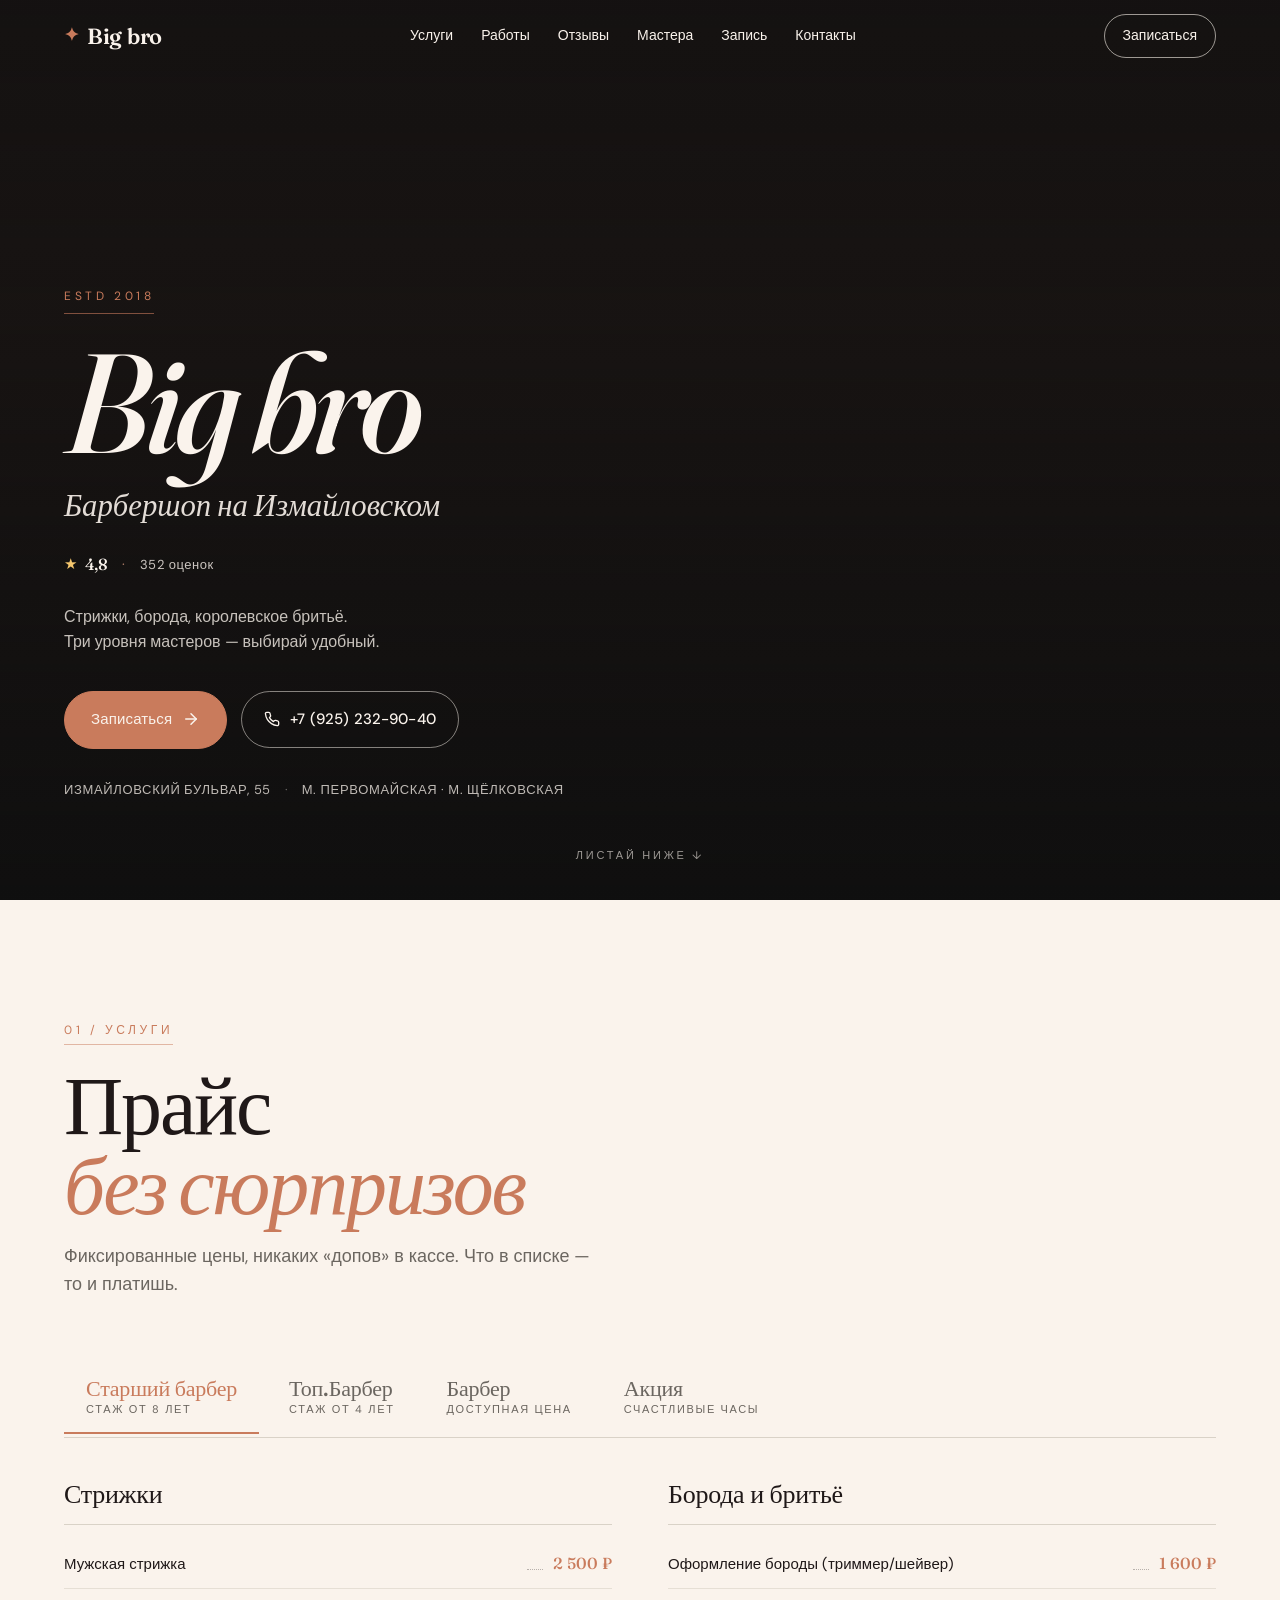
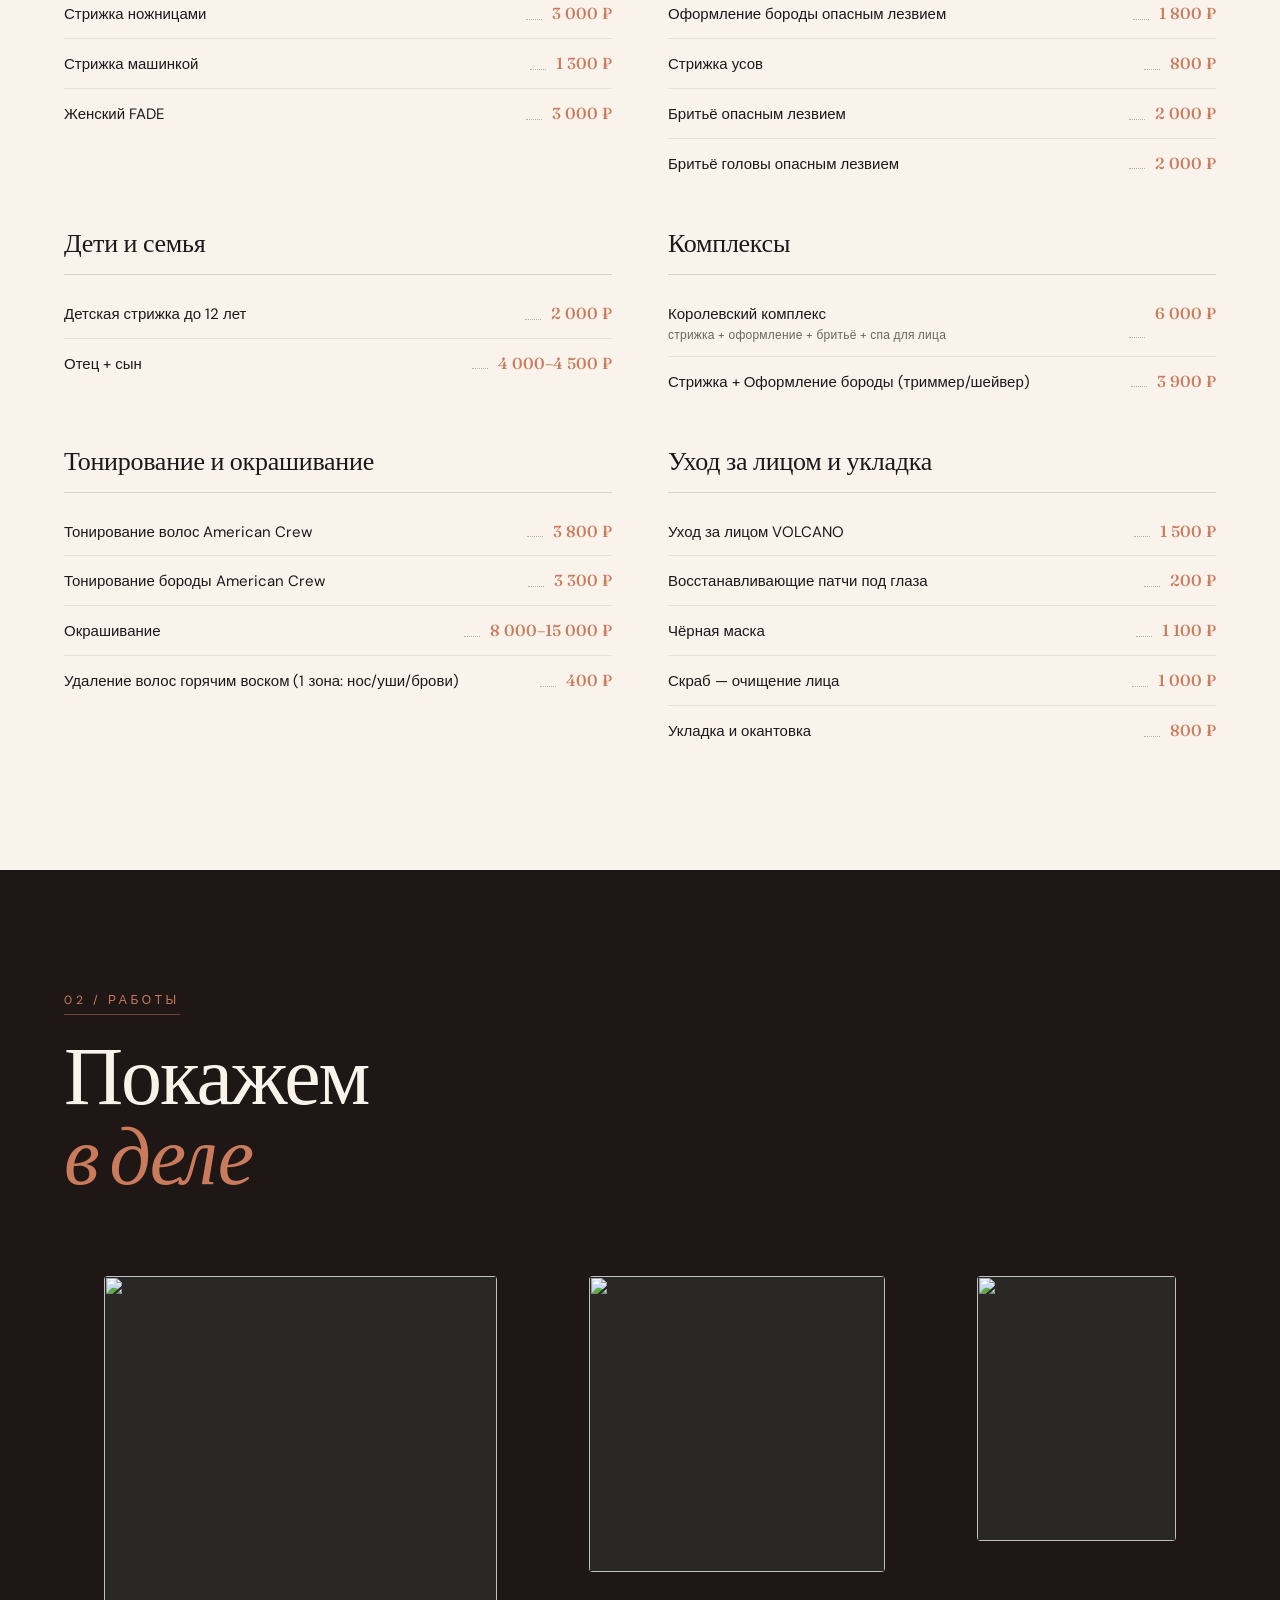
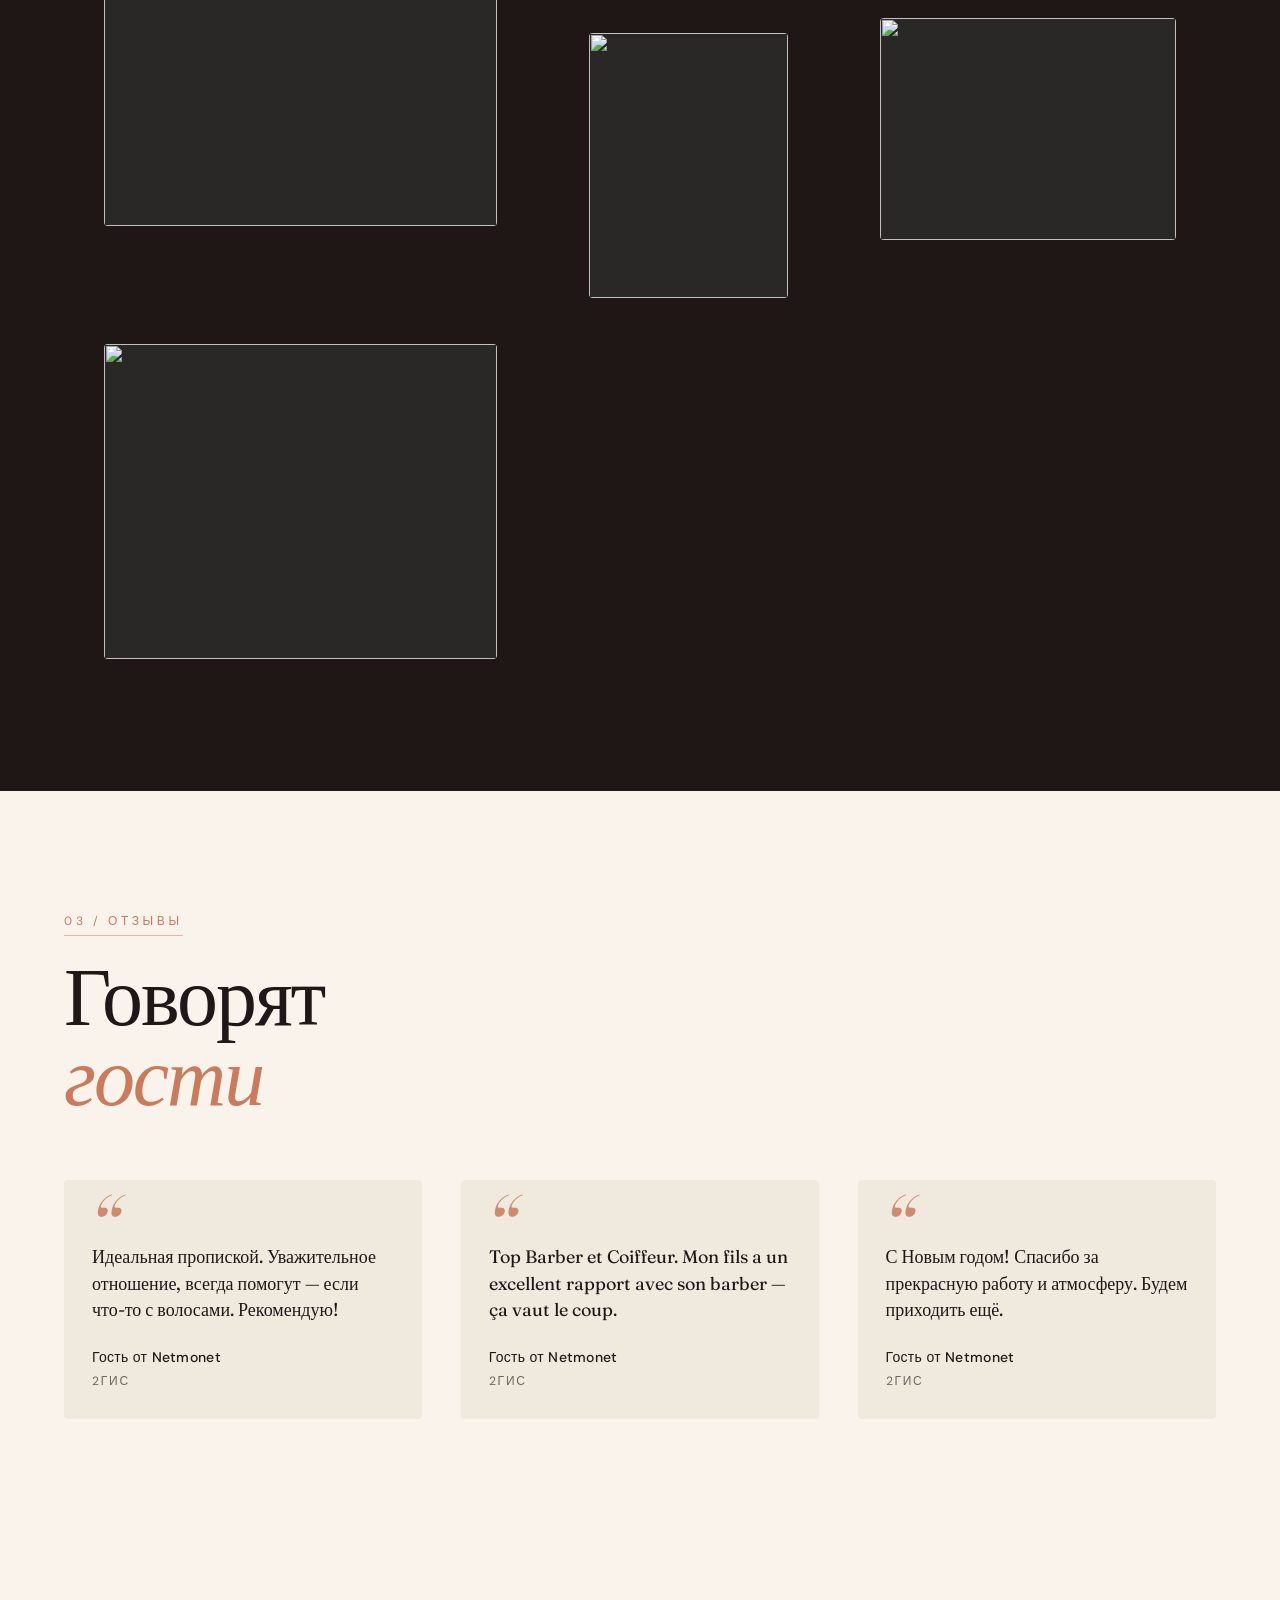
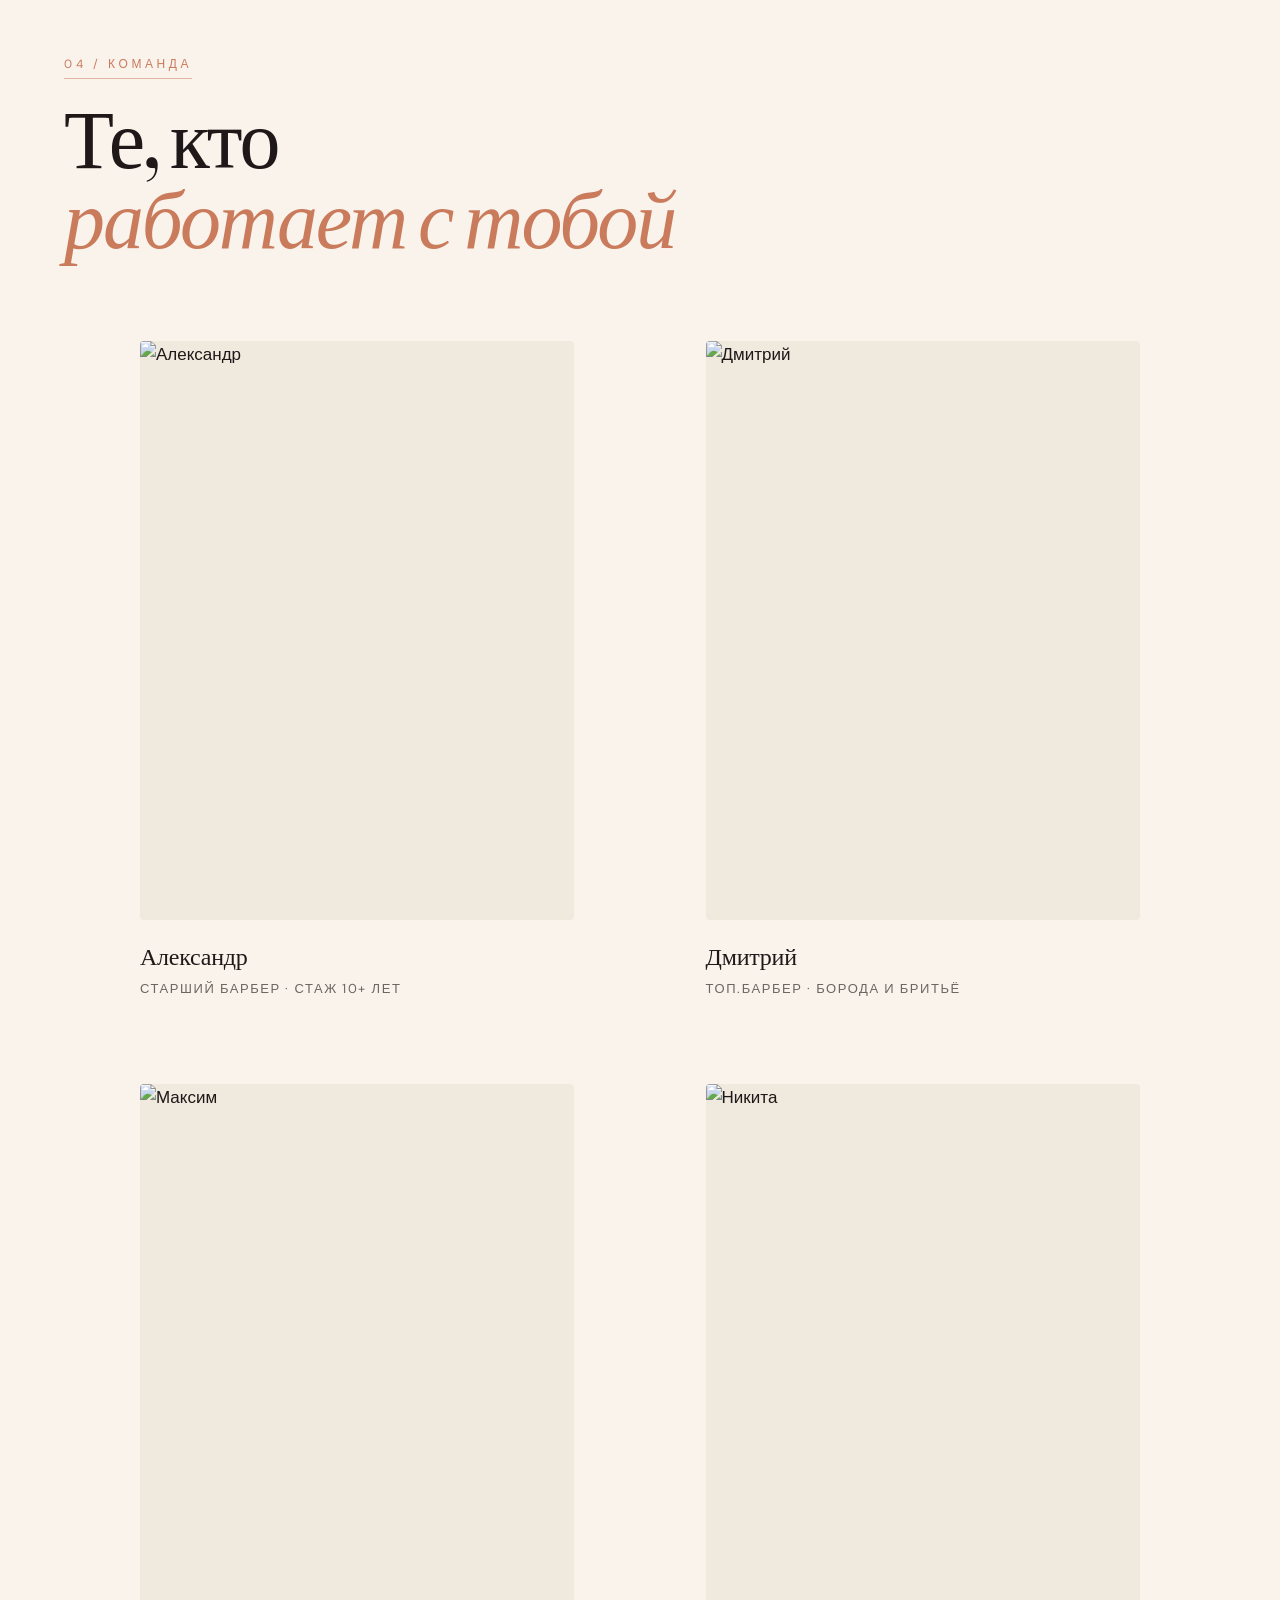
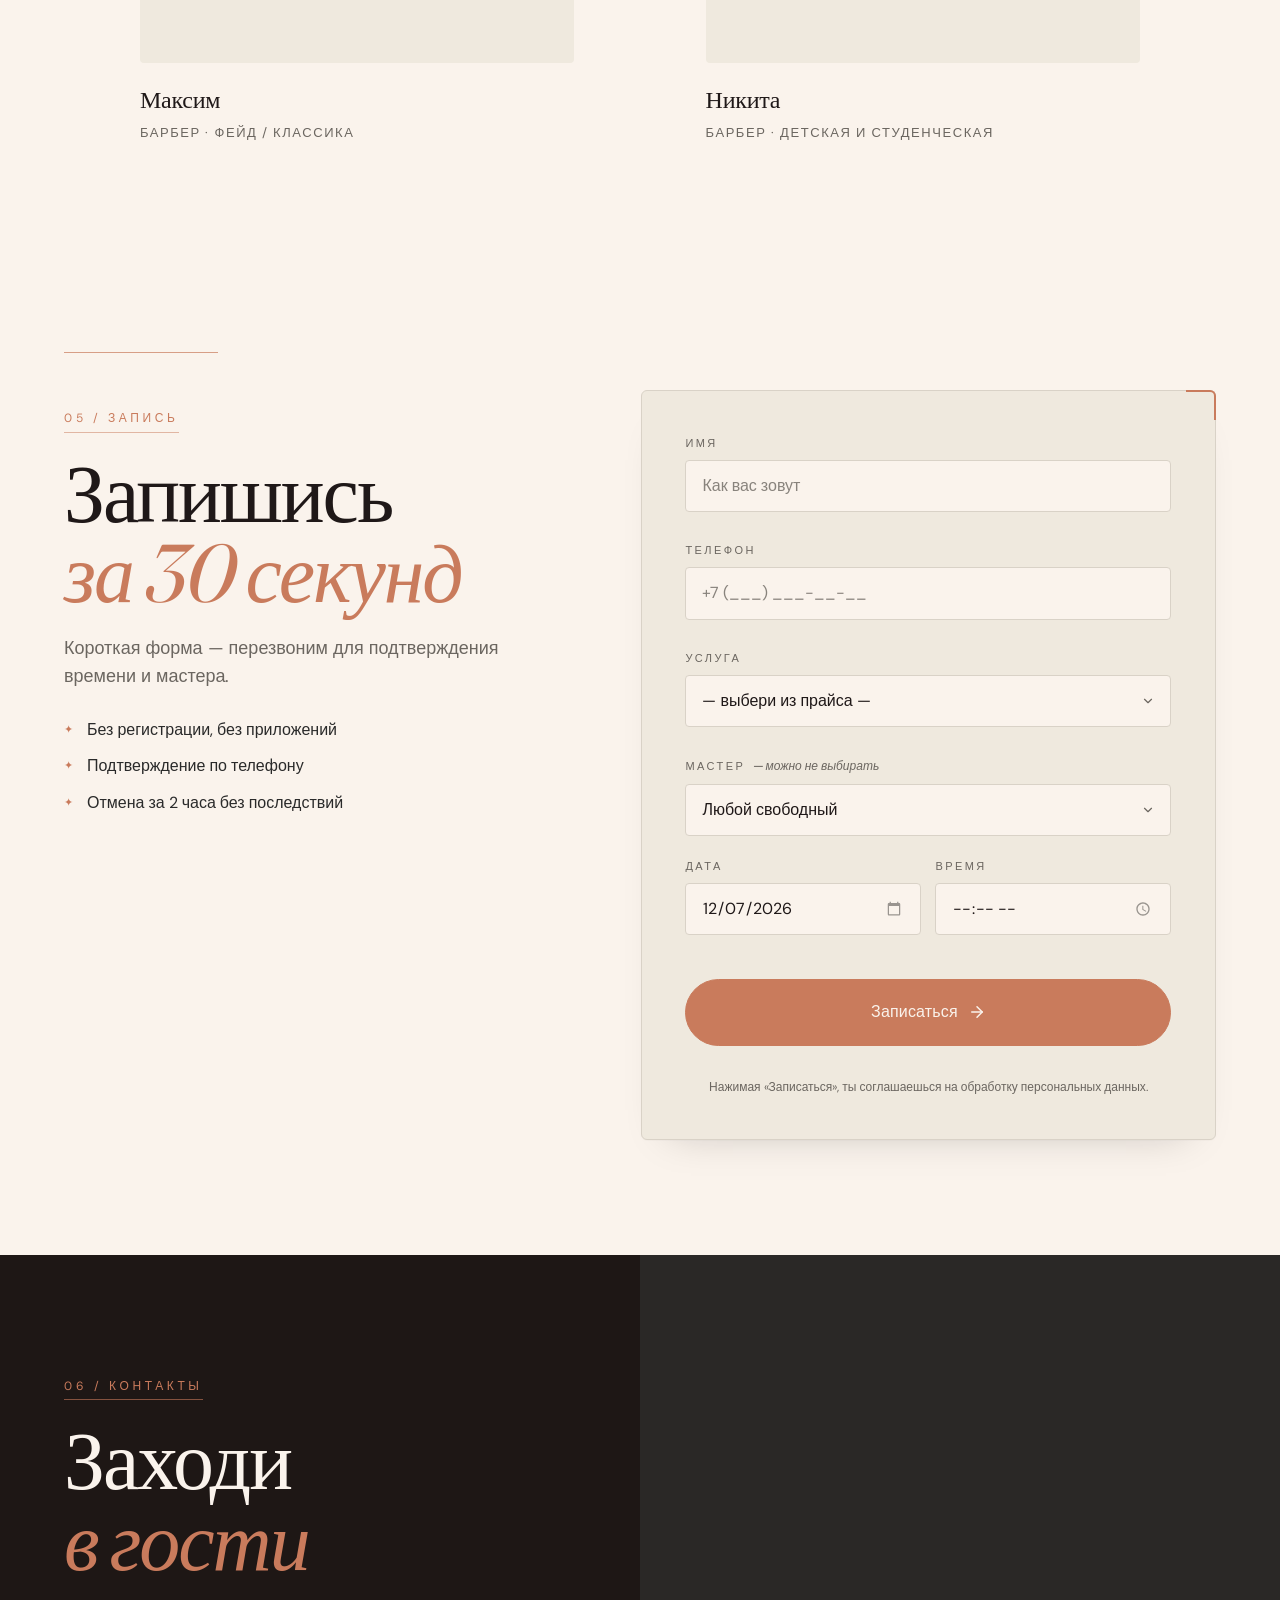
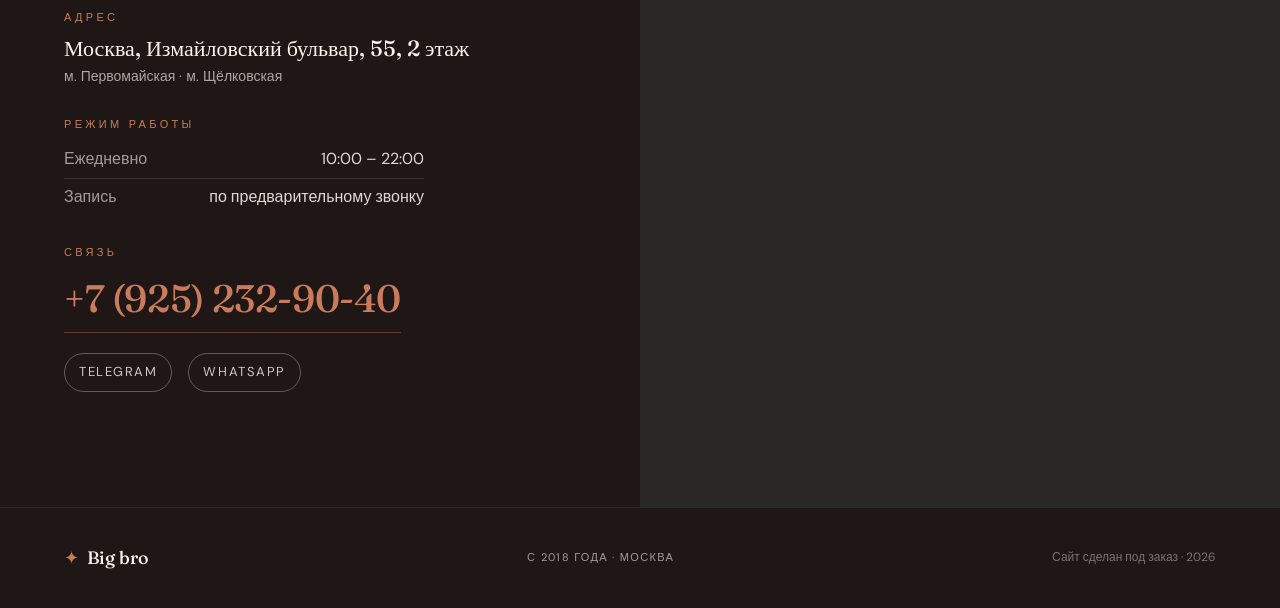
==== index.html @ 464efdeb "Big bro — лендинг барбершопа с табовым прайсом (3 уровня мастеров + акция, 69 услуг)" ====
<!DOCTYPE html>
<html lang="ru">
<head>
  <meta charset="UTF-8" />
  <meta name="viewport" content="width=device-width, initial-scale=1, viewport-fit=cover" />
  <title data-bind="title">Big bro · барбершоп на Измайловском</title>
  <meta name="description" content="" data-bind="meta_description" />
  <meta name="theme-color" content="#1E1715" />

  <link rel="preconnect" href="https://fonts.googleapis.com" />
  <link rel="preconnect" href="https://fonts.gstatic.com" crossorigin />
  <link
    href="https://fonts.googleapis.com/css2?family=Fraunces:opsz,wght@9..144,400;9..144,500;9..144,600;9..144,700&family=DM+Sans:opsz,wght@9..40,400;9..40,500;9..40,600&display=swap"
    rel="stylesheet"
  />
  <link rel="stylesheet" href="style.css?v=8" />
</head>
<body>
  <!-- Шапка (мини, прилипает к верху) -->
  <header class="topbar" id="topbar">
    <a class="topbar__brand" href="#top">
      <span class="topbar__mark">✦</span>
      <span data-bind="name">—</span>
    </a>
    <nav class="topbar__nav">
      <a href="#services">Услуги</a>
      <a href="#gallery">Работы</a>
      <a href="#reviews">Отзывы</a>
      <a href="#masters">Мастера</a>
      <a href="#booking">Запись</a>
      <a href="#contacts">Контакты</a>
    </nav>
    <a class="topbar__cta" href="#booking">Записаться</a>
  </header>

  <!-- HERO -->
  <section class="hero" id="top">
    <div class="hero__media" data-bind-style="backgroundImage:hero_image_css"></div>
    <div class="hero__veil"></div>
    <div class="hero__inner">
      <div class="hero__est">
        ESTD <span data-bind="est_year">—</span>
      </div>
      <h1 class="hero__title">
        <span class="hero__title-name" data-bind="name">—</span>
      </h1>
      <p class="hero__tagline" data-bind="tagline">—</p>
      <div class="hero__trust" id="hero-trust"><!-- наполняется из config.trust --></div>
      <p class="hero__offer" data-bind="offer">—</p>
      <div class="hero__cta-row">
        <a class="btn btn--solid btn--with-arrow" href="#booking">
          <span>Записаться</span>
          <svg class="btn__arrow" viewBox="0 0 24 24" width="18" height="18" fill="none" stroke="currentColor" stroke-width="2" stroke-linecap="round" stroke-linejoin="round" aria-hidden="true"><line x1="5" y1="12" x2="19" y2="12"/><polyline points="12 5 19 12 12 19"/></svg>
        </a>
        <a class="btn btn--ghost btn--with-icon" data-bind-attr="href:phone_tel">
          <svg viewBox="0 0 24 24" width="16" height="16" fill="none" stroke="currentColor" stroke-width="2" stroke-linecap="round" stroke-linejoin="round" aria-hidden="true"><path d="M22 16.92v3a2 2 0 0 1-2.18 2 19.79 19.79 0 0 1-8.63-3.07 19.5 19.5 0 0 1-6-6 19.79 19.79 0 0 1-3.07-8.67A2 2 0 0 1 4.11 2h3a2 2 0 0 1 2 1.72 12.84 12.84 0 0 0 .7 2.81 2 2 0 0 1-.45 2.11L8.09 9.91a16 16 0 0 0 6 6l1.27-1.27a2 2 0 0 1 2.11-.45 12.84 12.84 0 0 0 2.81.7A2 2 0 0 1 22 16.92z"/></svg>
          <span data-bind="phone">—</span>
        </a>
      </div>
      <div class="hero__address">
        <span data-bind="address_short">—</span>
        <span class="dot">·</span>
        <span data-bind="metro">—</span>
      </div>
    </div>
    <div class="hero__scroll">листай ниже ↓</div>
  </section>

  <!-- УСЛУГИ -->
  <section class="section section--paper" id="services">
    <div class="section__head">
      <span class="eyebrow">01 / Услуги</span>
      <h2 class="section__title">Прайс<br /><em>без сюрпризов</em></h2>
      <p class="section__lede">
        Фиксированные цены, никаких «допов» в кассе. Что в списке — то и платишь.
      </p>
    </div>
    <div class="services-root" id="services-list">
      <!-- наполняется из config.services (массив → плоский список, объект с tabs[] → табы) -->
    </div>
  </section>

  <!-- ГАЛЕРЕЯ -->
  <section class="section section--dark" id="gallery">
    <div class="section__head section__head--inverse">
      <span class="eyebrow">02 / Работы</span>
      <h2 class="section__title">Покажем<br /><em>в деле</em></h2>
    </div>
    <div class="gallery" id="gallery-grid">
      <!-- наполняется из config.gallery -->
    </div>
  </section>

  <!-- ОТЗЫВЫ -->
  <section class="section section--paper" id="reviews">
    <div class="section__head">
      <span class="eyebrow">03 / Отзывы</span>
      <h2 class="section__title">Говорят<br /><em>гости</em></h2>
    </div>
    <div class="reviews" id="reviews-list">
      <!-- наполняется из config.reviews -->
    </div>
  </section>

  <!-- МАСТЕРА -->
  <section class="section section--paper" id="masters" data-section="masters">
    <div class="section__head">
      <span class="eyebrow">04 / Команда</span>
      <h2 class="section__title">Те, кто<br /><em>работает с тобой</em></h2>
    </div>
    <div class="masters" id="masters-list">
      <!-- наполняется из config.masters -->
    </div>
  </section>

  <!-- ЗАПИСЬ -->
  <section class="section section--paper section--booking" id="booking">
    <div class="booking">
      <div class="booking__head">
        <span class="eyebrow">05 / Запись</span>
        <h2 class="section__title">Запишись<br /><em>за 30 секунд</em></h2>
        <p class="section__lede">
          Короткая форма — перезвоним для подтверждения времени и мастера.
        </p>
        <ul class="booking__points">
          <li><span class="booking__bullet">✦</span> Без регистрации, без приложений</li>
          <li><span class="booking__bullet">✦</span> Подтверждение по телефону</li>
          <li><span class="booking__bullet">✦</span> Отмена за 2 часа без последствий</li>
        </ul>
      </div>

      <form class="booking__form" id="booking-form" novalidate>
        <div class="field">
          <label class="field__label" for="b-name">Имя</label>
          <input class="field__input" id="b-name" name="name" type="text" required minlength="2" autocomplete="given-name" placeholder="Как вас зовут" />
          <div class="field__error" data-error-for="name"></div>
        </div>

        <div class="field">
          <label class="field__label" for="b-phone">Телефон</label>
          <input class="field__input" id="b-phone" name="phone" type="tel" required inputmode="tel" autocomplete="tel" placeholder="+7 (___) ___-__-__" />
          <div class="field__error" data-error-for="phone"></div>
        </div>

        <div class="field">
          <label class="field__label" for="b-service">Услуга</label>
          <div class="field__select-wrap">
            <select class="field__input field__select" id="b-service" name="service" required>
              <option value="">— выбери из прайса —</option>
            </select>
            <svg class="field__select-caret" viewBox="0 0 24 24" width="14" height="14" fill="none" stroke="currentColor" stroke-width="2" stroke-linecap="round" stroke-linejoin="round" aria-hidden="true"><polyline points="6 9 12 15 18 9"/></svg>
          </div>
          <div class="field__error" data-error-for="service"></div>
        </div>

        <div class="field">
          <label class="field__label" for="b-master">
            Мастер <span class="field__opt">— можно не выбирать</span>
          </label>
          <div class="field__select-wrap">
            <select class="field__input field__select" id="b-master" name="master">
              <option value="">Любой свободный</option>
            </select>
            <svg class="field__select-caret" viewBox="0 0 24 24" width="14" height="14" fill="none" stroke="currentColor" stroke-width="2" stroke-linecap="round" stroke-linejoin="round" aria-hidden="true"><polyline points="6 9 12 15 18 9"/></svg>
          </div>
        </div>

        <div class="field-row">
          <div class="field">
            <label class="field__label" for="b-date">Дата</label>
            <input class="field__input" id="b-date" name="date" type="date" required />
            <div class="field__error" data-error-for="date"></div>
          </div>
          <div class="field">
            <label class="field__label" for="b-time">Время</label>
            <input class="field__input" id="b-time" name="time" type="time" required step="900" />
            <div class="field__error" data-error-for="time"></div>
          </div>
        </div>

        <button class="btn btn--solid btn--book btn--with-arrow" type="submit" id="booking-submit">
          <span class="btn__label">Записаться</span>
          <svg class="btn__arrow" viewBox="0 0 24 24" width="18" height="18" fill="none" stroke="currentColor" stroke-width="2" stroke-linecap="round" stroke-linejoin="round" aria-hidden="true"><line x1="5" y1="12" x2="19" y2="12"/><polyline points="12 5 19 12 12 19"/></svg>
          <svg class="btn__spinner" viewBox="0 0 24 24" width="20" height="20" fill="none" stroke="currentColor" stroke-width="2" stroke-linecap="round" aria-hidden="true"><circle cx="12" cy="12" r="9" stroke-opacity=".25"/><path d="M21 12a9 9 0 0 0-9-9"/></svg>
        </button>

        <p class="booking__legal">
          Нажимая «Записаться», ты соглашаешься на обработку персональных данных.
        </p>
      </form>

      <!-- Success state — показывается вместо формы после успешной отправки -->
      <div class="booking__success" id="booking-success" hidden>
        <span class="booking__success-mark">✦</span>
        <h3 class="booking__success-title">Заявка<br /><em>принята</em></h3>
        <p class="booking__success-lede">
          Мы свяжемся с тобой в течение часа, чтобы подтвердить время и мастера.
        </p>
        <div class="booking__success-actions">
          <a class="btn btn--ghost-dark btn--with-icon" data-bind-attr="href:phone_tel">
            <svg viewBox="0 0 24 24" width="16" height="16" fill="none" stroke="currentColor" stroke-width="2" stroke-linecap="round" stroke-linejoin="round" aria-hidden="true"><path d="M22 16.92v3a2 2 0 0 1-2.18 2 19.79 19.79 0 0 1-8.63-3.07 19.5 19.5 0 0 1-6-6 19.79 19.79 0 0 1-3.07-8.67A2 2 0 0 1 4.11 2h3a2 2 0 0 1 2 1.72 12.84 12.84 0 0 0 .7 2.81 2 2 0 0 1-.45 2.11L8.09 9.91a16 16 0 0 0 6 6l1.27-1.27a2 2 0 0 1 2.11-.45 12.84 12.84 0 0 0 2.81.7A2 2 0 0 1 22 16.92z"/></svg>
            <span>Позвонить сейчас</span>
          </a>
          <button class="booking__again" id="booking-again" type="button">или записаться ещё раз</button>
        </div>
      </div>
    </div>
  </section>

  <!-- КОНТАКТЫ -->
  <section class="section section--dark section--contacts" id="contacts">
    <div class="contacts">
      <div class="contacts__col contacts__col--info">
        <span class="eyebrow eyebrow--inverse">06 / Контакты</span>
        <h2 class="section__title section__title--inverse">
          Заходи<br /><em>в гости</em>
        </h2>

        <div class="contacts__block">
          <div class="contacts__label">Адрес</div>
          <div class="contacts__value" data-bind="address">—</div>
          <div class="contacts__sub" data-bind="metro">—</div>
        </div>

        <div class="contacts__block">
          <div class="contacts__label">Режим работы</div>
          <ul class="hours" id="hours-list">
            <!-- наполняется из config.hours -->
          </ul>
        </div>

        <div class="contacts__block">
          <div class="contacts__label">Связь</div>
          <a class="contacts__phone" data-bind-attr="href:phone_tel">
            <span data-bind="phone">—</span>
          </a>
          <div class="contacts__socials" id="contacts-socials">
            <!-- наполняется из config.* -->
          </div>
        </div>
      </div>

      <div class="contacts__col contacts__col--map">
        <div class="map" id="map">
          <!-- iframe вставляется через script.js, если задан config.map_embed_src -->
        </div>
      </div>
    </div>
  </section>

  <!-- ФУТЕР -->
  <footer class="footer">
    <div class="footer__brand">
      <span class="footer__mark">✦</span>
      <span data-bind="name">—</span>
    </div>
    <div class="footer__est">
      С <span data-bind="est_year">—</span> года · Москва
    </div>
    <div class="footer__signature">
      Сайт сделан под заказ · <span class="footer__year" id="footer-year"></span>
    </div>
  </footer>

  <!-- Плавающая кнопка записи для мобилы -->
  <a class="fab" href="#booking" aria-label="Записаться">
    <svg viewBox="0 0 24 24" width="20" height="20" fill="none" stroke="currentColor" stroke-width="2" stroke-linecap="round" stroke-linejoin="round" aria-hidden="true">
      <rect x="3" y="4" width="18" height="18" rx="2" ry="2"/>
      <line x1="16" y1="2" x2="16" y2="6"/>
      <line x1="8" y1="2" x2="8" y2="6"/>
      <line x1="3" y1="10" x2="21" y2="10"/>
      <polyline points="9 16 11 18 15 14"/>
    </svg>
    <span class="fab__label">Записаться</span>
  </a>

  <script src="config.js?v=8"></script>
  <script src="script.js?v=8"></script>
</body>
</html>
---- style.css ----
/* ============================================================
   ТОПОР · Барбершоп — Editorial Minimalism
   Шрифты: Fraunces (display, variable serif) + DM Sans (body)
   Все настраиваемые значения — в :root и инжектятся из config.js
   ============================================================ */

:root {
  /* Цвета (переопределяются из config.js через JS) */
  --accent: #B8835A;
  --accent-dark: #8E5F3E;
  --ink: #0F0F0F;
  --ink-soft: #2A2A2A;
  --muted: #6B6660;
  --line: #D9D2C7;
  --paper: #F5F1EB;
  --paper-soft: #EFE9DE;
  --paper-dark: #1A1A1A;
  --paper-dark-soft: #2A2826;

  /* Типографика — расширенный fallback, если Fraunces не загрузится (например, на iOS) */
  --display: "Fraunces", "Iowan Old Style", "Cormorant Garamond", "Hoefler Text", "Georgia", "Times New Roman", serif;
  --body: "DM Sans", -apple-system, BlinkMacSystemFont, "Segoe UI", sans-serif;

  /* Ритм */
  --section-px: clamp(20px, 5vw, 96px);
  --section-py: clamp(64px, 9vw, 140px);
  --max-w: 1320px;
}

* { box-sizing: border-box; }
html { scroll-behavior: smooth; }
body {
  margin: 0;
  font-family: var(--body);
  font-size: 17px;
  line-height: 1.55;
  color: var(--ink);
  /* Тёмный фон под всем сайтом — чтобы iOS safe-area сверху/снизу не была белой */
  background: var(--paper-dark);
  -webkit-font-smoothing: antialiased;
  text-rendering: optimizeLegibility;
}
img { max-width: 100%; display: block; }
a { color: inherit; text-decoration: none; }
button { font: inherit; cursor: pointer; }

/* ===== TOPBAR ===== */
.topbar {
  position: fixed; top: 0; left: 0; right: 0; z-index: 50;
  padding-top: max(14px, env(safe-area-inset-top));
  padding-bottom: 14px;
  padding-left: var(--section-px); padding-right: var(--section-px);
  display: flex; align-items: center; justify-content: space-between;
  /* Прозрачный над hero — фон появляется только при скролле */
  background: transparent;
  border-bottom: 1px solid transparent;
  transition: background .25s, border-color .2s, padding .2s, backdrop-filter .25s;
}
.topbar.is-scrolled {
  background: color-mix(in srgb, var(--paper) 92%, transparent);
  backdrop-filter: blur(12px);
  -webkit-backdrop-filter: blur(12px);
  border-bottom-color: var(--line);
  padding-top: max(10px, env(safe-area-inset-top));
  padding-bottom: 10px;
}
/* Над hero (когда topbar прозрачный) текст белый, чтобы читался на фото */
.topbar:not(.is-scrolled) .topbar__brand,
.topbar:not(.is-scrolled) .topbar__nav a { color: var(--paper); }
.topbar:not(.is-scrolled) .topbar__cta {
  color: var(--paper);
  border-color: color-mix(in srgb, var(--paper) 60%, transparent);
}
.topbar:not(.is-scrolled) .topbar__cta:hover {
  background: var(--paper); color: var(--ink); border-color: var(--paper);
}
.topbar__brand {
  display: inline-flex; align-items: center; gap: 8px;
  font-family: var(--display); font-weight: 600; font-size: 22px;
  letter-spacing: -.01em;
}
.topbar__mark { color: var(--accent); font-size: 18px; transform: translateY(-1px); }
.topbar__nav { display: flex; gap: 28px; font-size: 14px; }
.topbar__nav a {
  position: relative; padding: 6px 0;
  color: var(--ink-soft); transition: color .15s;
}
.topbar__nav a:hover { color: var(--accent); }
.topbar__cta {
  padding: 10px 18px;
  border: 1px solid var(--ink);
  border-radius: 999px;
  font-size: 14px; font-weight: 500;
  transition: background .15s, color .15s;
}
.topbar__cta:hover { background: var(--ink); color: var(--paper); }

@media (max-width: 820px) {
  .topbar { padding: 10px 16px; }
  .topbar__nav { display: none; }
  .topbar__brand { font-size: 18px; }
  .topbar__cta { padding: 8px 14px; font-size: 13px; }
}

/* ===== HERO ===== */
.hero {
  position: relative; min-height: 100vh;
  display: flex; align-items: flex-end;
  padding: 120px var(--section-px) clamp(60px, 8vw, 100px);
  color: var(--paper); overflow: hidden;
}
.hero__media {
  position: absolute; inset: 0;
  background-size: cover; background-position: center;
  transform: scale(1.05);
  animation: heroZoom 18s ease-out forwards;
}
@keyframes heroZoom { to { transform: scale(1); } }
.hero__veil {
  position: absolute; inset: 0;
  background: linear-gradient(
    180deg,
    rgba(15,15,15,.62) 0%,
    rgba(15,15,15,.42) 35%,
    rgba(15,15,15,.95) 100%
  );
}
.hero__inner {
  position: relative;
  max-width: 880px;
  width: 100%;
}
.hero__est {
  display: inline-block;
  font-size: 12px; letter-spacing: .3em; text-transform: uppercase;
  color: var(--accent);
  padding-bottom: 8px;
  border-bottom: 1px solid color-mix(in srgb, var(--accent) 60%, transparent);
  margin-bottom: 24px;
  animation: fadeUp .8s .1s both;
}
.hero__title {
  font-family: var(--display);
  font-weight: 500;
  font-size: clamp(56px, 11vw, 168px);
  line-height: .92;
  letter-spacing: -.035em;
  margin: 0 0 18px;
  animation: fadeUp .9s .25s both;
}
.hero__title-name { font-style: italic; }
.hero__tagline {
  font-family: var(--display);
  font-size: clamp(22px, 2.4vw, 32px);
  font-weight: 400;
  font-style: italic;
  margin: 0 0 28px;
  line-height: 1.25;
  max-width: 660px;
  color: color-mix(in srgb, var(--paper) 90%, transparent);
  animation: fadeUp .9s .4s both;
}
.hero__trust {
  display: flex; flex-wrap: wrap; align-items: center;
  gap: 14px;
  margin: 0 0 28px;
  font-size: 13px;
  letter-spacing: .04em;
  color: color-mix(in srgb, var(--paper) 80%, transparent);
  animation: fadeUp .9s .5s both;
}
.hero__trust:empty { display: none; }
.hero__trust-rating {
  display: inline-flex; align-items: center; gap: 7px;
  color: var(--paper);
}
.hero__trust-star { color: #F5C76E; font-size: 15px; line-height: 1; }
.hero__trust-rating strong {
  font-family: var(--display); font-weight: 500;
  font-size: 16px; letter-spacing: -.01em;
}
.hero__trust-sep {
  color: color-mix(in srgb, var(--accent) 75%, var(--paper));
  font-size: 14px;
  opacity: .8;
  user-select: none;
}
.hero__trust-award {
  display: inline-flex; align-items: center; gap: 6px;
  font-style: italic;
  color: color-mix(in srgb, var(--accent) 80%, var(--paper));
}
.hero__trust-award::before {
  content: "✦";
  color: var(--accent);
  font-size: 10px;
  font-style: normal;
}
.hero__offer {
  font-size: 16px;
  max-width: 540px;
  margin: 0 0 36px;
  white-space: pre-line;
  color: color-mix(in srgb, var(--paper) 78%, transparent);
  animation: fadeUp .9s .55s both;
}
.hero__cta-row {
  display: flex; flex-wrap: wrap; gap: 14px;
  margin-bottom: 32px;
  animation: fadeUp .9s .7s both;
}
.hero__address {
  font-size: 13px;
  letter-spacing: .05em;
  text-transform: uppercase;
  color: color-mix(in srgb, var(--paper) 75%, transparent);
  animation: fadeUp .9s .85s both;
}
.hero__address .dot { margin: 0 10px; opacity: .5; }
.hero__scroll {
  position: absolute;
  left: 50%; transform: translateX(-50%);
  bottom: clamp(20px, 4vw, 36px);
  font-size: 11px; letter-spacing: .25em; text-transform: uppercase;
  color: color-mix(in srgb, var(--paper) 60%, transparent);
  white-space: nowrap;
  animation: scrollFadeUp 1s 1s both, scrollBounce 2.6s 2s ease-in-out infinite;
}
@keyframes fadeUp { from { opacity: 0; transform: translateY(24px); } to { opacity: 1; transform: none; } }
@keyframes scrollFadeUp { from { opacity: 0; transform: translate(-50%, 24px); } to { opacity: 1; transform: translate(-50%, 0); } }
@keyframes scrollBounce { 0%, 100% { transform: translate(-50%, 0); } 50% { transform: translate(-50%, 8px); } }

@media (max-width: 600px) {
  .hero { min-height: 94vh; padding-bottom: 80px; }
  .hero__scroll { display: none; }
  .hero__address { font-size: 12px; }
  .hero__cta-row { width: 100%; }
}

/* ===== BUTTONS ===== */
.btn {
  display: inline-flex; align-items: center; gap: 10px;
  padding: 16px 26px;
  border-radius: 999px;
  font-size: 15px; font-weight: 500;
  letter-spacing: .01em;
  transition: transform .15s, background .15s, color .15s, border-color .15s;
}
.btn:active { transform: translateY(1px); }
.btn--solid {
  background: var(--accent); color: var(--paper);
  border: 1px solid var(--accent);
}
.btn--solid:hover { background: var(--accent-dark); border-color: var(--accent-dark); }
.btn--solid .btn__phone {
  font-family: var(--display); font-weight: 500; font-size: 16px;
  opacity: .85;
}
.btn--ghost {
  background: transparent; color: var(--paper);
  border: 1px solid color-mix(in srgb, var(--paper) 50%, transparent);
}
.btn--ghost:hover {
  border-color: var(--paper);
  background: color-mix(in srgb, var(--paper) 10%, transparent);
}
.btn--ghost-dark {
  background: transparent; color: var(--ink);
  border: 1px solid var(--ink);
}
.btn--ghost-dark:hover { background: var(--ink); color: var(--paper); }
.btn--with-arrow .btn__arrow { transition: transform .25s cubic-bezier(.5,.05,.2,1); }
.btn--with-arrow:hover .btn__arrow { transform: translateX(4px); }
.btn--with-icon { padding: 14px 22px; }
.btn--book {
  padding: 20px 32px;
  font-size: 16px;
  width: 100%;
  justify-content: center;
}
.btn--book .btn__spinner { display: none; animation: spin 1s linear infinite; }
.btn--book.is-loading { pointer-events: none; opacity: .85; }
.btn--book.is-loading .btn__label,
.btn--book.is-loading .btn__arrow { display: none; }
.btn--book.is-loading .btn__spinner { display: inline-block; }
@keyframes spin { to { transform: rotate(360deg); } }

/* ===== SECTIONS ===== */
.section {
  padding: var(--section-py) var(--section-px);
  position: relative;
}
.section--paper { background: var(--paper); color: var(--ink); }
.section--dark { background: var(--paper-dark); color: var(--paper); }
.section__head { max-width: var(--max-w); margin: 0 auto clamp(40px, 5vw, 72px); }
.section__head--inverse { color: var(--paper); }
.eyebrow {
  display: inline-block;
  font-size: 12px; letter-spacing: .3em; text-transform: uppercase;
  color: var(--accent); margin-bottom: 20px;
  padding-bottom: 4px;
  border-bottom: 1px solid color-mix(in srgb, var(--accent) 50%, transparent);
}
.eyebrow--inverse { color: var(--accent); border-bottom-color: color-mix(in srgb, var(--accent) 60%, transparent); }
.section__title {
  font-family: var(--display);
  font-weight: 500;
  font-size: clamp(42px, 6.4vw, 96px);
  line-height: .98;
  letter-spacing: -.025em;
  margin: 0 0 18px;
  max-width: 900px;
}
.section__title em { font-style: italic; color: var(--accent); font-weight: 400; }
.section__title--inverse em { color: var(--accent); }
.section__lede {
  font-size: 18px;
  max-width: 540px;
  color: var(--muted);
  margin: 0;
}

/* ===== SERVICES ===== */
.services {
  list-style: none; padding: 0; margin: 0 auto;
  max-width: var(--max-w);
  border-top: 1px solid var(--line);
}
.services__item {
  display: grid;
  grid-template-columns: 60px 1fr auto auto;
  gap: 24px;
  align-items: baseline;
  padding: 28px 0;
  border-bottom: 1px solid var(--line);
  transition: padding .25s, background .25s;
}
.services__item:hover { padding-left: 12px; padding-right: 12px; background: var(--paper-soft); }
.services__num {
  font-family: var(--display);
  font-style: italic;
  font-size: 18px;
  color: var(--accent);
}
.services__title {
  font-family: var(--display);
  font-size: clamp(22px, 2.3vw, 30px);
  font-weight: 500;
  letter-spacing: -.01em;
  line-height: 1.15;
}
.services__note {
  font-size: 13px;
  color: var(--muted);
  letter-spacing: .02em;
  text-align: right;
}
.services__price {
  font-family: var(--display);
  font-size: clamp(20px, 2.2vw, 28px);
  font-weight: 500;
  color: var(--ink);
  white-space: nowrap;
  min-width: 130px;
  text-align: right;
}

@media (max-width: 700px) {
  .services__item {
    grid-template-columns: 32px 1fr;
    gap: 12px;
    padding: 22px 0;
  }
  .services__item:hover { padding-left: 0; padding-right: 0; background: transparent; }
  .services__title { font-size: 19px; grid-column: 2; }
  .services__num { font-size: 14px; align-self: start; padding-top: 4px; }
  .services__price { grid-column: 2; text-align: left; font-size: 18px; min-width: 0; margin-top: 4px; }
  .services__note { grid-column: 2; text-align: left; }
}

/* ===== SERVICES — TABBED (по уровню мастера) ===== */
.services-root--tabs {
  max-width: var(--max-w);
  margin: 0 auto;
}

/* Таб-навигация */
.srv-nav {
  display: flex;
  flex-wrap: wrap;
  gap: 8px;
  margin-bottom: 36px;
  border-bottom: 1px solid var(--line);
  padding-bottom: 4px;
}
.srv-tab {
  appearance: none;
  border: 0;
  background: transparent;
  padding: 14px 22px;
  cursor: pointer;
  display: flex;
  flex-direction: column;
  align-items: flex-start;
  gap: 2px;
  color: var(--muted);
  border-bottom: 2px solid transparent;
  margin-bottom: -1px;
  transition: color .2s, border-color .2s;
  text-align: left;
}
.srv-tab:hover { color: var(--ink); }
.srv-tab.is-active {
  color: var(--accent);
  border-bottom-color: var(--accent);
}
.srv-tab__name {
  font-family: var(--display);
  font-size: clamp(18px, 2vw, 22px);
  font-weight: 500;
  letter-spacing: -.01em;
  line-height: 1;
}
.srv-tab__sub {
  font-size: 11px;
  letter-spacing: .15em;
  text-transform: uppercase;
  color: var(--muted);
}

/* Панели */
.srv-panel { display: none; }
.srv-panel.is-active { display: block; animation: fadeUp .35s ease-out; }

/* Группы — 2 колонки на десктопе */
.srv-groups {
  display: grid;
  grid-template-columns: repeat(2, minmax(0, 1fr));
  column-gap: 56px;
  row-gap: 36px;
}
.srv-group {
  break-inside: avoid;
}
.srv-group__title {
  font-family: var(--display);
  font-size: clamp(20px, 2.1vw, 26px);
  font-weight: 500;
  letter-spacing: -.01em;
  color: var(--ink);
  margin: 0 0 14px;
  padding-bottom: 10px;
  border-bottom: 1px solid var(--line);
}
.srv-list {
  list-style: none;
  margin: 0;
  padding: 0;
}
.srv-row {
  display: grid;
  grid-template-columns: 1fr auto auto;
  align-items: baseline;
  gap: 10px;
  padding: 12px 0;
  border-bottom: 1px solid color-mix(in srgb, var(--line) 60%, transparent);
}
.srv-row:last-child { border-bottom: 0; }
.srv-row__title {
  font-size: 15px;
  line-height: 1.4;
  color: var(--ink);
}
.srv-row__note {
  display: block;
  font-size: 12px;
  color: var(--muted);
  letter-spacing: .02em;
  margin-top: 2px;
}
.srv-row__dots {
  border-bottom: 1px dotted color-mix(in srgb, var(--ink) 30%, transparent);
  height: 1px;
  align-self: end;
  margin-bottom: 6px;
  min-width: 16px;
}
.srv-row__price {
  font-family: var(--display);
  font-size: 16px;
  font-weight: 500;
  color: var(--accent);
  white-space: nowrap;
  text-align: right;
}

@media (max-width: 820px) {
  .srv-groups { grid-template-columns: 1fr; column-gap: 0; row-gap: 28px; }
  .srv-nav {
    flex-wrap: nowrap;
    overflow-x: auto;
    -webkit-overflow-scrolling: touch;
    scrollbar-width: thin;
  }
  .srv-tab { padding: 12px 16px; flex-shrink: 0; }
  .srv-tab__name { font-size: 16px; }
  .srv-tab__sub { font-size: 10px; }
  .srv-row { grid-template-columns: 1fr auto; }
  .srv-row__dots { display: none; }
}

/* ===== GALLERY ===== */
.gallery {
  max-width: var(--max-w); margin: 0 auto;
  display: grid;
  grid-template-columns: repeat(12, 1fr);
  gap: 12px;
  align-items: start;
}
.gallery__item {
  position: relative;
  overflow: hidden;
  border-radius: 4px;
  background: var(--paper-dark-soft);
  aspect-ratio: 4 / 5;
}
/* Асимметричный паттерн для первых 6: */
.gallery__item:nth-child(1) { grid-column: span 5; grid-row: span 2; aspect-ratio: 5 / 7; }
.gallery__item:nth-child(2) { grid-column: span 4; aspect-ratio: 1 / 1; }
.gallery__item:nth-child(3) { grid-column: span 3; aspect-ratio: 3 / 4; }
.gallery__item:nth-child(4) { grid-column: span 3; aspect-ratio: 3 / 4; margin-top: 32px; }
.gallery__item:nth-child(5) { grid-column: span 4; aspect-ratio: 4 / 3; }
.gallery__item:nth-child(6) { grid-column: span 5; aspect-ratio: 5 / 4; }
.gallery__item:nth-child(n+7) { grid-column: span 4; }
.gallery__img {
  width: 100%; height: 100%;
  object-fit: cover;
  transition: transform .8s cubic-bezier(.16,.84,.44,1);
  filter: saturate(.92);
}
.gallery__item:hover .gallery__img { transform: scale(1.04); }
@media (max-width: 820px) {
  .gallery { grid-template-columns: repeat(2, 1fr); gap: 10px; }
  .gallery__item,
  .gallery__item:nth-child(n+7) { grid-column: span 1; grid-row: auto; margin-top: 0; aspect-ratio: 4 / 5; }
  /* Намеренный «масонри-ритм» — разные пропорции и небольшие сдвиги, чтобы плитка не была линейкой */
  .gallery__item:nth-child(1) { grid-column: 1 / -1; aspect-ratio: 5 / 4; }
  .gallery__item:nth-child(2) { aspect-ratio: 3 / 4; }
  .gallery__item:nth-child(3) { aspect-ratio: 1 / 1; margin-top: 24px; }
  .gallery__item:nth-child(4) { aspect-ratio: 5 / 6; }
  .gallery__item:nth-child(5) { aspect-ratio: 4 / 5; margin-top: 18px; }
  .gallery__item:nth-child(6) { aspect-ratio: 3 / 4; }
}

/* ===== REVIEWS ===== */
.reviews {
  max-width: var(--max-w); margin: 0 auto;
  display: grid;
  grid-template-columns: repeat(3, 1fr);
  gap: clamp(20px, 3vw, 48px);
}
.review {
  position: relative;
  padding: 32px 28px 28px;
  background: var(--paper-soft);
  border-radius: 4px;
}
.review__mark {
  font-family: var(--display);
  font-style: italic;
  font-size: 92px;
  color: var(--accent);
  line-height: .5;
  position: absolute;
  top: 28px; left: 22px;
  opacity: .85;
}
.review__text {
  font-family: var(--display);
  font-size: 18px;
  font-weight: 400;
  line-height: 1.45;
  color: var(--ink);
  margin: 32px 0 24px;
  position: relative;
}
.review__author {
  font-size: 14px;
  font-weight: 500;
  letter-spacing: .02em;
}
.review__source {
  font-size: 12px;
  letter-spacing: .15em;
  text-transform: uppercase;
  color: var(--muted);
  margin-top: 4px;
}
@media (max-width: 820px) { .reviews { grid-template-columns: 1fr; } }

/* ===== MASTERS ===== */
.masters {
  max-width: 1080px;            /* чуть уже — чтобы 2 колонки выглядели плотнее */
  margin: 0 auto;
  display: grid;
  grid-template-columns: repeat(2, 1fr);
  gap: clamp(28px, 4vw, 64px);
}
.master__photo-wrap {
  aspect-ratio: 3 / 4;
  overflow: hidden;
  margin-bottom: 18px;
  background: var(--paper-soft);
  border-radius: 4px;
}
.master__photo {
  width: 100%; height: 100%; object-fit: cover;
  filter: grayscale(.15) saturate(.95);
  transition: transform .8s cubic-bezier(.16,.84,.44,1), filter .4s;
}
.master:hover .master__photo { transform: scale(1.03); filter: grayscale(0) saturate(1); }
.master__name {
  font-family: var(--display);
  font-size: 24px; font-weight: 500;
  letter-spacing: -.01em;
  margin: 0 0 4px;
}
.master__role {
  font-size: 13px;
  letter-spacing: .12em;
  text-transform: uppercase;
  color: var(--muted);
}
@media (max-width: 480px) { .masters { grid-template-columns: 1fr; } }

/* ===== CONTACTS ===== */
.section--contacts { padding: 0; }
.contacts {
  display: grid;
  grid-template-columns: 1fr 1fr;
  min-height: 640px;
}
.contacts__col--info {
  padding: var(--section-py) var(--section-px);
}
.contacts__col--map {
  background: var(--paper-dark-soft);
  position: relative;
  min-height: 480px;
}
.contacts__block { margin-top: 28px; }
.contacts__label {
  font-size: 11px; letter-spacing: .3em; text-transform: uppercase;
  color: var(--accent); margin-bottom: 8px;
}
.contacts__value {
  font-family: var(--display);
  font-size: 22px; font-weight: 500;
  line-height: 1.3;
  color: var(--paper);
}
.contacts__sub { font-size: 14px; color: color-mix(in srgb, var(--paper) 65%, transparent); margin-top: 4px; }
.contacts__phone {
  display: inline-block;
  font-family: var(--display);
  font-size: clamp(28px, 3vw, 40px);
  font-weight: 500;
  color: var(--accent);
  letter-spacing: -.01em;
  border-bottom: 1px solid color-mix(in srgb, var(--accent) 40%, transparent);
  padding-bottom: 4px;
  transition: color .15s, border-color .15s;
}
.contacts__phone:hover { color: var(--paper); border-color: var(--paper); }
.contacts__socials { display: flex; gap: 16px; margin-top: 20px; }
.contacts__socials a {
  font-size: 13px;
  letter-spacing: .12em;
  text-transform: uppercase;
  color: color-mix(in srgb, var(--paper) 80%, transparent);
  padding: 8px 14px;
  border: 1px solid color-mix(in srgb, var(--paper) 30%, transparent);
  border-radius: 999px;
  transition: border-color .15s, color .15s;
}
.contacts__socials a:hover { color: var(--paper); border-color: var(--paper); }
.hours { list-style: none; padding: 0; margin: 0; }
.hours li {
  display: flex; justify-content: space-between;
  padding: 6px 0;
  font-size: 16px;
  color: color-mix(in srgb, var(--paper) 88%, transparent);
  border-bottom: 1px solid color-mix(in srgb, var(--paper) 12%, transparent);
  max-width: 360px;
}
.hours li:last-child { border-bottom: none; }
.hours span:first-child { color: color-mix(in srgb, var(--paper) 60%, transparent); }

.map { width: 100%; height: 100%; min-height: 480px; }
.map iframe { width: 100%; height: 100%; border: 0; display: block; }

@media (max-width: 900px) {
  .contacts { grid-template-columns: 1fr; }
  .contacts__col--map { min-height: 340px; order: 2; }
  .map { min-height: 340px; }
}

/* ===== FOOTER ===== */
.footer {
  padding: 36px var(--section-px);
  background: var(--paper-dark);
  color: color-mix(in srgb, var(--paper) 60%, transparent);
  display: flex; flex-wrap: wrap; align-items: center; justify-content: space-between;
  gap: 16px;
  font-size: 13px;
  border-top: 1px solid color-mix(in srgb, var(--paper) 8%, transparent);
}
.footer__brand {
  font-family: var(--display);
  font-size: 18px; font-weight: 500;
  color: var(--paper);
  display: inline-flex; gap: 8px;
}
.footer__mark { color: var(--accent); }
.footer__est { letter-spacing: .12em; text-transform: uppercase; font-size: 11px; }
.footer__signature { font-size: 12px; opacity: .7; }

/* ============================================================
   ===== SECTION: BOOKING (форма записи) ======================
   ============================================================ */
.section--booking { background: var(--paper); position: relative; }
.section--booking::before {
  /* Тонкая декоративная линия сверху, отделяющая от мастеров */
  content: "";
  display: block;
  height: 1px;
  width: clamp(80px, 12vw, 160px);
  background: var(--accent);
  position: absolute;
  top: clamp(40px, 6vw, 80px);
  left: var(--section-px);
  opacity: .7;
}

.booking {
  max-width: var(--max-w);
  margin: 0 auto;
  display: grid;
  grid-template-columns: 1fr 1.15fr;
  gap: clamp(40px, 6vw, 96px);
  align-items: start;
  position: relative;
}

.booking__head { padding-top: clamp(8px, 1vw, 16px); }
.booking__head .eyebrow { margin-bottom: 20px; }
.booking__head .section__title { margin-bottom: 22px; }
.booking__head .section__lede { margin-bottom: 28px; }

.booking__points {
  list-style: none; padding: 0; margin: 0;
  display: flex; flex-direction: column;
  gap: 14px;
}
.booking__points li {
  display: flex; align-items: baseline;
  gap: 14px;
  font-size: 16px;
  color: var(--ink-soft);
  line-height: 1.4;
}
.booking__bullet {
  color: var(--accent);
  font-size: 11px;
  transform: translateY(-2px);
}

/* ===== Карточка формы ===== */
.booking__form {
  background: var(--paper-soft);
  border: 1px solid var(--line);
  border-radius: 6px;
  padding: clamp(28px, 3.4vw, 48px);
  display: flex; flex-direction: column;
  gap: 22px;
  position: relative;
  box-shadow: 0 1px 0 rgba(0,0,0,.02), 0 20px 40px -30px rgba(15,15,15,.25);
}
.booking__form[hidden], .booking__success[hidden] { display: none !important; }
/* декоративный «угол» в верхнем правом — едва заметный editorial-штрих */
.booking__form::before {
  content: "";
  position: absolute;
  top: -1px; right: -1px;
  width: 28px; height: 28px;
  border-top: 2px solid var(--accent);
  border-right: 2px solid var(--accent);
  border-top-right-radius: 6px;
  pointer-events: none;
}

/* ===== Поля ===== */
.field { display: flex; flex-direction: column; gap: 8px; }
.field__label {
  font-size: 11px;
  letter-spacing: .22em;
  text-transform: uppercase;
  color: var(--muted);
  font-weight: 500;
}
.field__opt {
  text-transform: none;
  letter-spacing: 0;
  font-style: italic;
  color: var(--muted);
  font-size: 12px;
  margin-left: 2px;
}
.field__input {
  font: inherit;
  font-family: var(--body);
  font-size: 16px;
  line-height: 1.4;
  color: var(--ink);
  background: var(--paper);
  border: 1px solid var(--line);
  border-radius: 4px;
  padding: 14px 16px;
  width: 100%;
  min-height: 52px;
  box-sizing: border-box;
  outline: none;
  transition: border-color .15s, background .15s, box-shadow .15s;
  -webkit-appearance: none;
  appearance: none;
}
/* Фикс iOS Safari: пустой <input type="time"> схлопывается по высоте,
   из-за чего «Дата» и «Время» оказывались разными. Жёстко уравниваем. */
input[type="time"].field__input,
input[type="date"].field__input {
  height: 52px;
  line-height: 22px;
}
.field__input::placeholder { color: color-mix(in srgb, var(--muted) 80%, transparent); }
.field__input:hover { border-color: color-mix(in srgb, var(--accent) 50%, var(--line)); }
.field__input:focus {
  border-color: var(--accent);
  background: var(--paper);
  box-shadow: 0 0 0 3px color-mix(in srgb, var(--accent) 18%, transparent);
}
.field--invalid .field__input { border-color: #B84A4A; background: #FBF3F3; }
.field--invalid .field__input:focus { box-shadow: 0 0 0 3px rgba(184,74,74,.15); }
.field__error {
  font-size: 12px;
  color: #B84A4A;
  letter-spacing: .01em;
  min-height: 0;
  opacity: 0;
  transition: opacity .15s;
}
.field--invalid .field__error { opacity: 1; }

/* select wrapper с кастомной стрелкой */
.field__select-wrap { position: relative; }
.field__select {
  padding-right: 42px;
  cursor: pointer;
  background: var(--paper);
}
.field__select-caret {
  position: absolute;
  right: 16px; top: 50%;
  transform: translateY(-50%);
  pointer-events: none;
  color: var(--muted);
}

/* Дата/время — две колонки */
.field-row {
  display: grid;
  grid-template-columns: 1fr 1fr;
  gap: 14px;
}
/* native date/time picker — иконка контрастнее */
input[type="date"]::-webkit-calendar-picker-indicator,
input[type="time"]::-webkit-calendar-picker-indicator {
  opacity: .55;
  cursor: pointer;
  filter: invert(28%) sepia(8%) saturate(280%) hue-rotate(2deg);
}
input[type="date"]:hover::-webkit-calendar-picker-indicator,
input[type="time"]:hover::-webkit-calendar-picker-indicator { opacity: 1; }

/* CTA подача — pulse-эффект, привлекает внимание без агрессии.
   Запас по вертикали (margin) — чтобы свечение не упиралось в края формы. */
.btn--book {
  margin-top: 14px;
  margin-bottom: 10px;
  position: relative;
}
.btn--book::after {
  content: "";
  position: absolute;
  inset: 0;
  border-radius: 999px;
  border: 2px solid var(--accent);
  opacity: 0;
  animation: btnPulse 3.2s ease-out 1s infinite;
  pointer-events: none;
}
@keyframes btnPulse {
  0%   { opacity: .55; transform: scale(1); }
  70%  { opacity: 0;   transform: scale(1.05); }
  100% { opacity: 0;   transform: scale(1.05); }
}
.btn--book.is-loading::after,
.btn--book:hover::after { display: none; }

.booking__legal {
  font-size: 12px;
  color: var(--muted);
  margin: 0;
  text-align: center;
  line-height: 1.5;
}

/* ===== Success state ===== */
.booking__success {
  background: var(--paper-soft);
  border: 1px solid var(--line);
  border-radius: 6px;
  padding: clamp(48px, 6vw, 84px) clamp(28px, 4vw, 56px);
  text-align: center;
  position: relative;
  animation: successIn .6s cubic-bezier(.16,.84,.44,1);
}
.booking__success::before {
  content: "";
  position: absolute;
  top: -1px; right: -1px;
  width: 40px; height: 40px;
  border-top: 2px solid var(--accent);
  border-right: 2px solid var(--accent);
  border-top-right-radius: 6px;
}
@keyframes successIn { from { opacity: 0; transform: translateY(8px); } to { opacity: 1; transform: none; } }
.booking__success-mark {
  display: inline-block;
  font-size: 32px;
  color: var(--accent);
  margin-bottom: 18px;
  animation: markIn .8s .2s both cubic-bezier(.16,.84,.44,1);
}
@keyframes markIn { from { opacity: 0; transform: scale(.5) rotate(-12deg); } to { opacity: 1; transform: none; } }
.booking__success-title {
  font-family: var(--display);
  font-weight: 500;
  font-size: clamp(36px, 5vw, 64px);
  line-height: 1;
  letter-spacing: -.025em;
  margin: 0 0 16px;
  color: var(--ink);
}
.booking__success-title em { font-style: italic; color: var(--accent); font-weight: 400; }
.booking__success-lede {
  font-size: 17px;
  color: var(--ink-soft);
  max-width: 460px;
  margin: 0 auto 32px;
  line-height: 1.55;
}
.booking__success-actions {
  display: flex; flex-direction: column;
  align-items: center; gap: 14px;
}
.booking__again {
  background: none; border: 0;
  color: var(--muted);
  font-size: 13px;
  font-style: italic;
  text-decoration: underline;
  text-underline-offset: 3px;
  text-decoration-thickness: 1px;
  cursor: pointer;
  padding: 4px 8px;
}
.booking__again:hover { color: var(--ink); }

/* ===== Mobile layout ===== */
@media (max-width: 900px) {
  .booking { grid-template-columns: 1fr; gap: 36px; }
  .booking__head .section__title { font-size: clamp(40px, 9vw, 64px); }
  .field-row { grid-template-columns: 1fr 1fr; gap: 10px; }
  .booking__form { padding: 24px; }
  .field__input { font-size: 16px; padding: 13px 14px; } /* 16px чтобы iOS не зумил */
}
@media (max-width: 420px) {
  .field-row { grid-template-columns: 1fr; }
}

/* ===== FAB (плавающая кнопка записи) ===== */
.fab {
  position: fixed; right: 16px;
  /* Подняли выше safe-area iOS, чтобы тень не упиралась в URL-бар Safari */
  bottom: max(20px, calc(env(safe-area-inset-bottom) + 16px));
  z-index: 60;
  display: none;
  align-items: center; gap: 10px;
  padding: 14px 18px;
  background: var(--accent);
  color: var(--paper);
  border-radius: 999px;
  /* Чуть сократил тень — менее размашистая, не «обрезается» о край экрана */
  box-shadow: 0 8px 20px rgba(184, 131, 90, .35), 0 2px 6px rgba(0,0,0,.15);
  font-family: var(--display);
  font-weight: 500;
  font-size: 15px;
  transition: transform .15s, background .15s;
}
.fab:active { transform: scale(.97); background: var(--accent-dark); }
@media (max-width: 900px) {
  .fab { display: inline-flex; }
}
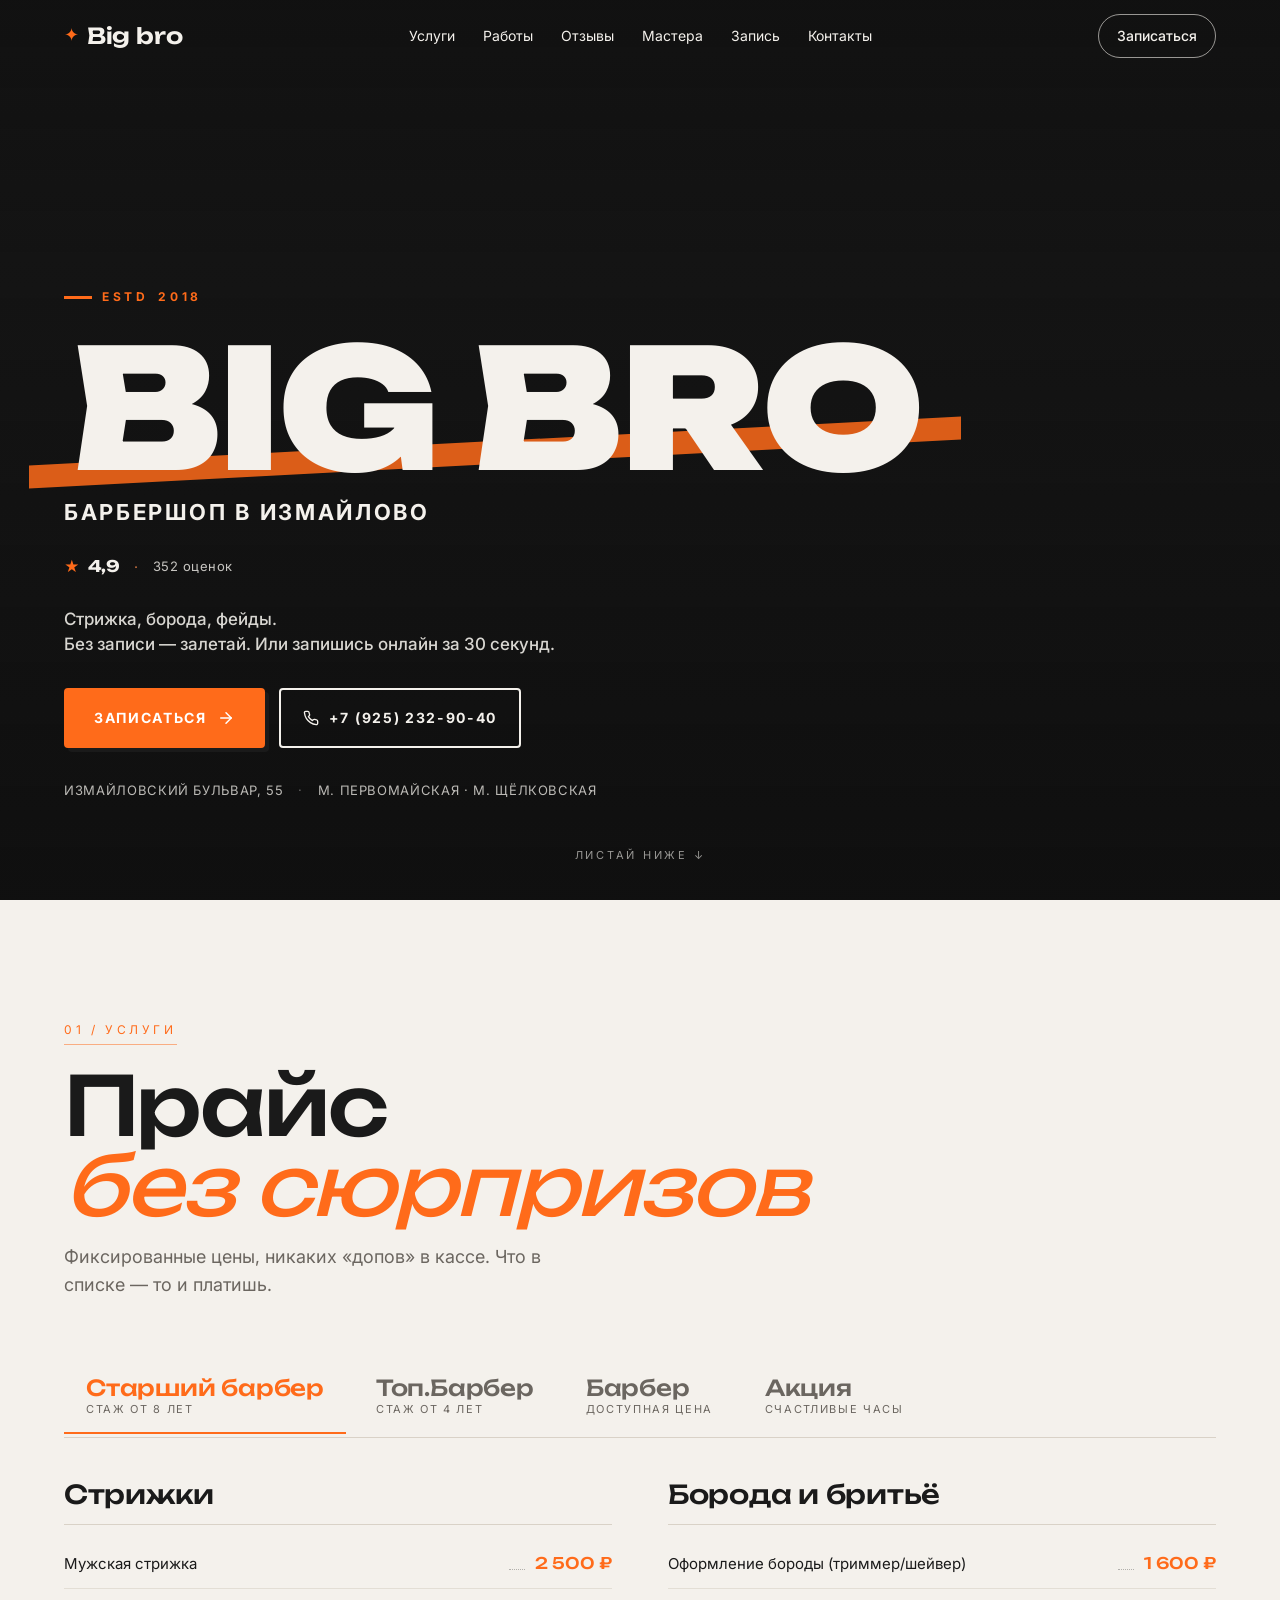
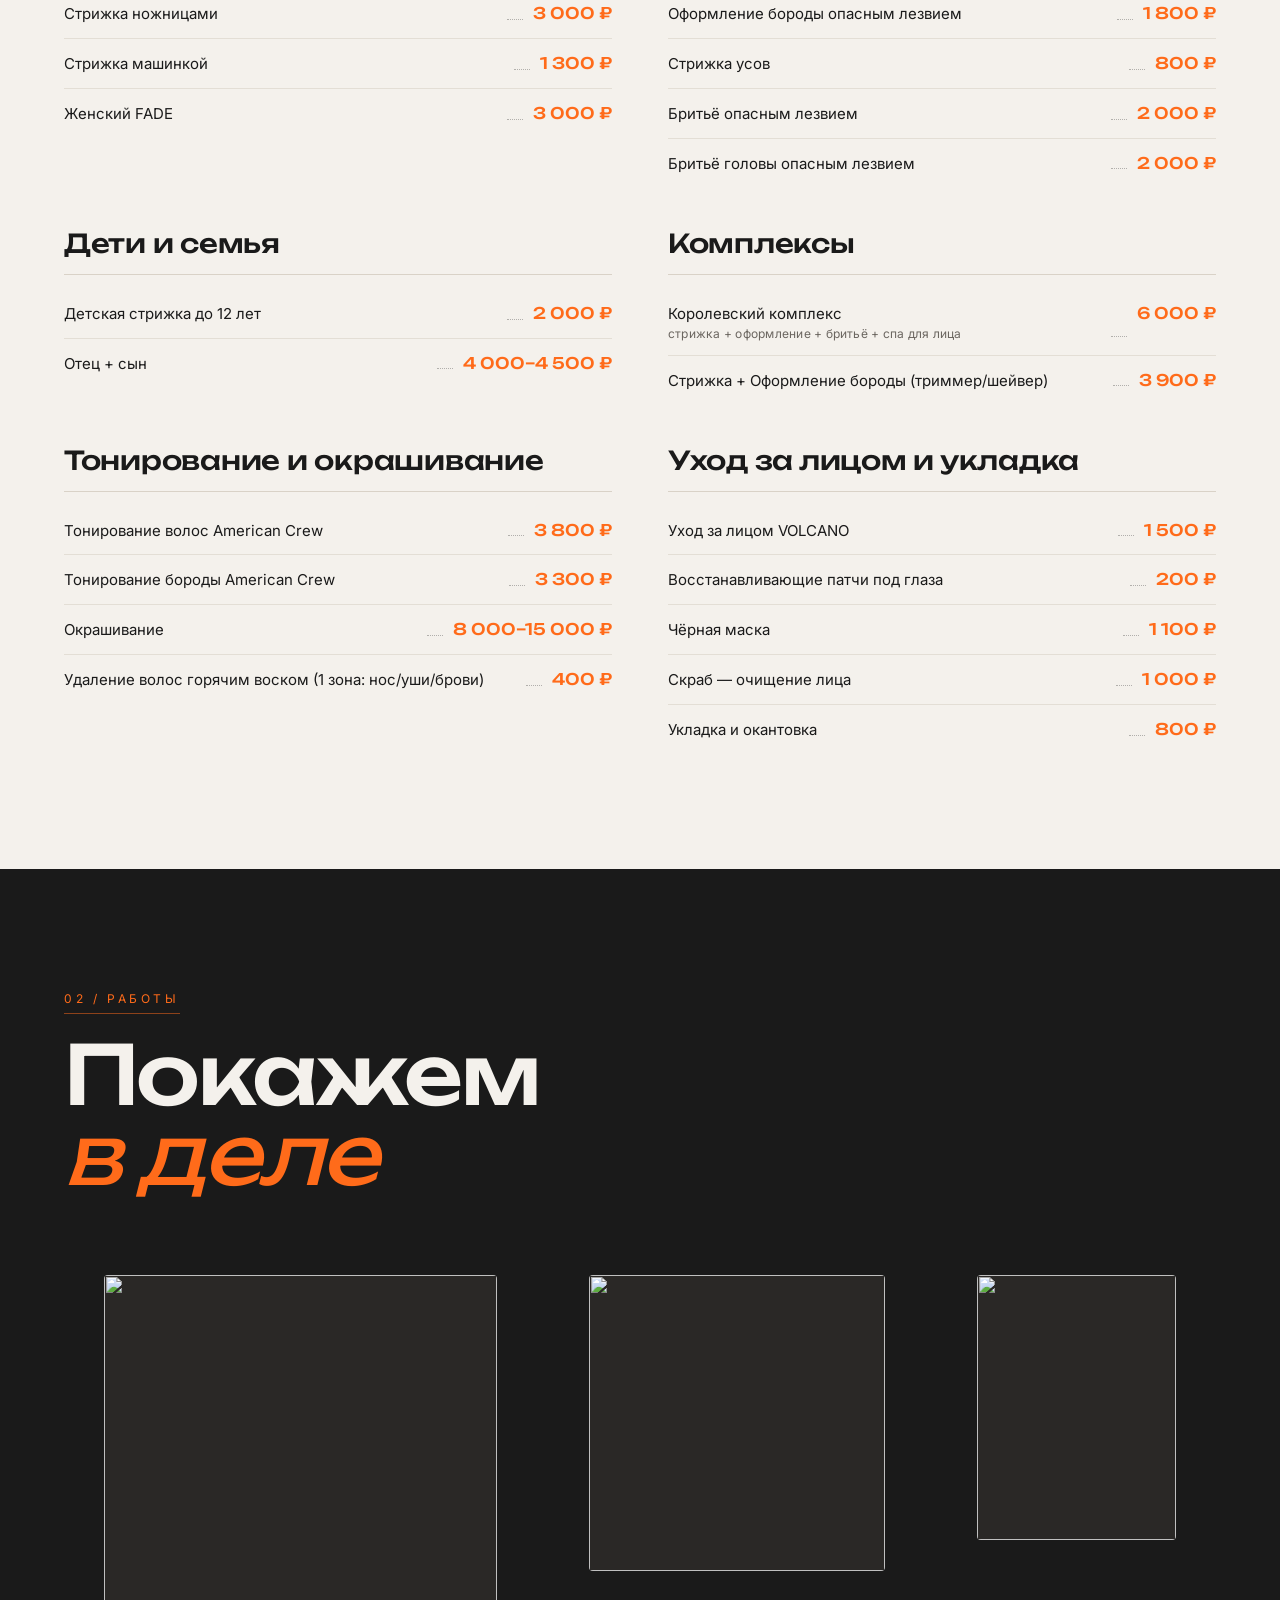
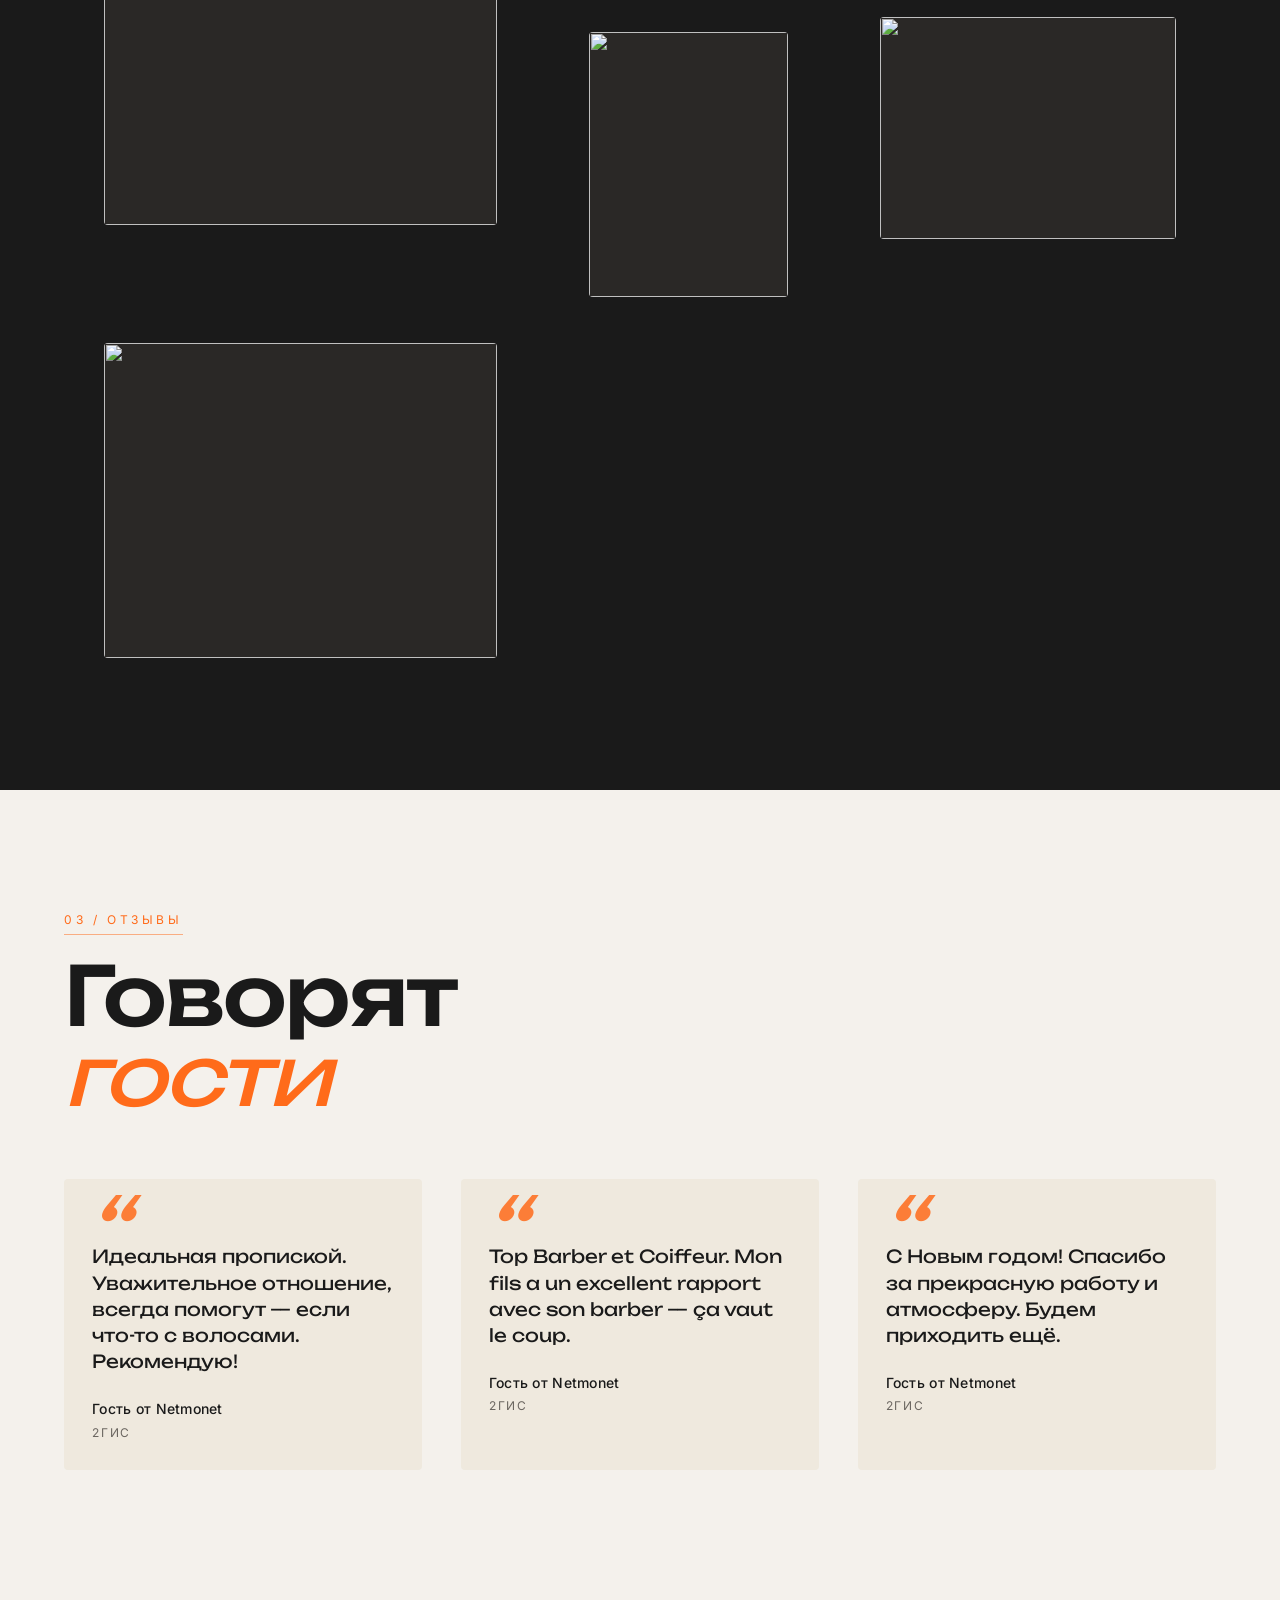
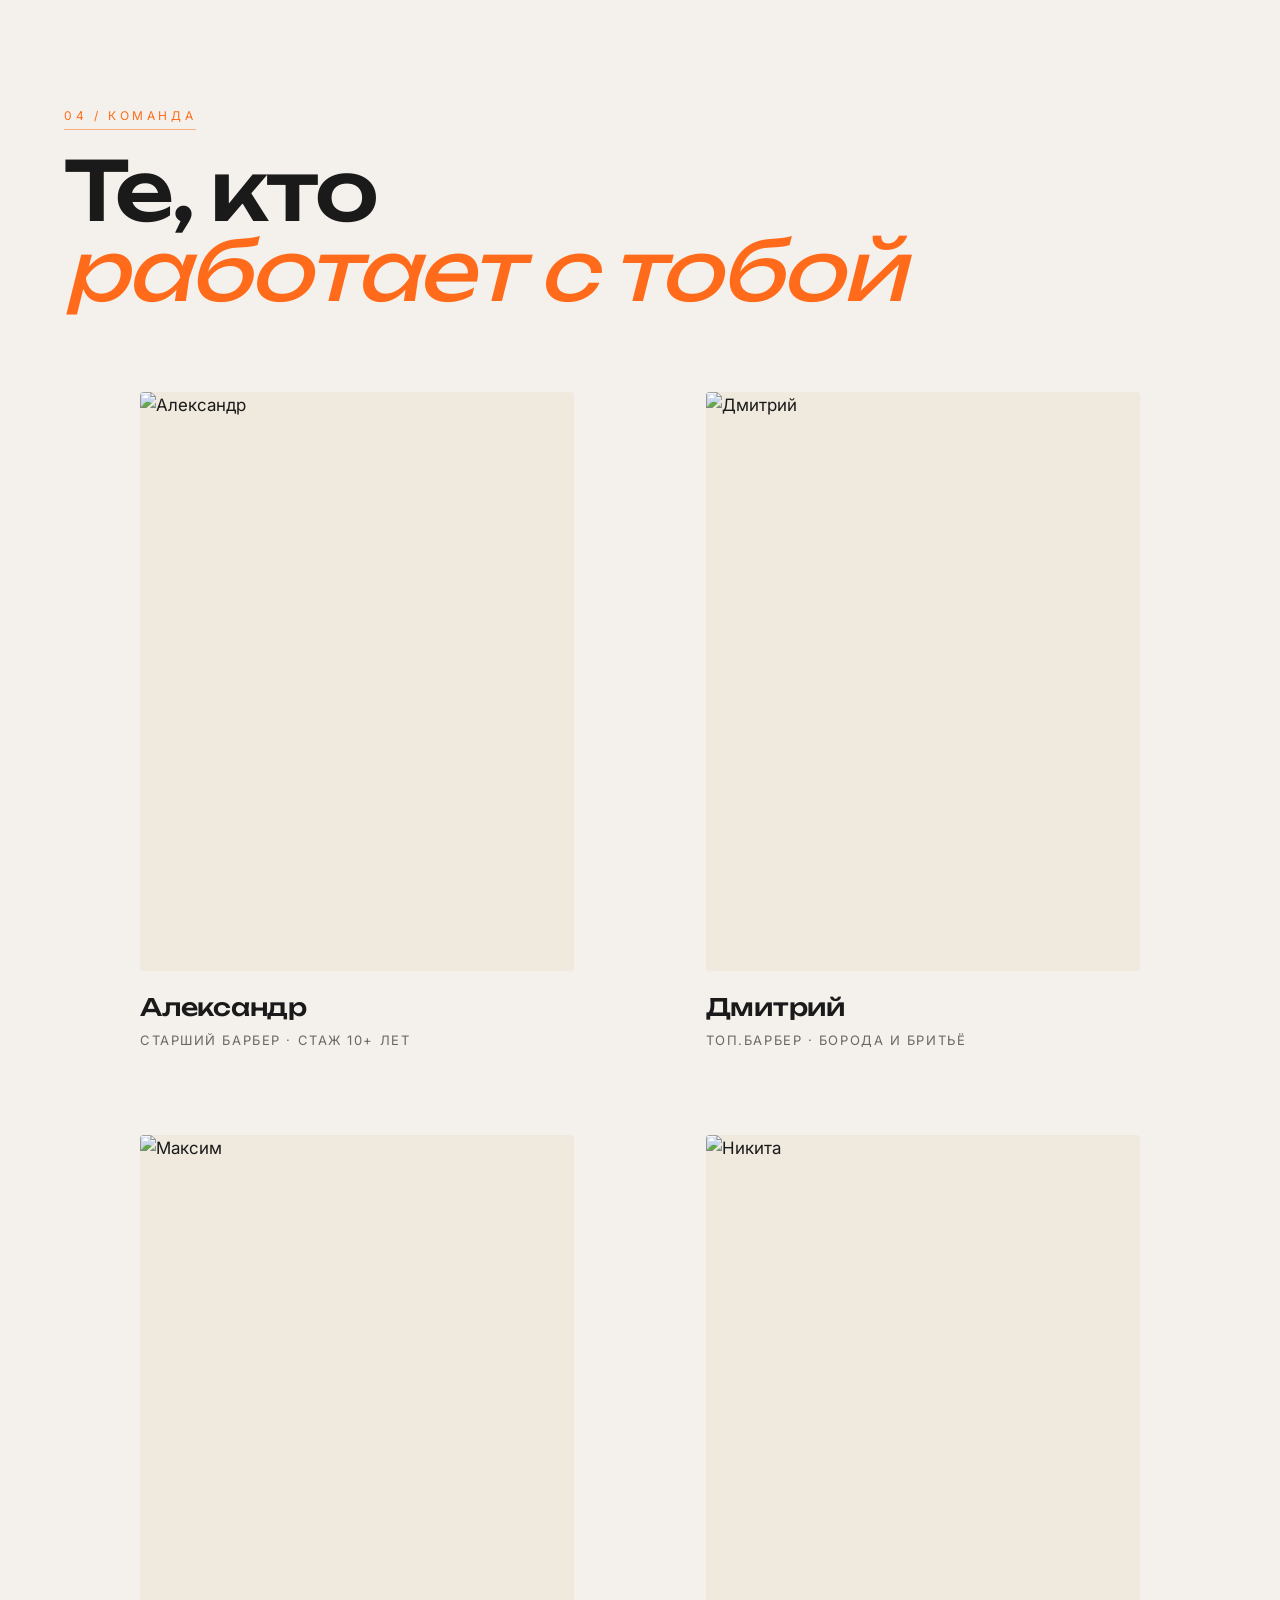
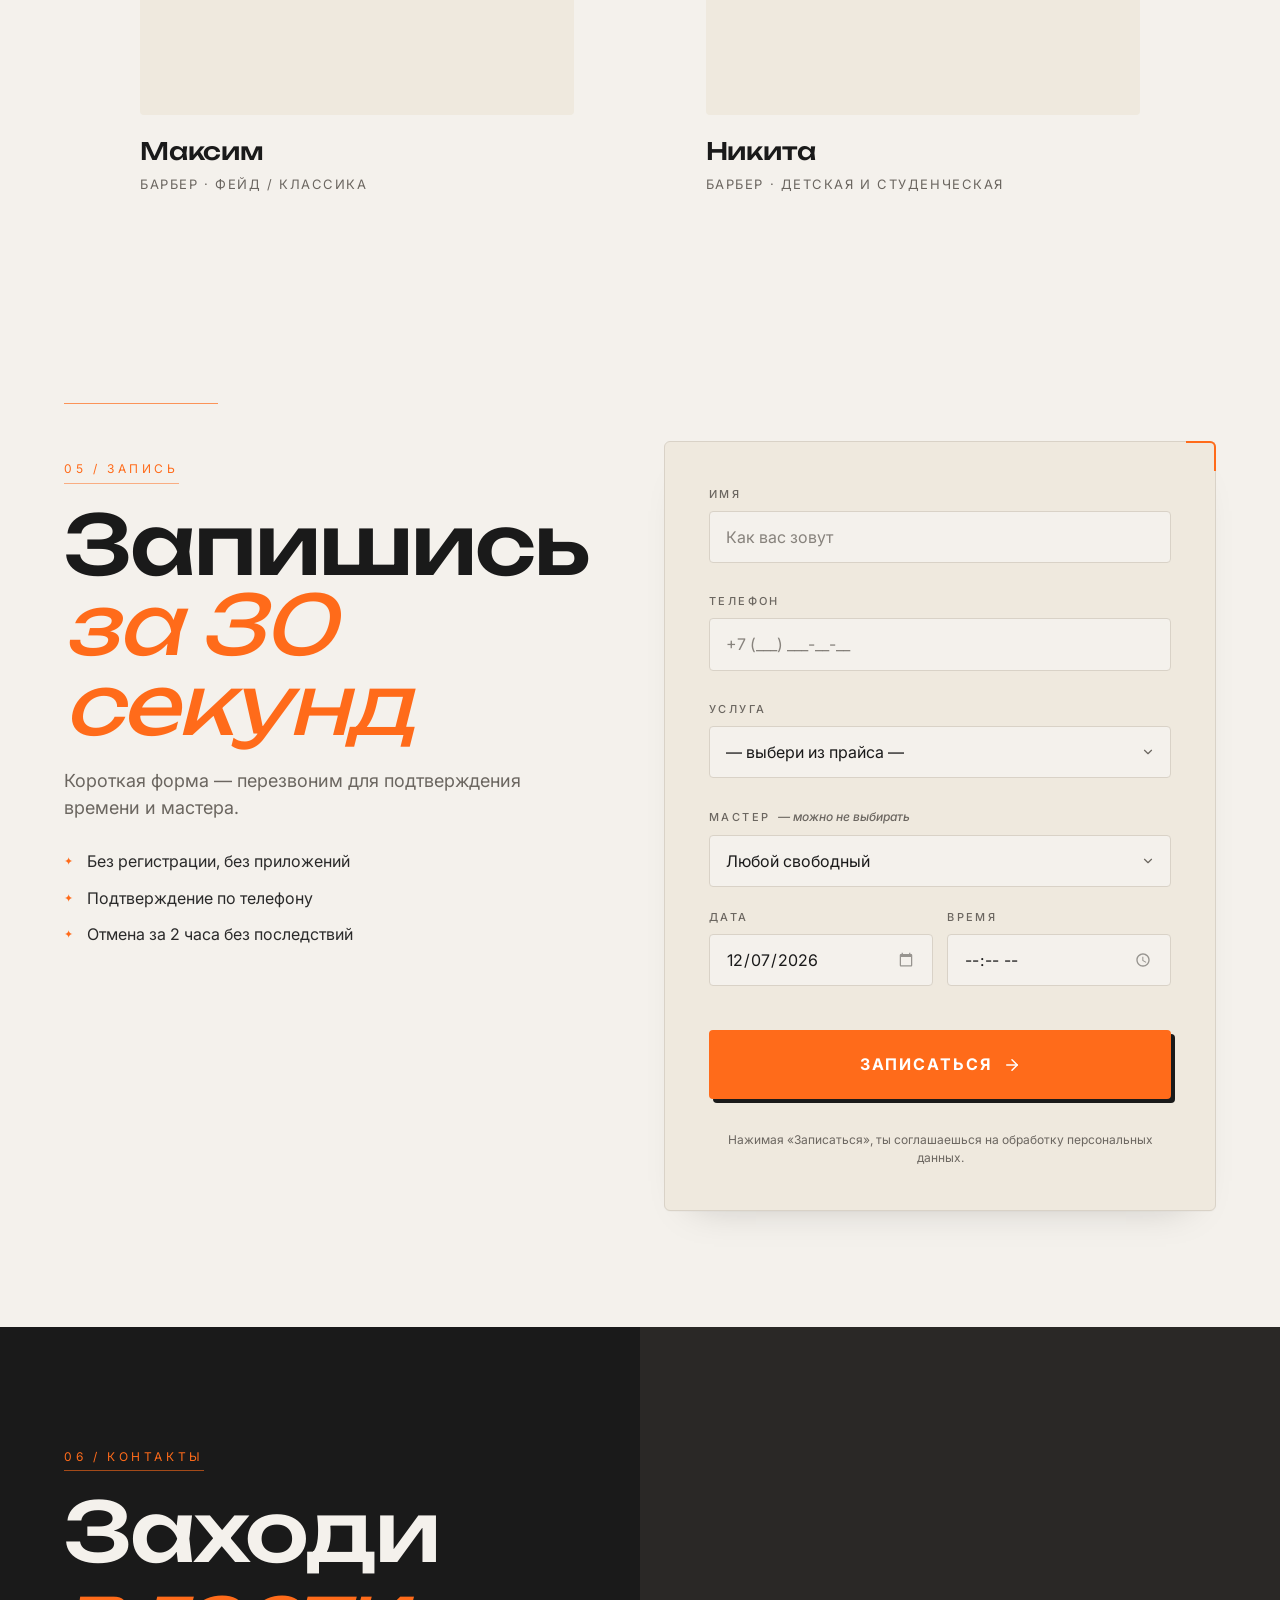
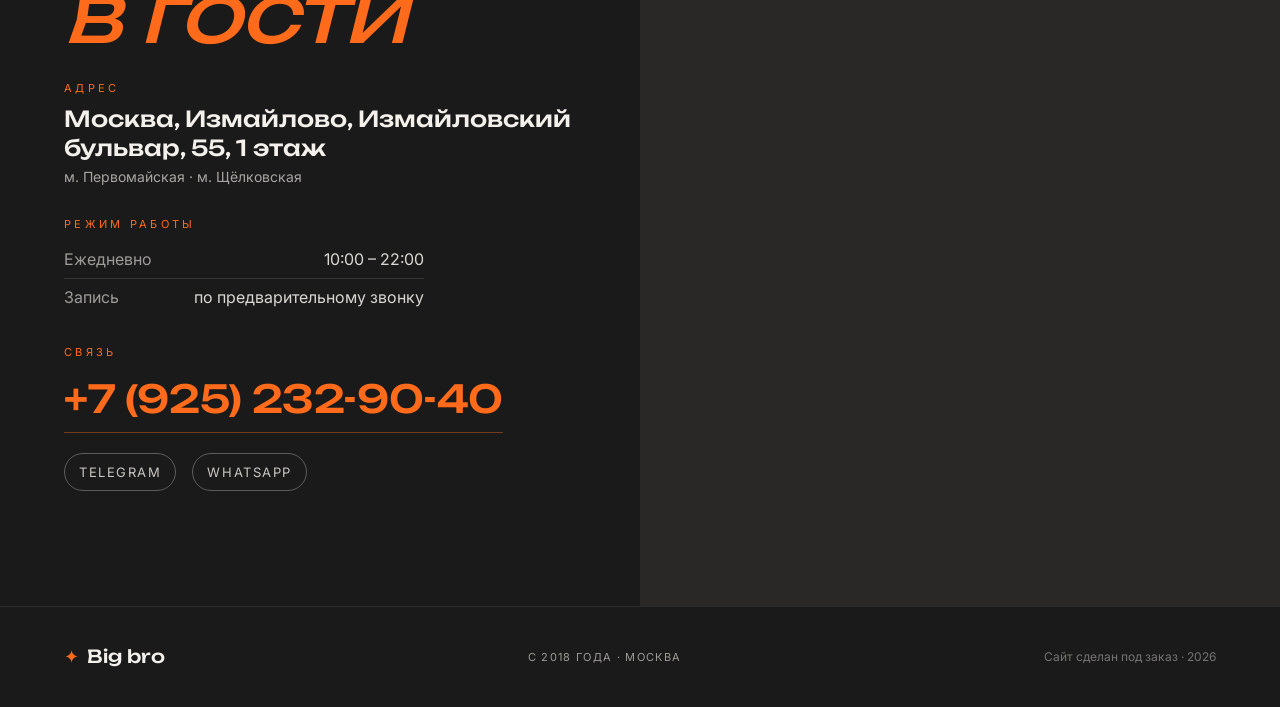
==== commit 59902a0d: "Big bro hero v2: переодеть в дерзкий стрит-стиль — Unbounded heavy, графит+оранж акцент, тексты на т" ====
--- a/index.html
+++ b/index.html
@@ -5,15 +5,15 @@
   <meta name="viewport" content="width=device-width, initial-scale=1, viewport-fit=cover" />
   <title data-bind="title">Big bro · барбершоп на Измайловском</title>
   <meta name="description" content="" data-bind="meta_description" />
-  <meta name="theme-color" content="#1E1715" />
+  <meta name="theme-color" content="#1A1A1A" />
 
   <link rel="preconnect" href="https://fonts.googleapis.com" />
   <link rel="preconnect" href="https://fonts.gstatic.com" crossorigin />
   <link
-    href="https://fonts.googleapis.com/css2?family=Fraunces:opsz,wght@9..144,400;9..144,500;9..144,600;9..144,700&family=DM+Sans:opsz,wght@9..40,400;9..40,500;9..40,600&display=swap"
+    href="https://fonts.googleapis.com/css2?family=Unbounded:wght@500;700;800;900&family=Inter:wght@400;500;600;700&display=swap"
     rel="stylesheet"
   />
-  <link rel="stylesheet" href="style.css?v=8" />
+  <link rel="stylesheet" href="style.css?v=9" />
 </head>
 <body>
   <!-- Шапка (мини, прилипает к верху) -->
@@ -274,7 +274,7 @@
     <span class="fab__label">Записаться</span>
   </a>
 
-  <script src="config.js?v=8"></script>
-  <script src="script.js?v=8"></script>
+  <script src="config.js?v=9"></script>
+  <script src="script.js?v=9"></script>
 </body>
 </html>
--- a/style.css
+++ b/style.css
@@ -17,9 +17,9 @@
   --paper-dark: #1A1A1A;
   --paper-dark-soft: #2A2826;
 
-  /* Типографика — расширенный fallback, если Fraunces не загрузится (например, на iOS) */
-  --display: "Fraunces", "Iowan Old Style", "Cormorant Garamond", "Hoefler Text", "Georgia", "Times New Roman", serif;
-  --body: "DM Sans", -apple-system, BlinkMacSystemFont, "Segoe UI", sans-serif;
+  /* Типографика — дерзкий уличный лук: рубленый плотный гротеск */
+  --display: "Unbounded", "Arial Black", "Helvetica Neue", system-ui, sans-serif;
+  --body: "Inter", -apple-system, BlinkMacSystemFont, "Segoe UI", sans-serif;
 
   /* Ритм */
   --section-px: clamp(20px, 5vw, 96px);
@@ -120,9 +120,9 @@
   position: absolute; inset: 0;
   background: linear-gradient(
     180deg,
-    rgba(15,15,15,.62) 0%,
-    rgba(15,15,15,.42) 35%,
-    rgba(15,15,15,.95) 100%
+    rgba(15,15,15,.78) 0%,
+    rgba(15,15,15,.52) 30%,
+    rgba(15,15,15,.92) 100%
   );
 }
 .hero__inner {
@@ -131,33 +131,60 @@
   width: 100%;
 }
 .hero__est {
+  display: inline-flex; align-items: center; gap: 10px;
+  font-family: var(--body);
+  font-size: 12px; font-weight: 700;
+  letter-spacing: .3em; text-transform: uppercase;
+  color: var(--accent);
+  padding: 6px 14px 6px 0;
+  margin-bottom: 22px;
+  animation: fadeUp .8s .1s both;
+}
+.hero__est::before {
+  content: "";
   display: inline-block;
-  font-size: 12px; letter-spacing: .3em; text-transform: uppercase;
-  color: var(--accent);
-  padding-bottom: 8px;
-  border-bottom: 1px solid color-mix(in srgb, var(--accent) 60%, transparent);
-  margin-bottom: 24px;
-  animation: fadeUp .8s .1s both;
+  width: 28px; height: 3px;
+  background: var(--accent);
 }
 .hero__title {
   font-family: var(--display);
-  font-weight: 500;
-  font-size: clamp(56px, 11vw, 168px);
-  line-height: .92;
-  letter-spacing: -.035em;
-  margin: 0 0 18px;
+  font-weight: 900;
+  font-size: clamp(64px, 13vw, 200px);
+  line-height: .88;
+  letter-spacing: -.02em;
+  text-transform: uppercase;
+  margin: 0 0 16px;
   animation: fadeUp .9s .25s both;
 }
-.hero__title-name { font-style: italic; }
+.hero__title-name { font-style: normal; }
+/* Дерзкая косая оранжевая полоса под названием */
+.hero__title-name {
+  position: relative;
+  display: inline-block;
+  padding: 0 .04em;
+}
+.hero__title-name::after {
+  content: "";
+  position: absolute;
+  left: -4%; right: -4%;
+  bottom: 12%;
+  height: .14em;
+  background: var(--accent);
+  transform: skewY(-3deg);
+  z-index: -1;
+  opacity: .85;
+}
 .hero__tagline {
-  font-family: var(--display);
-  font-size: clamp(22px, 2.4vw, 32px);
-  font-weight: 400;
-  font-style: italic;
+  font-family: var(--body);
+  font-size: clamp(16px, 2vw, 22px);
+  font-weight: 700;
+  font-style: normal;
+  text-transform: uppercase;
+  letter-spacing: .12em;
   margin: 0 0 28px;
-  line-height: 1.25;
+  line-height: 1.3;
   max-width: 660px;
-  color: color-mix(in srgb, var(--paper) 90%, transparent);
+  color: var(--paper);
   animation: fadeUp .9s .4s both;
 }
 .hero__trust {
@@ -174,9 +201,9 @@
   display: inline-flex; align-items: center; gap: 7px;
   color: var(--paper);
 }
-.hero__trust-star { color: #F5C76E; font-size: 15px; line-height: 1; }
+.hero__trust-star { color: var(--accent); font-size: 15px; line-height: 1; }
 .hero__trust-rating strong {
-  font-family: var(--display); font-weight: 500;
+  font-family: var(--display); font-weight: 700;
   font-size: 16px; letter-spacing: -.01em;
 }
 .hero__trust-sep {
@@ -197,11 +224,14 @@
   font-style: normal;
 }
 .hero__offer {
-  font-size: 16px;
-  max-width: 540px;
-  margin: 0 0 36px;
+  font-family: var(--body);
+  font-size: 17px;
+  font-weight: 500;
+  line-height: 1.45;
+  max-width: 560px;
+  margin: 0 0 32px;
   white-space: pre-line;
-  color: color-mix(in srgb, var(--paper) 78%, transparent);
+  color: color-mix(in srgb, var(--paper) 88%, transparent);
   animation: fadeUp .9s .55s both;
 }
 .hero__cta-row {
@@ -240,29 +270,34 @@
 /* ===== BUTTONS ===== */
 .btn {
   display: inline-flex; align-items: center; gap: 10px;
-  padding: 16px 26px;
-  border-radius: 999px;
-  font-size: 15px; font-weight: 500;
-  letter-spacing: .01em;
-  transition: transform .15s, background .15s, color .15s, border-color .15s;
+  padding: 17px 28px;
+  border-radius: 4px;
+  font-family: var(--body);
+  font-size: 14px; font-weight: 700;
+  letter-spacing: .12em;
+  text-transform: uppercase;
+  transition: transform .15s, background .15s, color .15s, border-color .15s, box-shadow .15s;
 }
 .btn:active { transform: translateY(1px); }
 .btn--solid {
-  background: var(--accent); color: var(--paper);
-  border: 1px solid var(--accent);
-}
-.btn--solid:hover { background: var(--accent-dark); border-color: var(--accent-dark); }
+  background: var(--accent); color: #fff;
+  border: 2px solid var(--accent);
+  box-shadow: 4px 4px 0 var(--ink);
+}
+.btn--solid:hover {
+  background: var(--accent-dark); border-color: var(--accent-dark);
+  transform: translate(2px, 2px); box-shadow: 2px 2px 0 var(--ink);
+}
 .btn--solid .btn__phone {
   font-family: var(--display); font-weight: 500; font-size: 16px;
   opacity: .85;
 }
 .btn--ghost {
   background: transparent; color: var(--paper);
-  border: 1px solid color-mix(in srgb, var(--paper) 50%, transparent);
+  border: 2px solid var(--paper);
 }
 .btn--ghost:hover {
-  border-color: var(--paper);
-  background: color-mix(in srgb, var(--paper) 10%, transparent);
+  background: var(--paper); color: var(--ink);
 }
 .btn--ghost-dark {
   background: transparent; color: var(--ink);
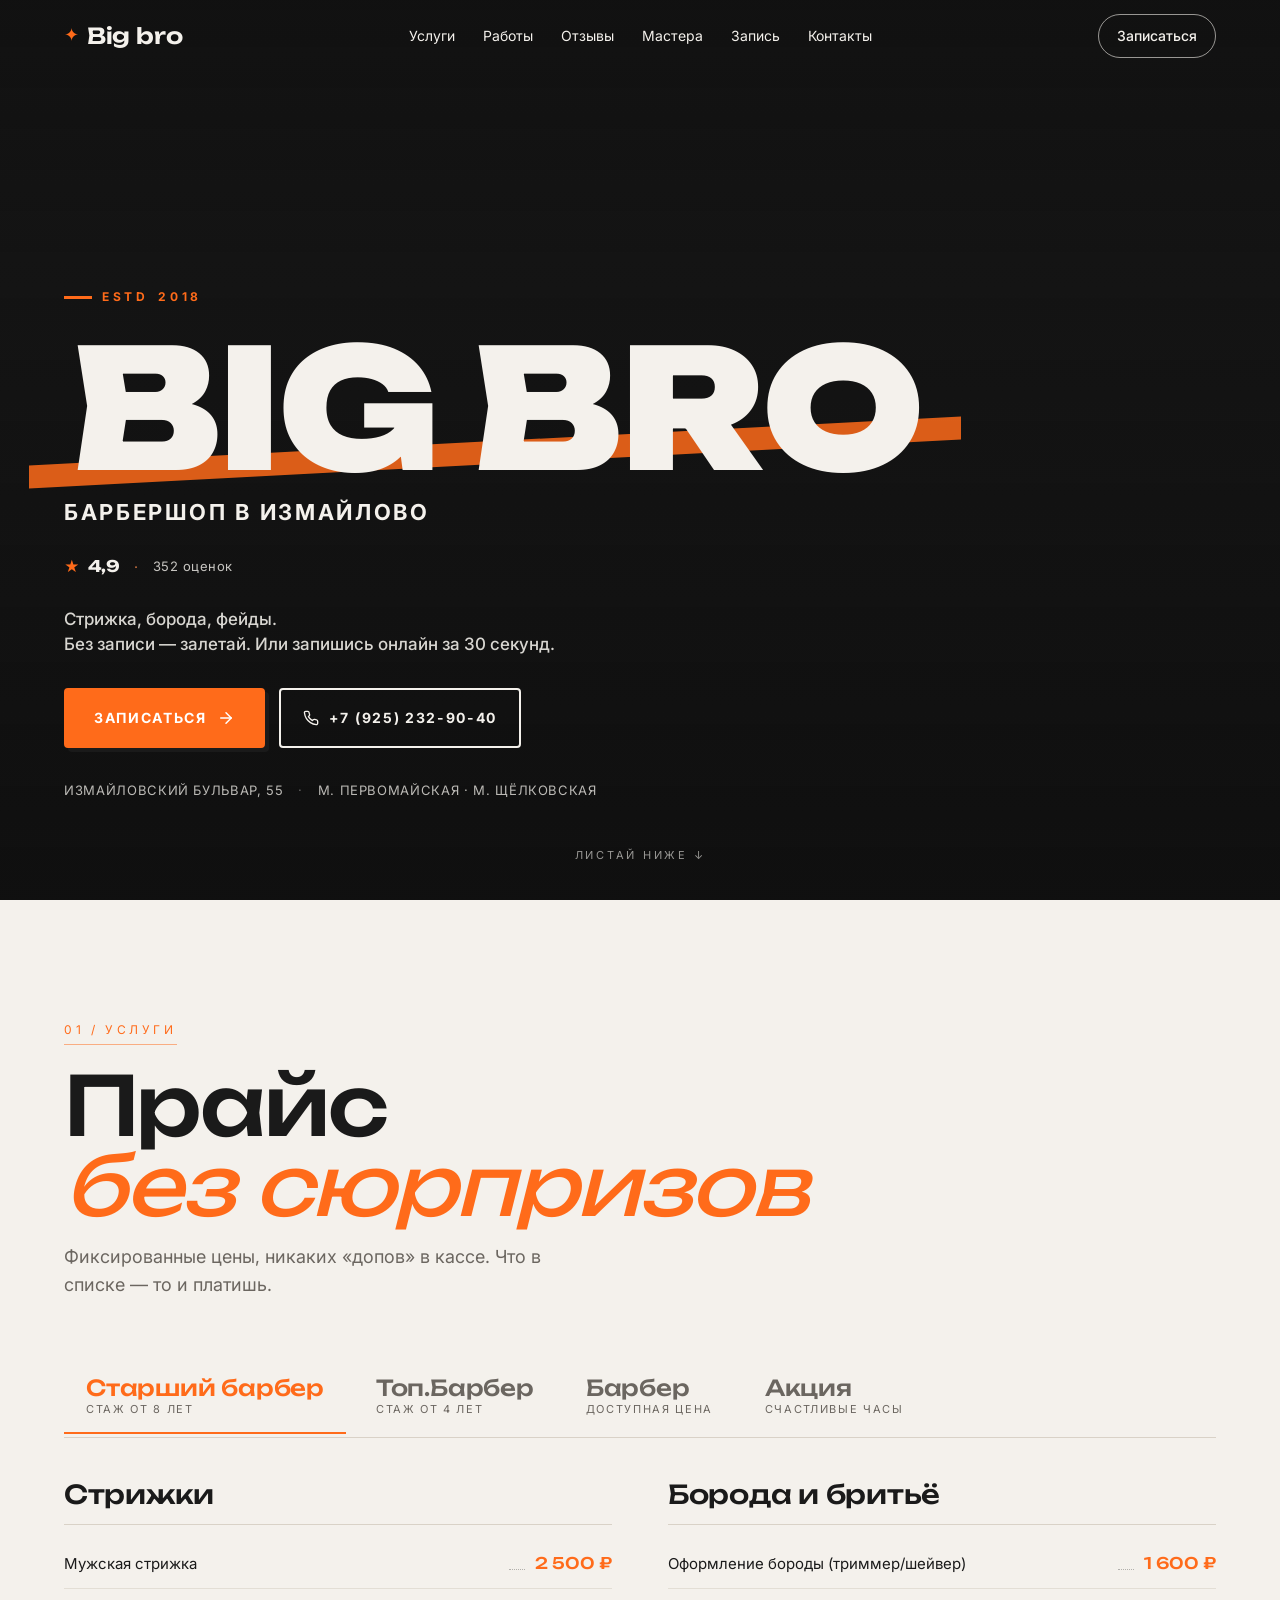
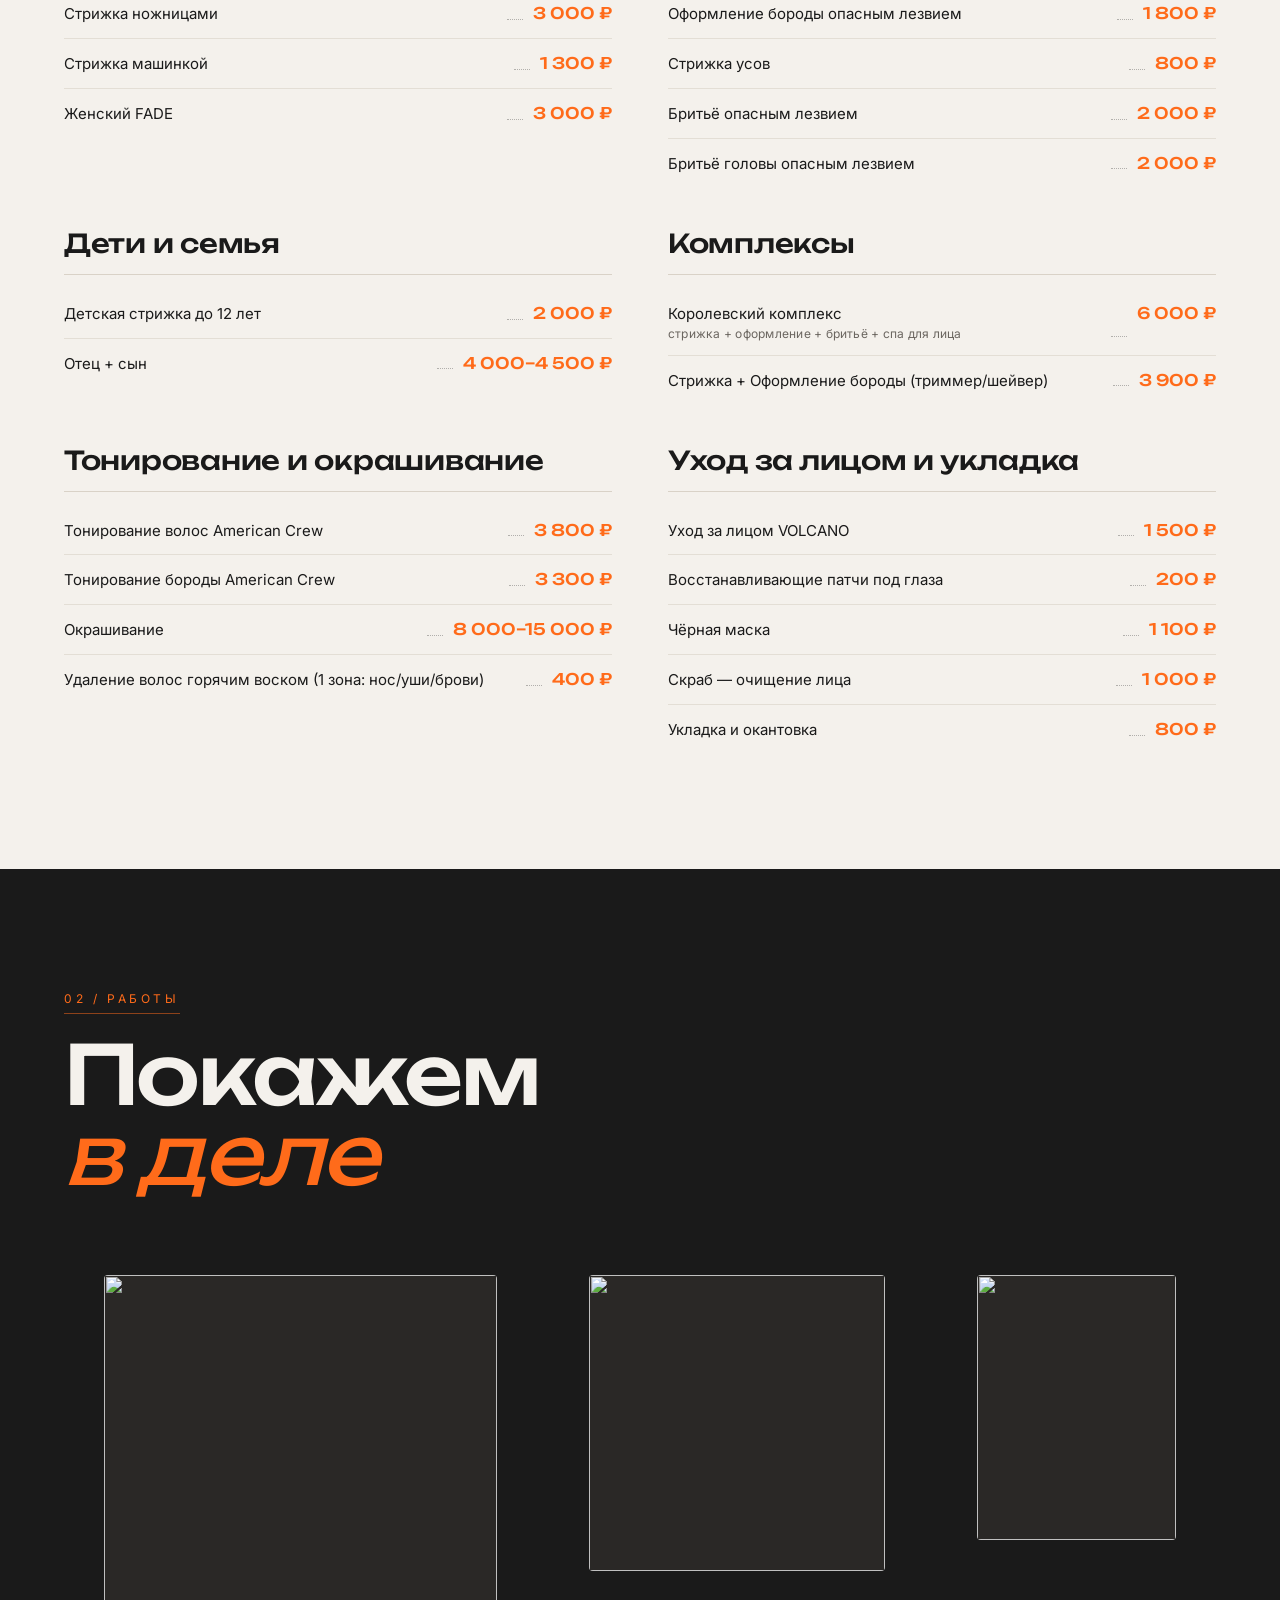
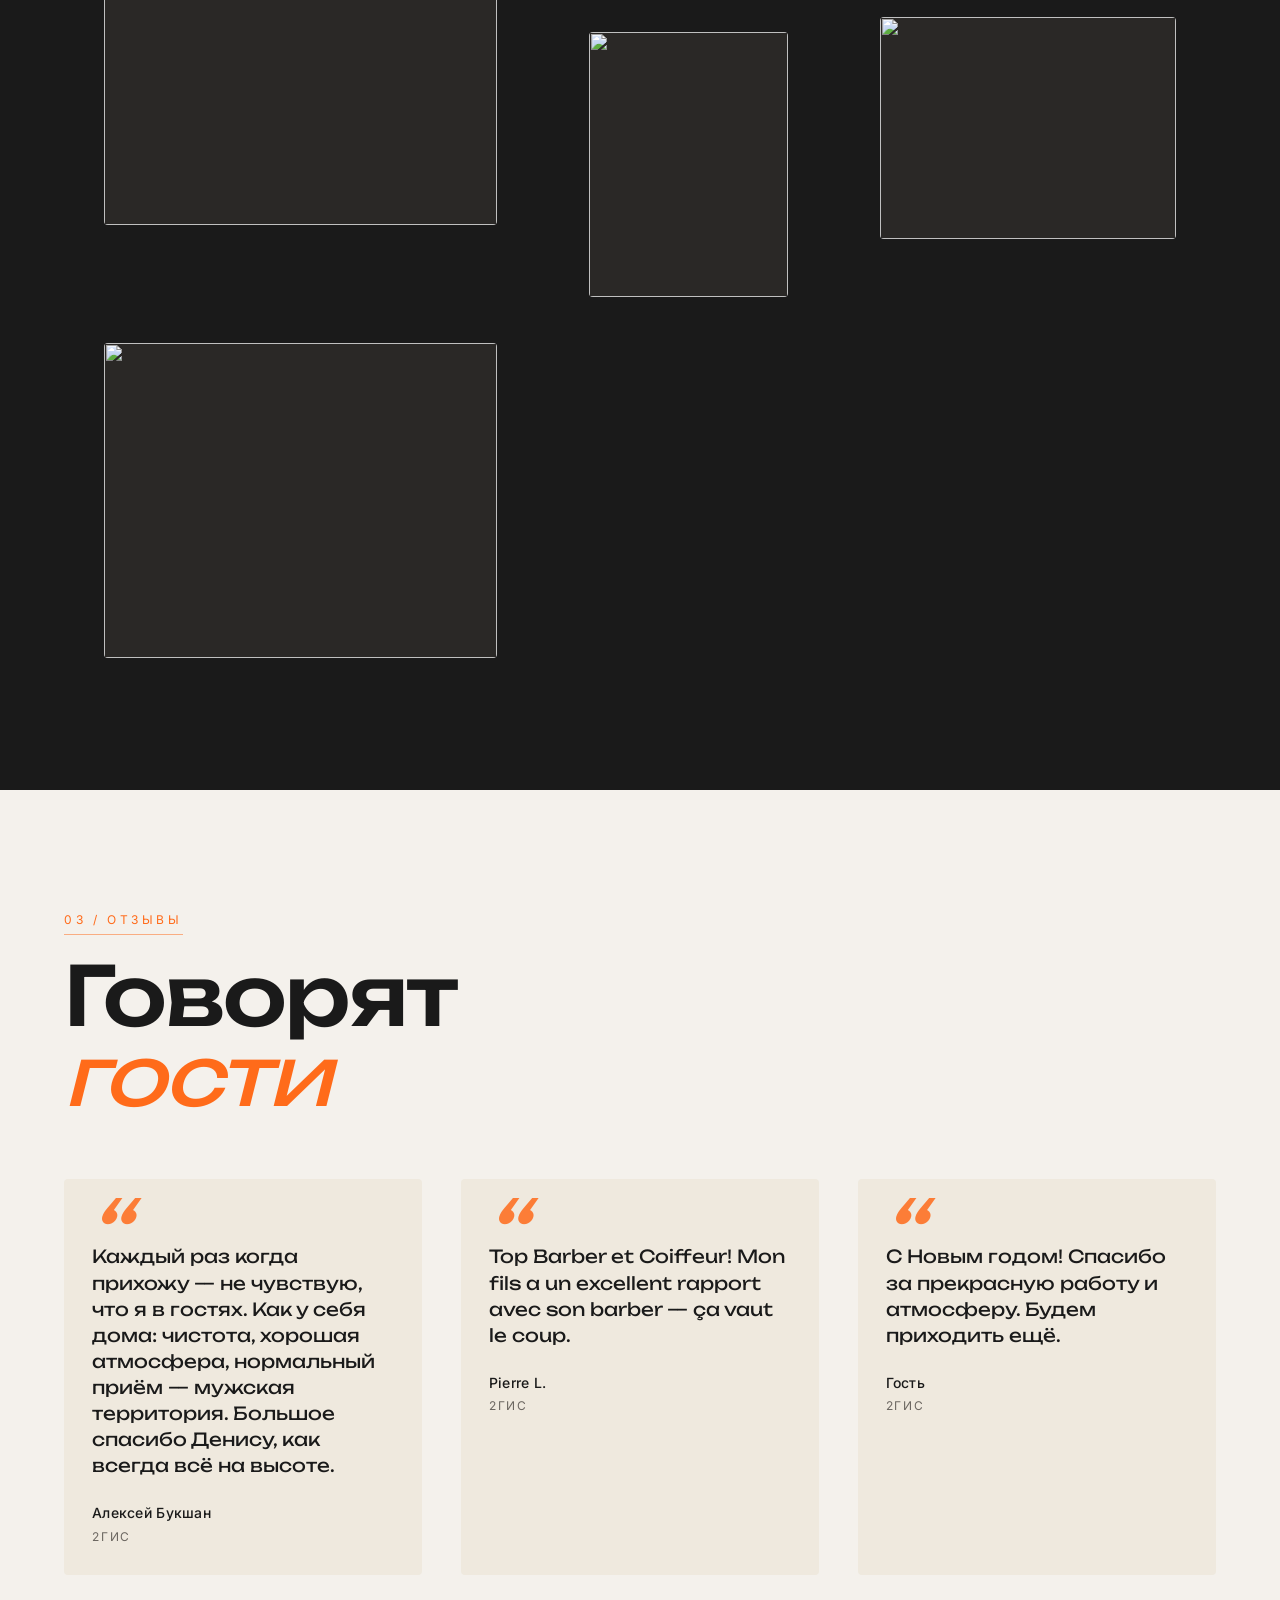
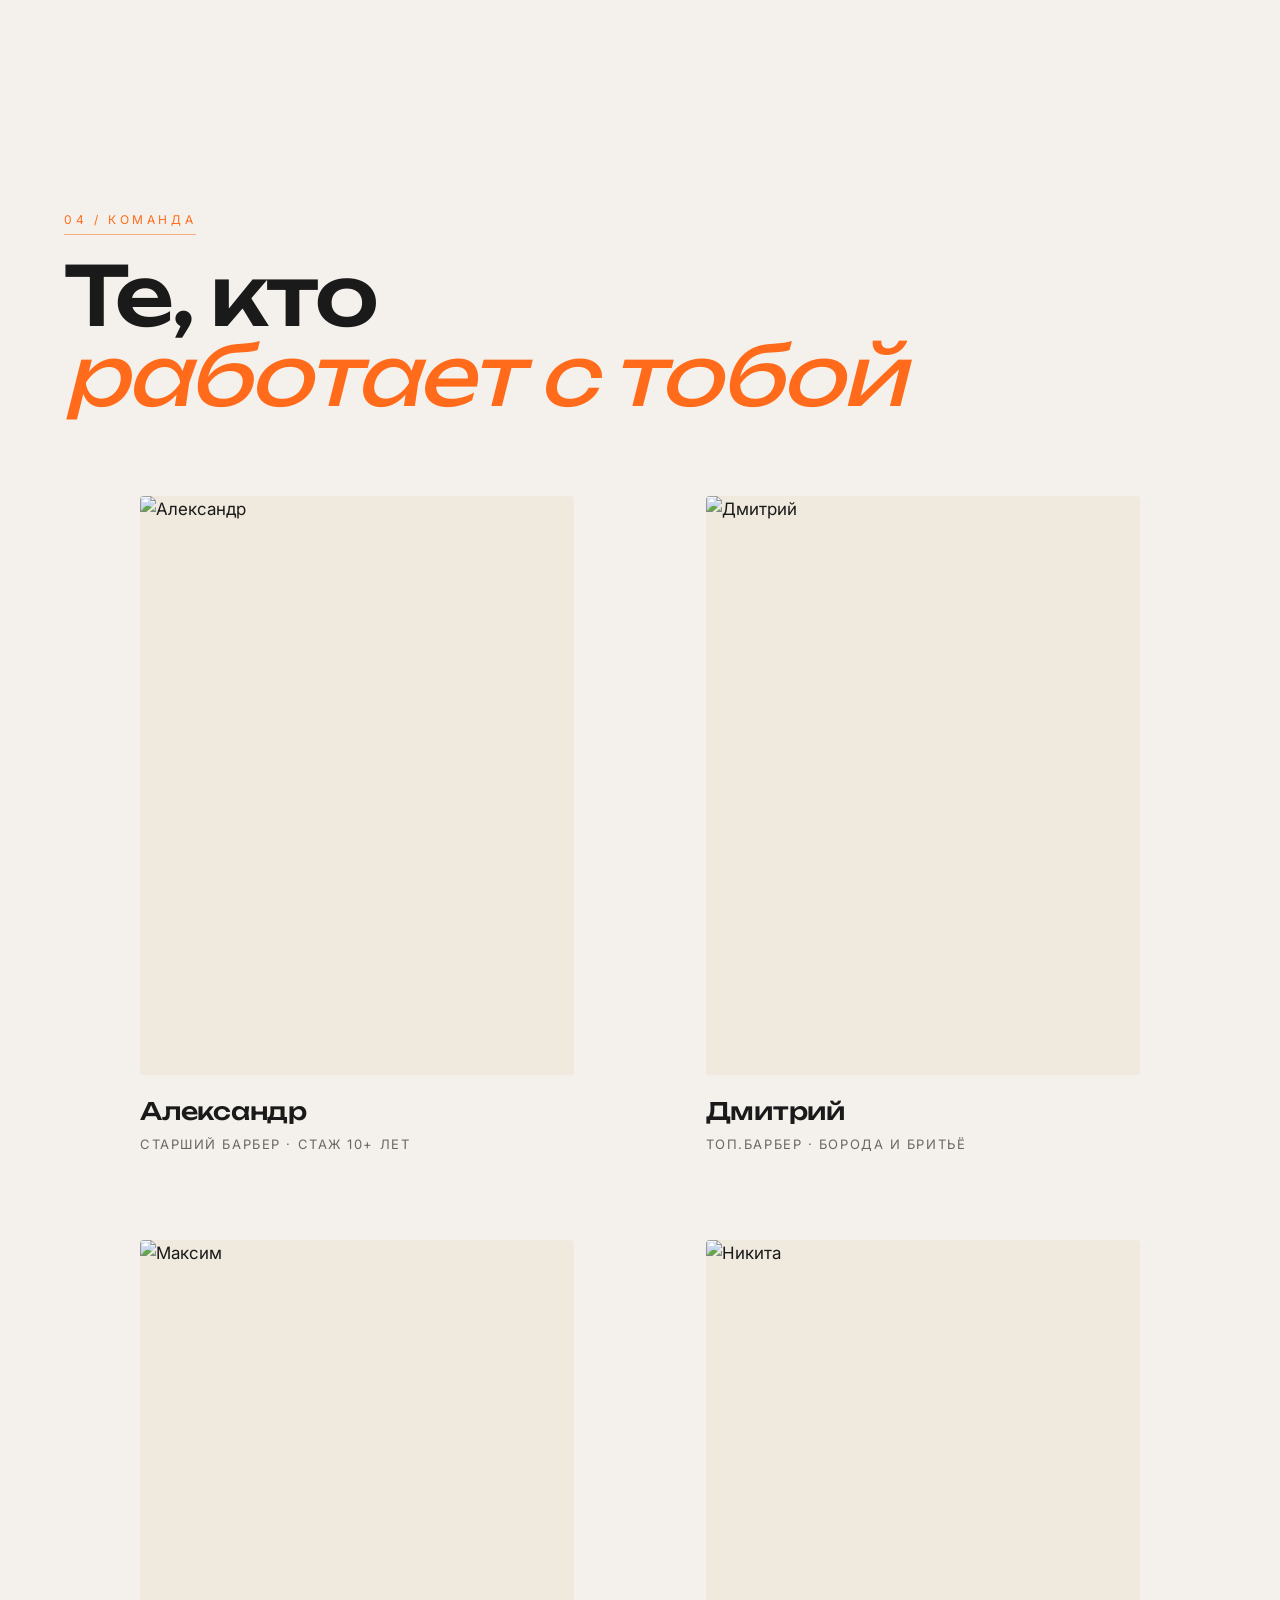
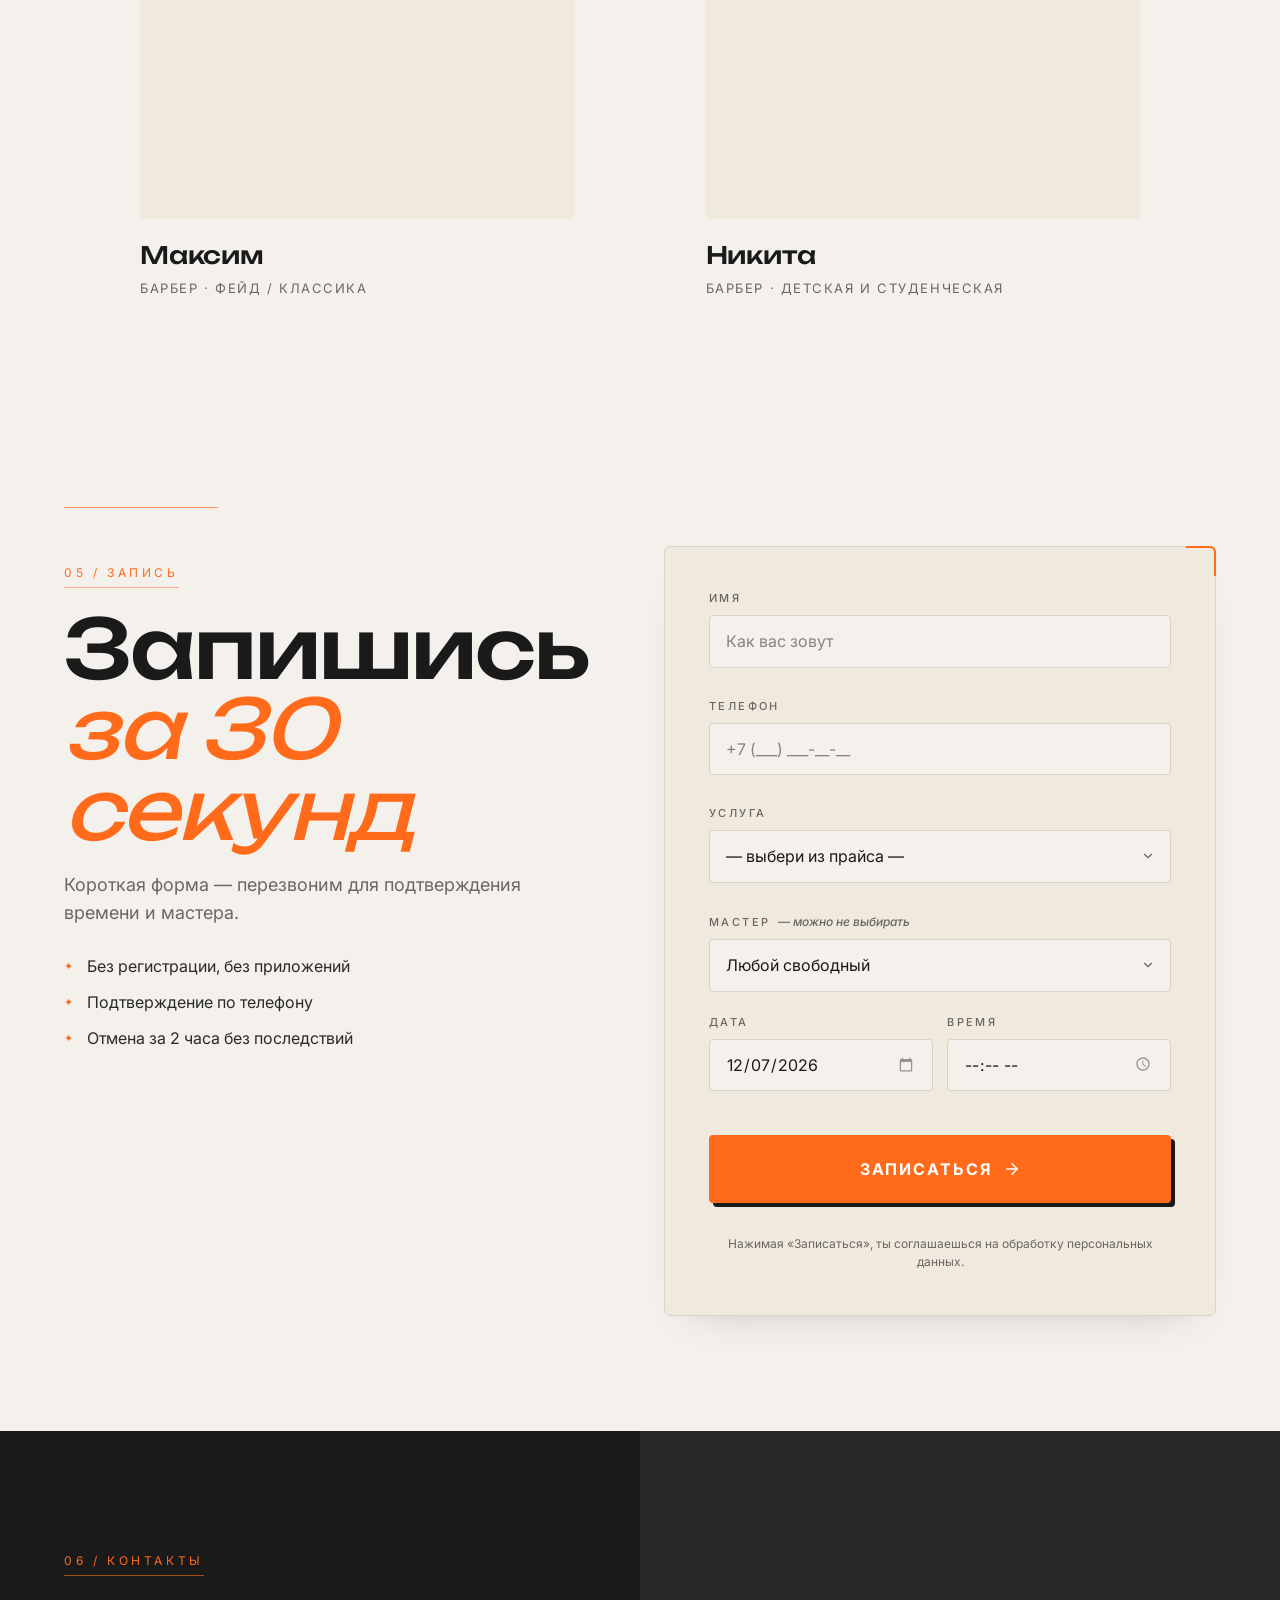
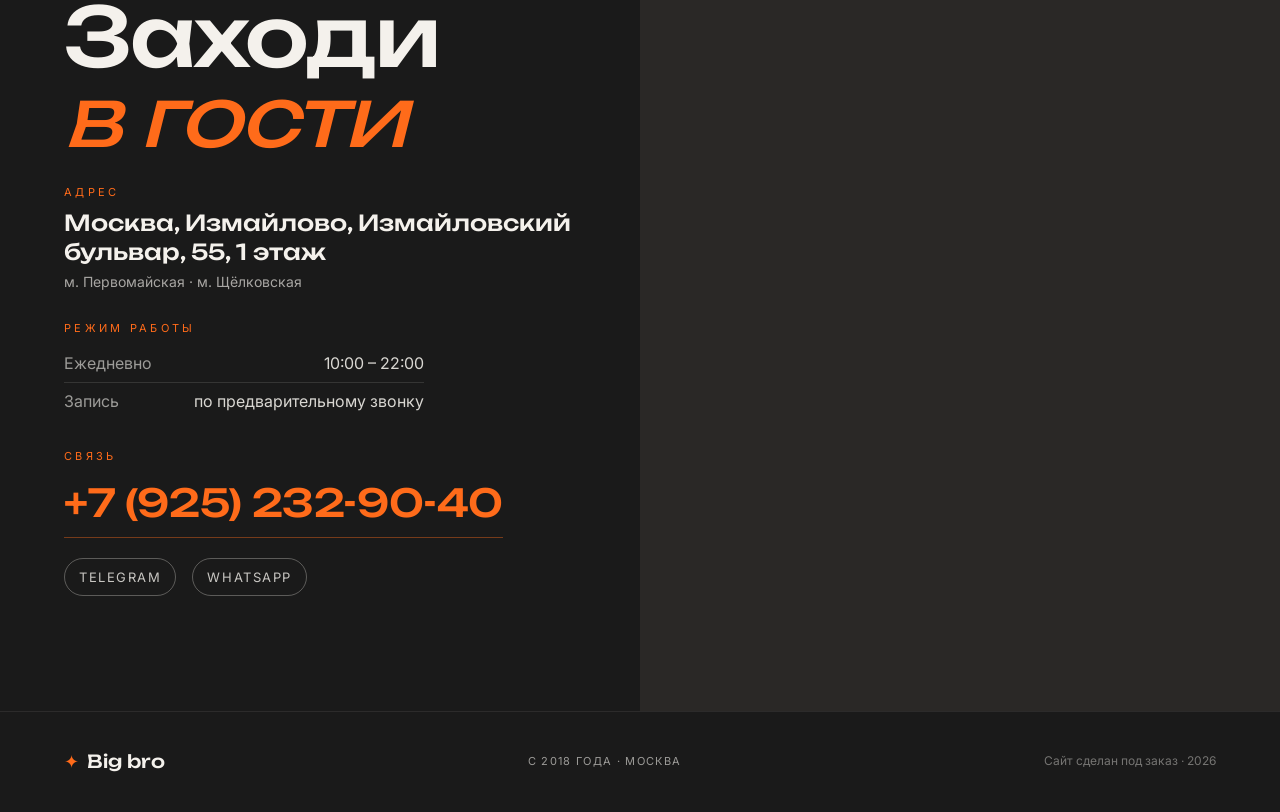
==== commit e4f37bd0: "Отзывы: убрать обрезку кавычки на мобильном (line-height 1, top 8)" ====
--- a/index.html
+++ b/index.html
@@ -13,7 +13,7 @@
     href="https://fonts.googleapis.com/css2?family=Unbounded:wght@500;700;800;900&family=Inter:wght@400;500;600;700&display=swap"
     rel="stylesheet"
   />
-  <link rel="stylesheet" href="style.css?v=9" />
+  <link rel="stylesheet" href="style.css?v=10" />
 </head>
 <body>
   <!-- Шапка (мини, прилипает к верху) -->
--- a/style.css
+++ b/style.css
@@ -605,9 +605,9 @@
   font-style: italic;
   font-size: 92px;
   color: var(--accent);
-  line-height: .5;
+  line-height: 1;
   position: absolute;
-  top: 28px; left: 22px;
+  top: 8px; left: 22px;
   opacity: .85;
 }
 .review__text {
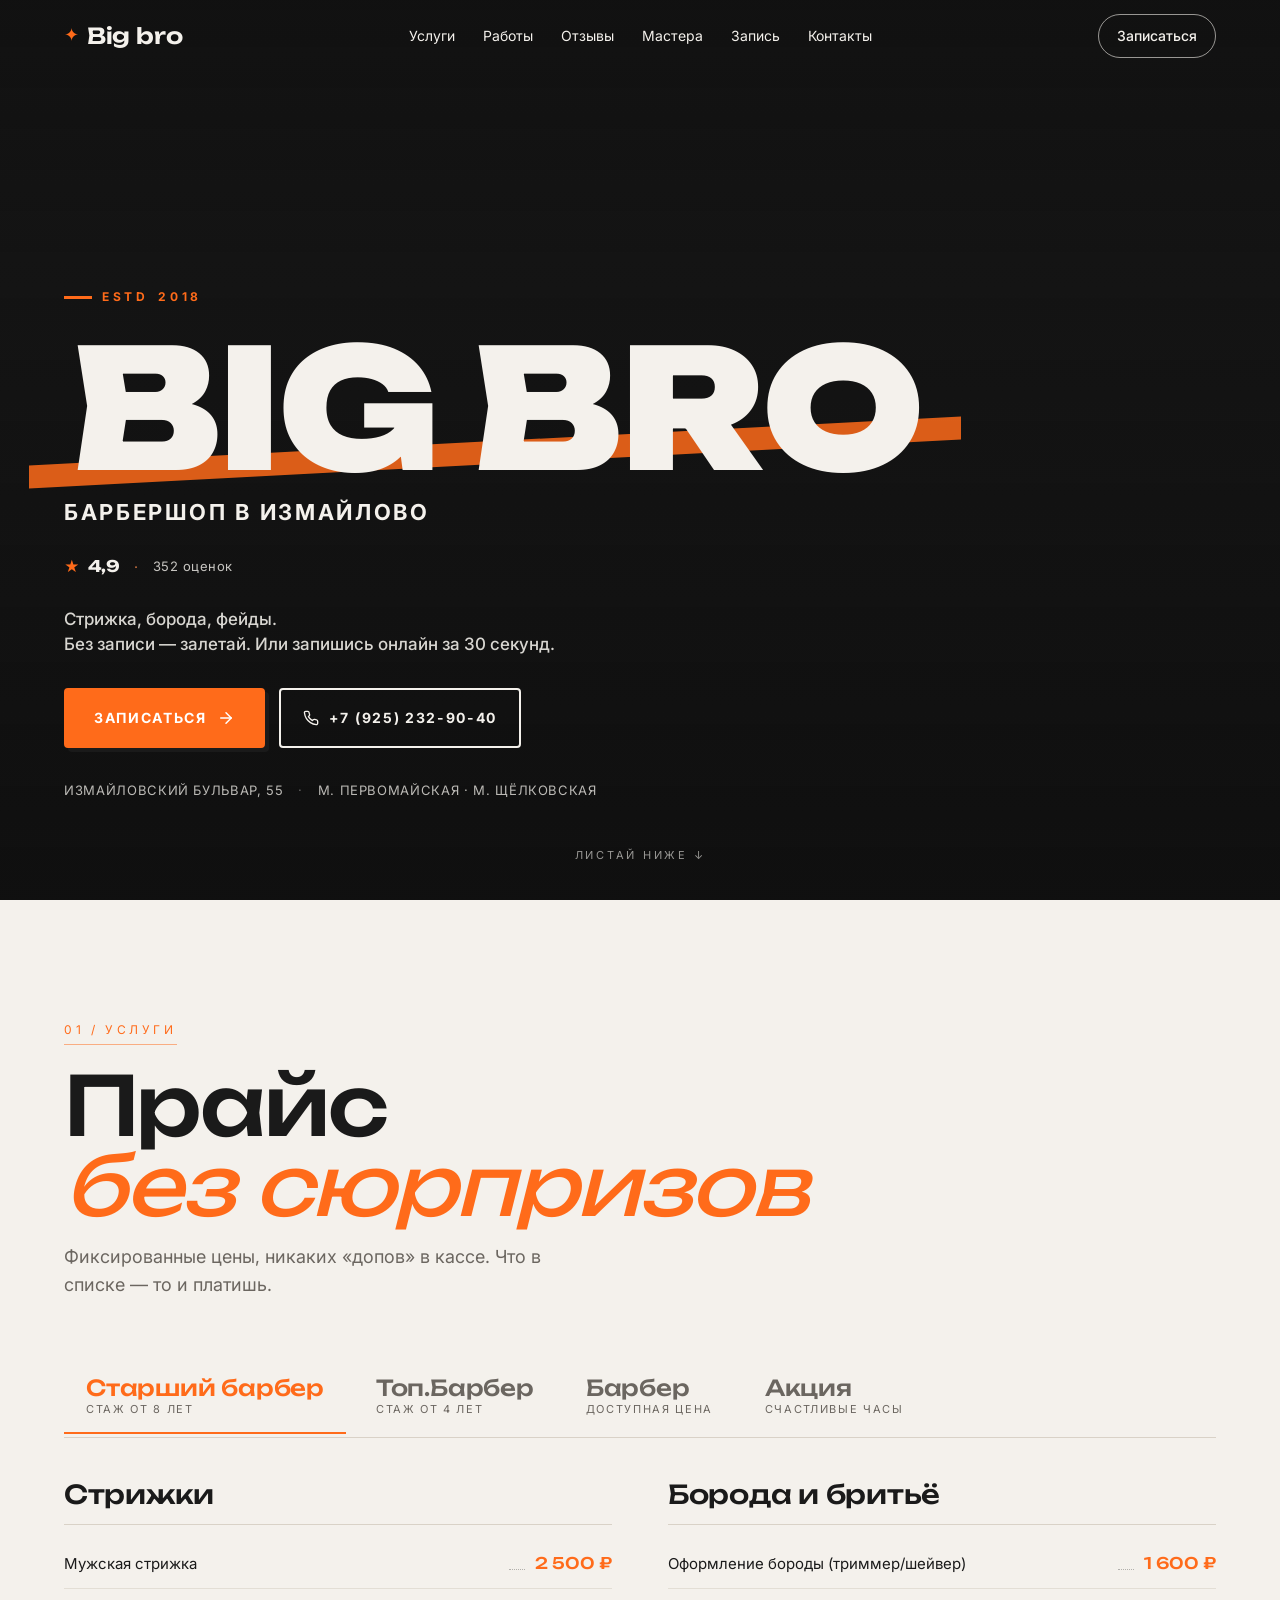
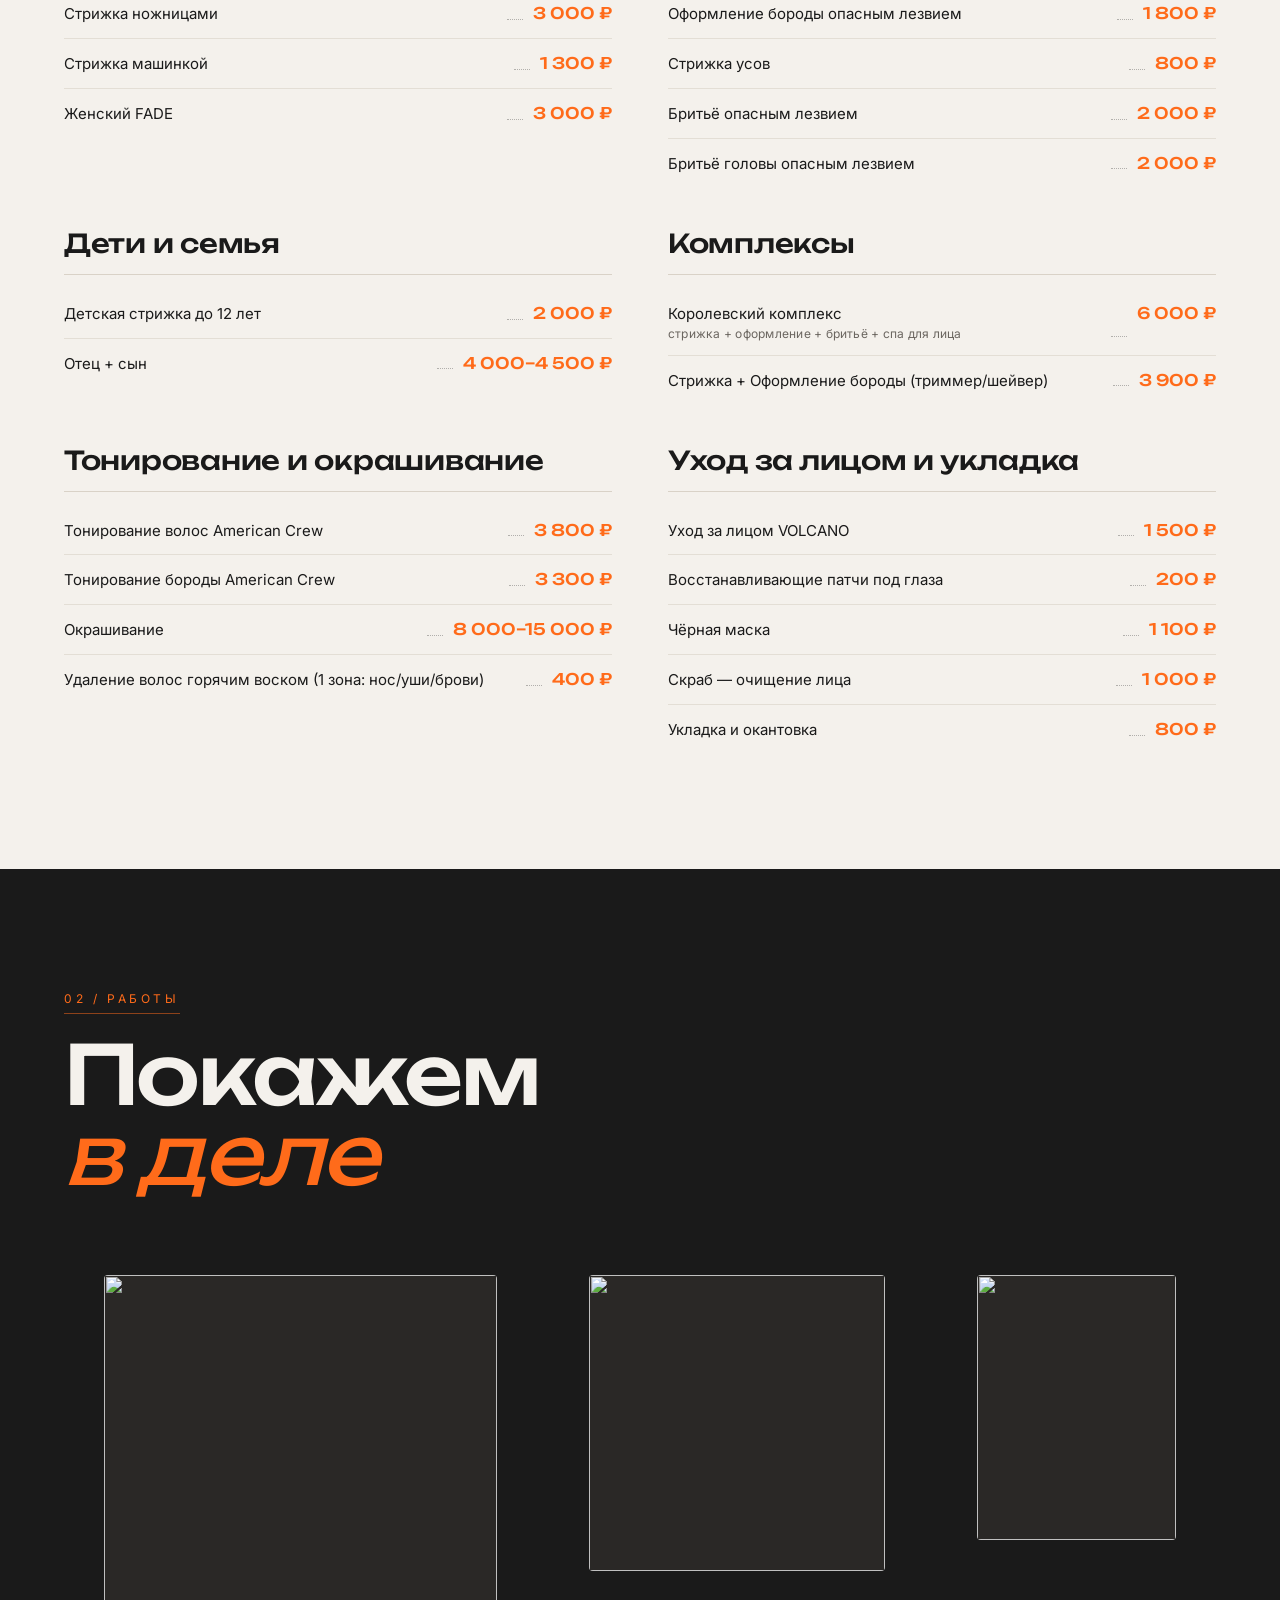
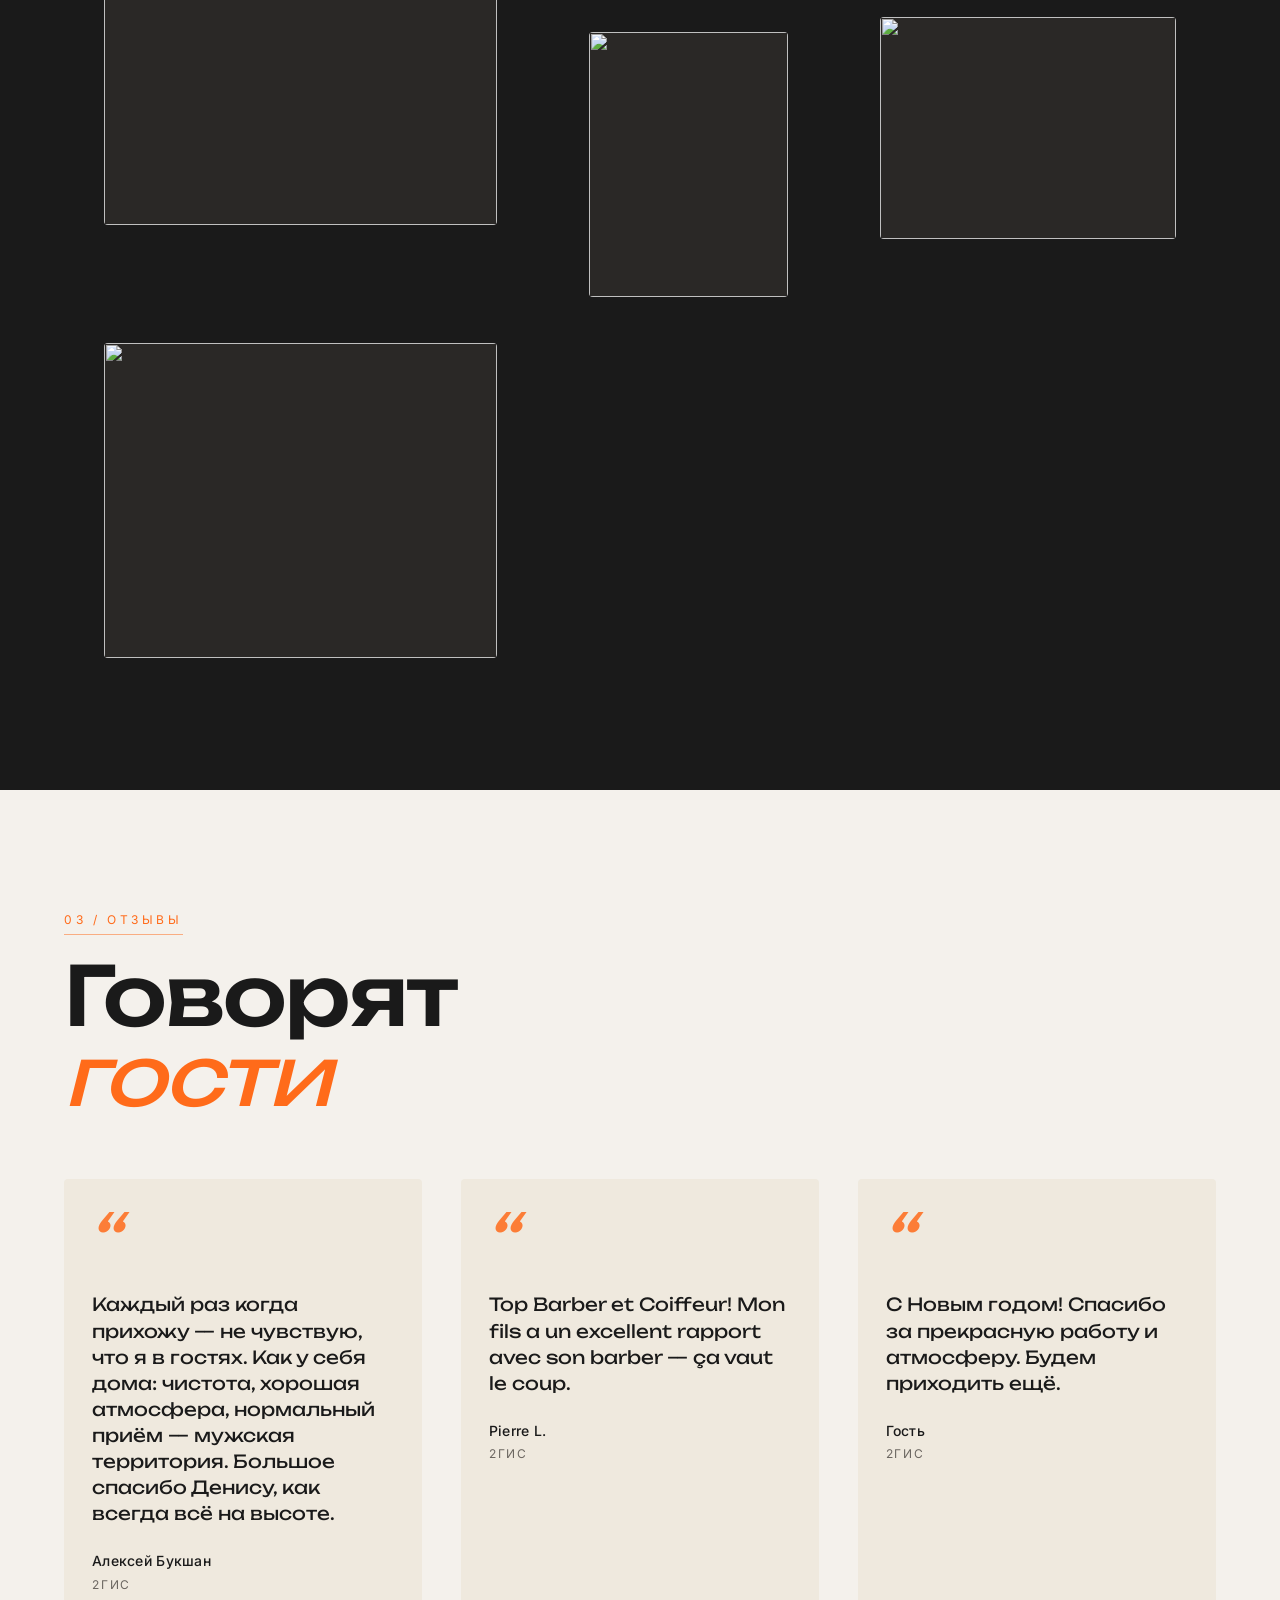
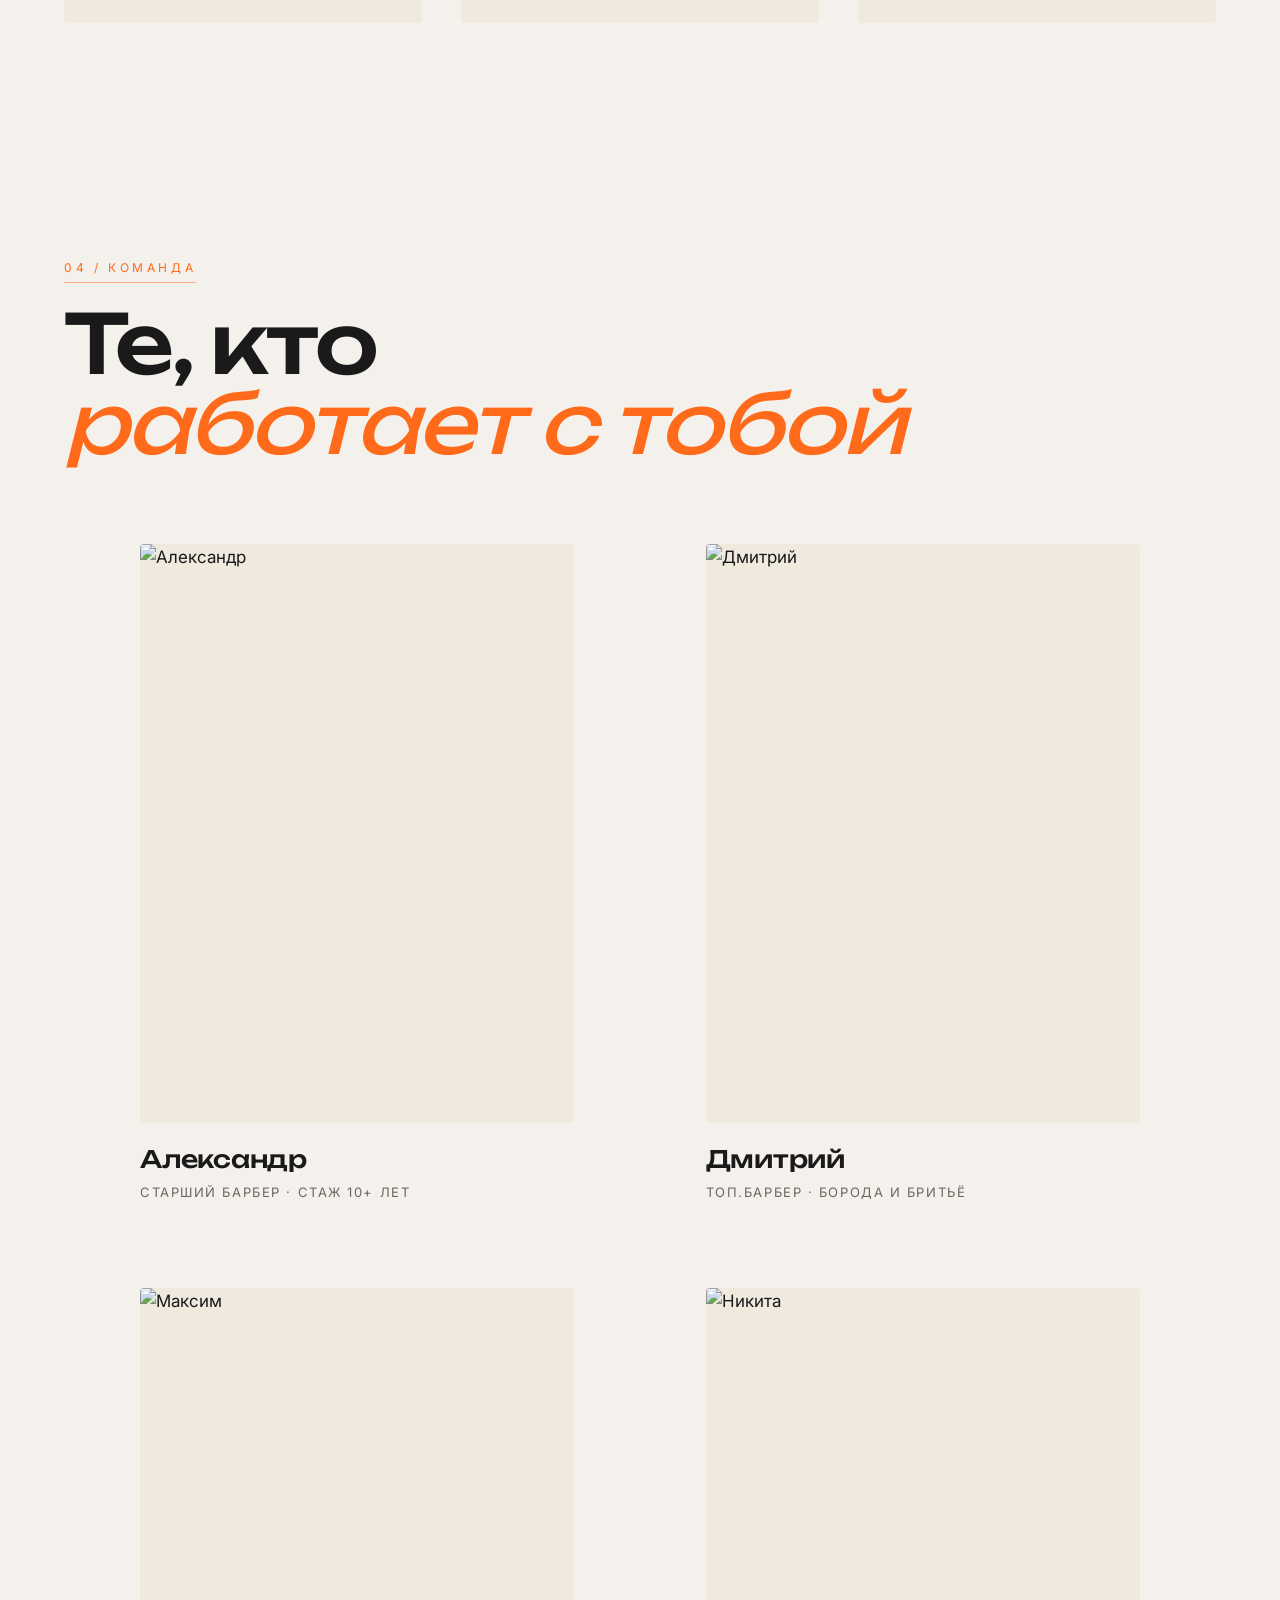
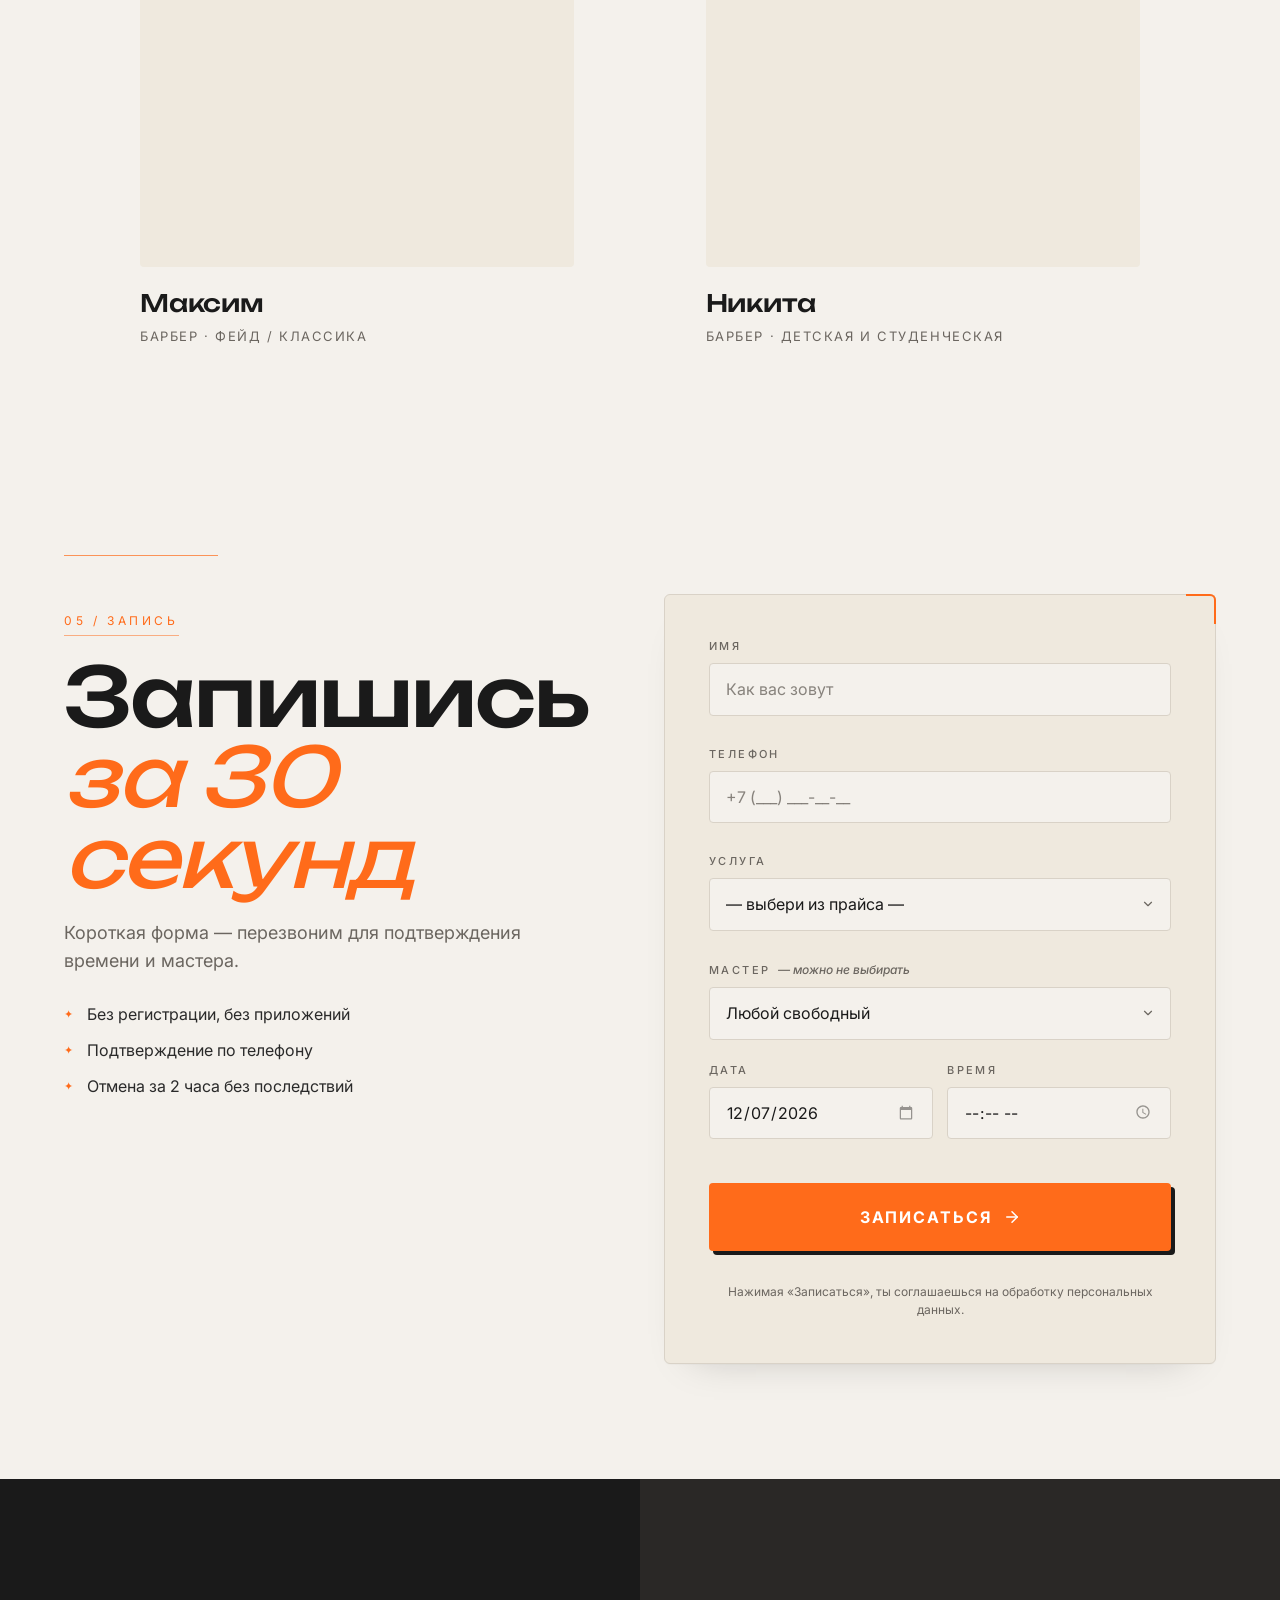
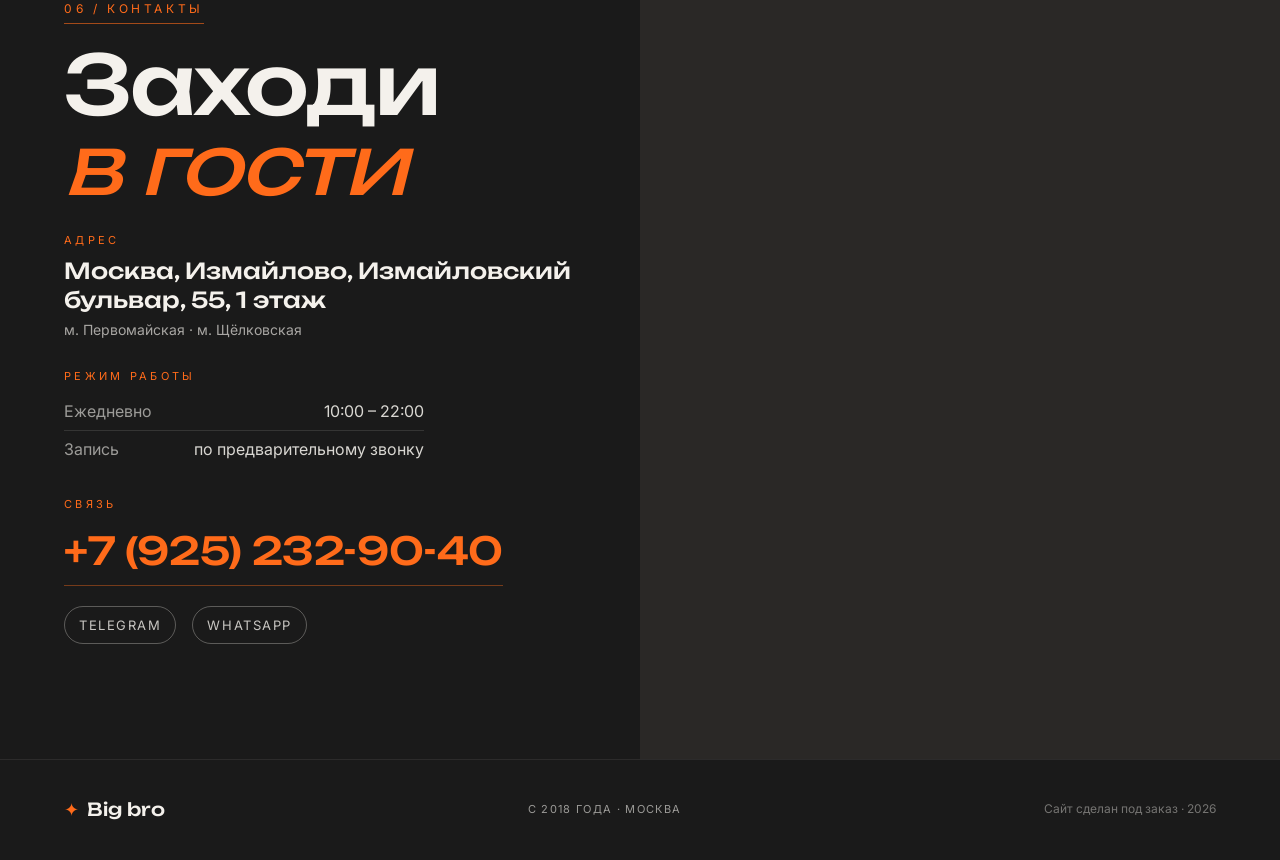
==== commit 60a0e41c: "Отзывы: больше воздуха над кавычкой (padding-top 80, font 72, v=11)" ====
--- a/index.html
+++ b/index.html
@@ -13,7 +13,7 @@
     href="https://fonts.googleapis.com/css2?family=Unbounded:wght@500;700;800;900&family=Inter:wght@400;500;600;700&display=swap"
     rel="stylesheet"
   />
-  <link rel="stylesheet" href="style.css?v=10" />
+  <link rel="stylesheet" href="style.css?v=11" />
 </head>
 <body>
   <!-- Шапка (мини, прилипает к верху) -->
--- a/style.css
+++ b/style.css
@@ -596,18 +596,18 @@
 }
 .review {
   position: relative;
-  padding: 32px 28px 28px;
+  padding: 80px 28px 28px;
   background: var(--paper-soft);
   border-radius: 4px;
 }
 .review__mark {
   font-family: var(--display);
   font-style: italic;
-  font-size: 92px;
+  font-size: 72px;
   color: var(--accent);
   line-height: 1;
   position: absolute;
-  top: 8px; left: 22px;
+  top: 24px; left: 22px;
   opacity: .85;
 }
 .review__text {
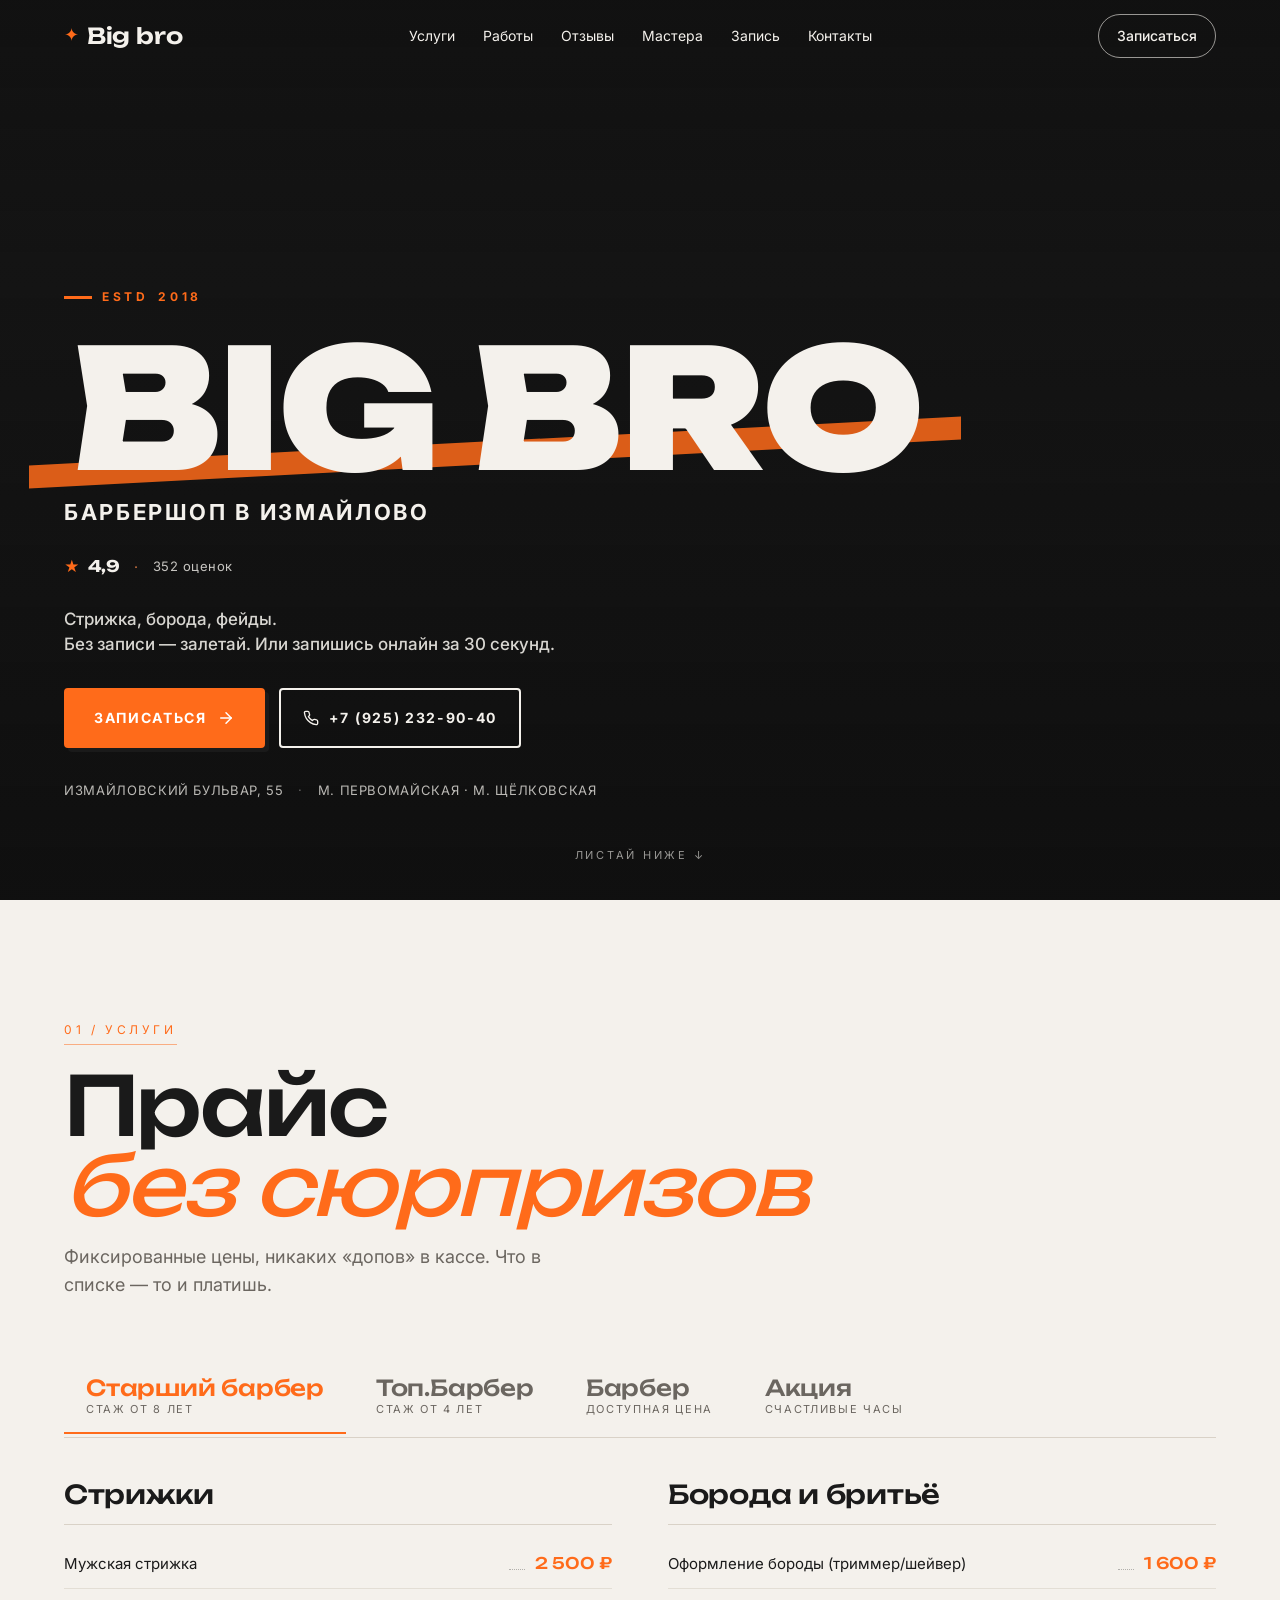
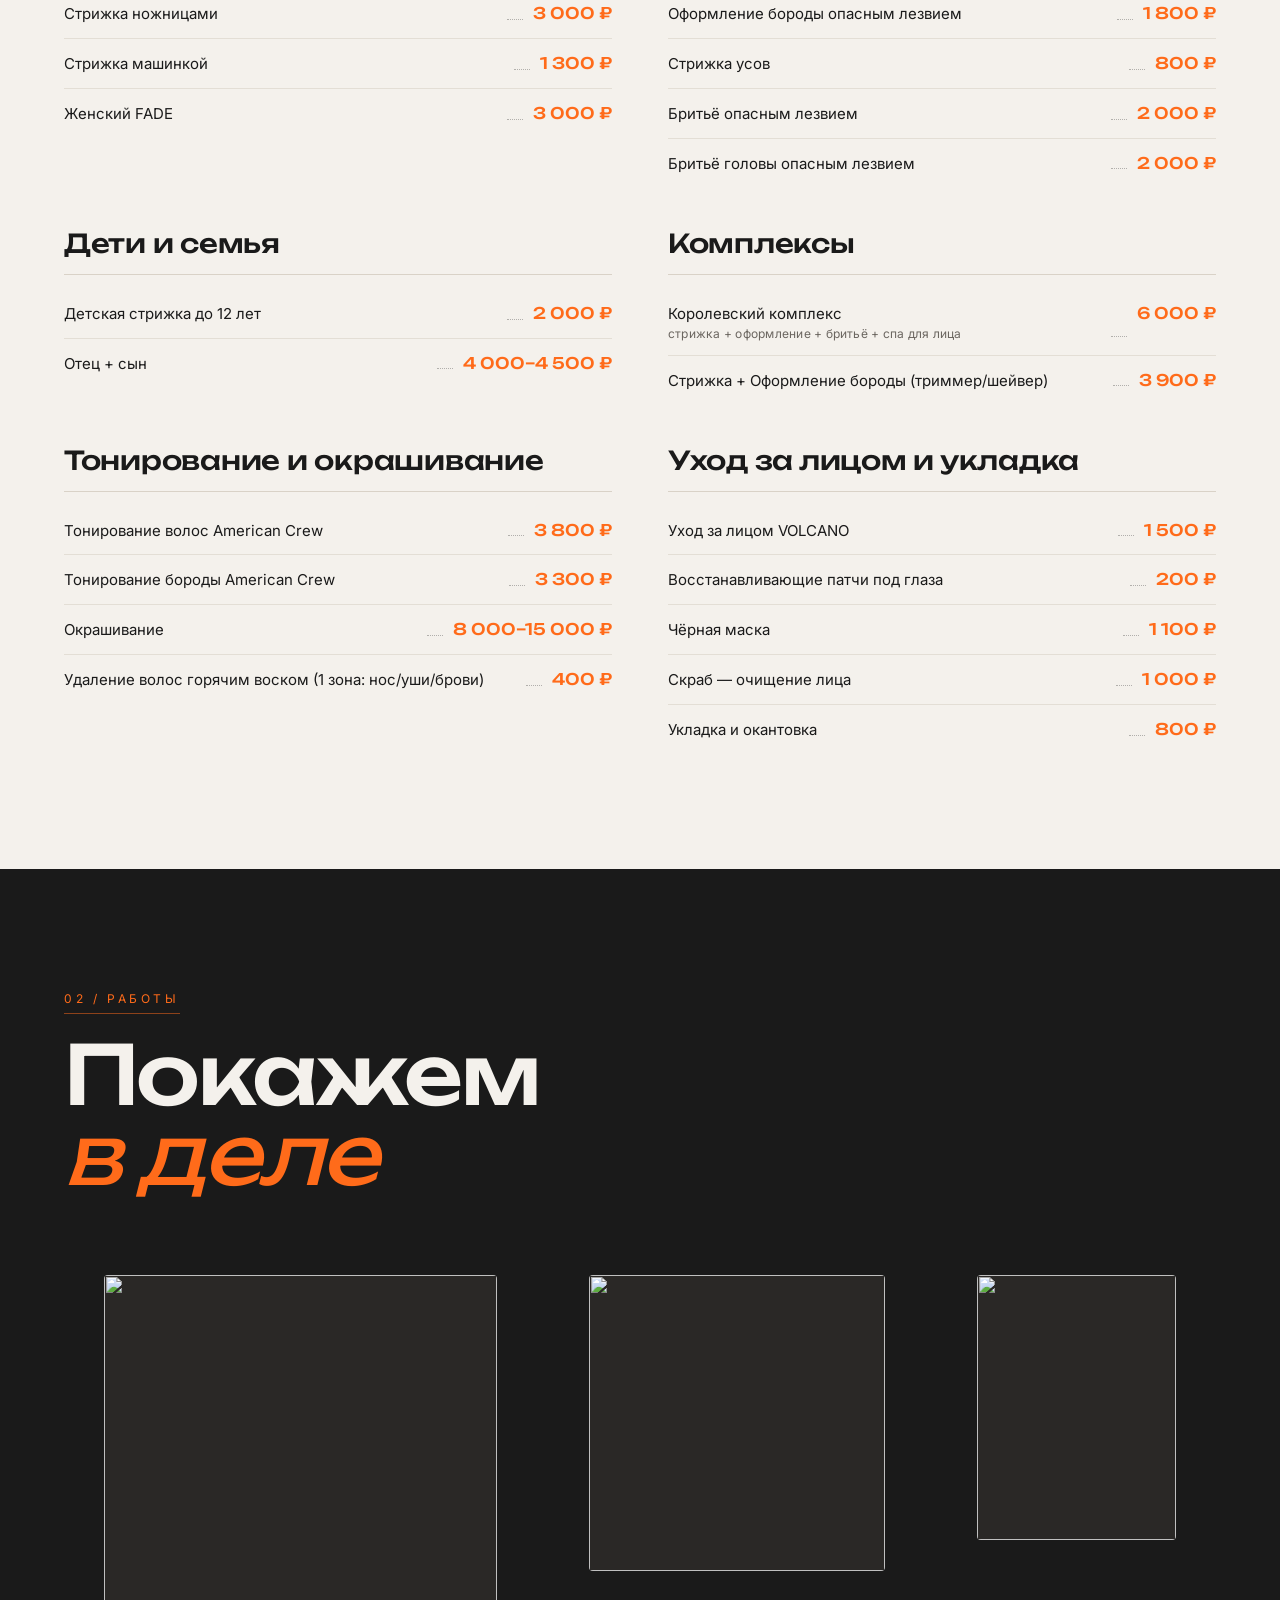
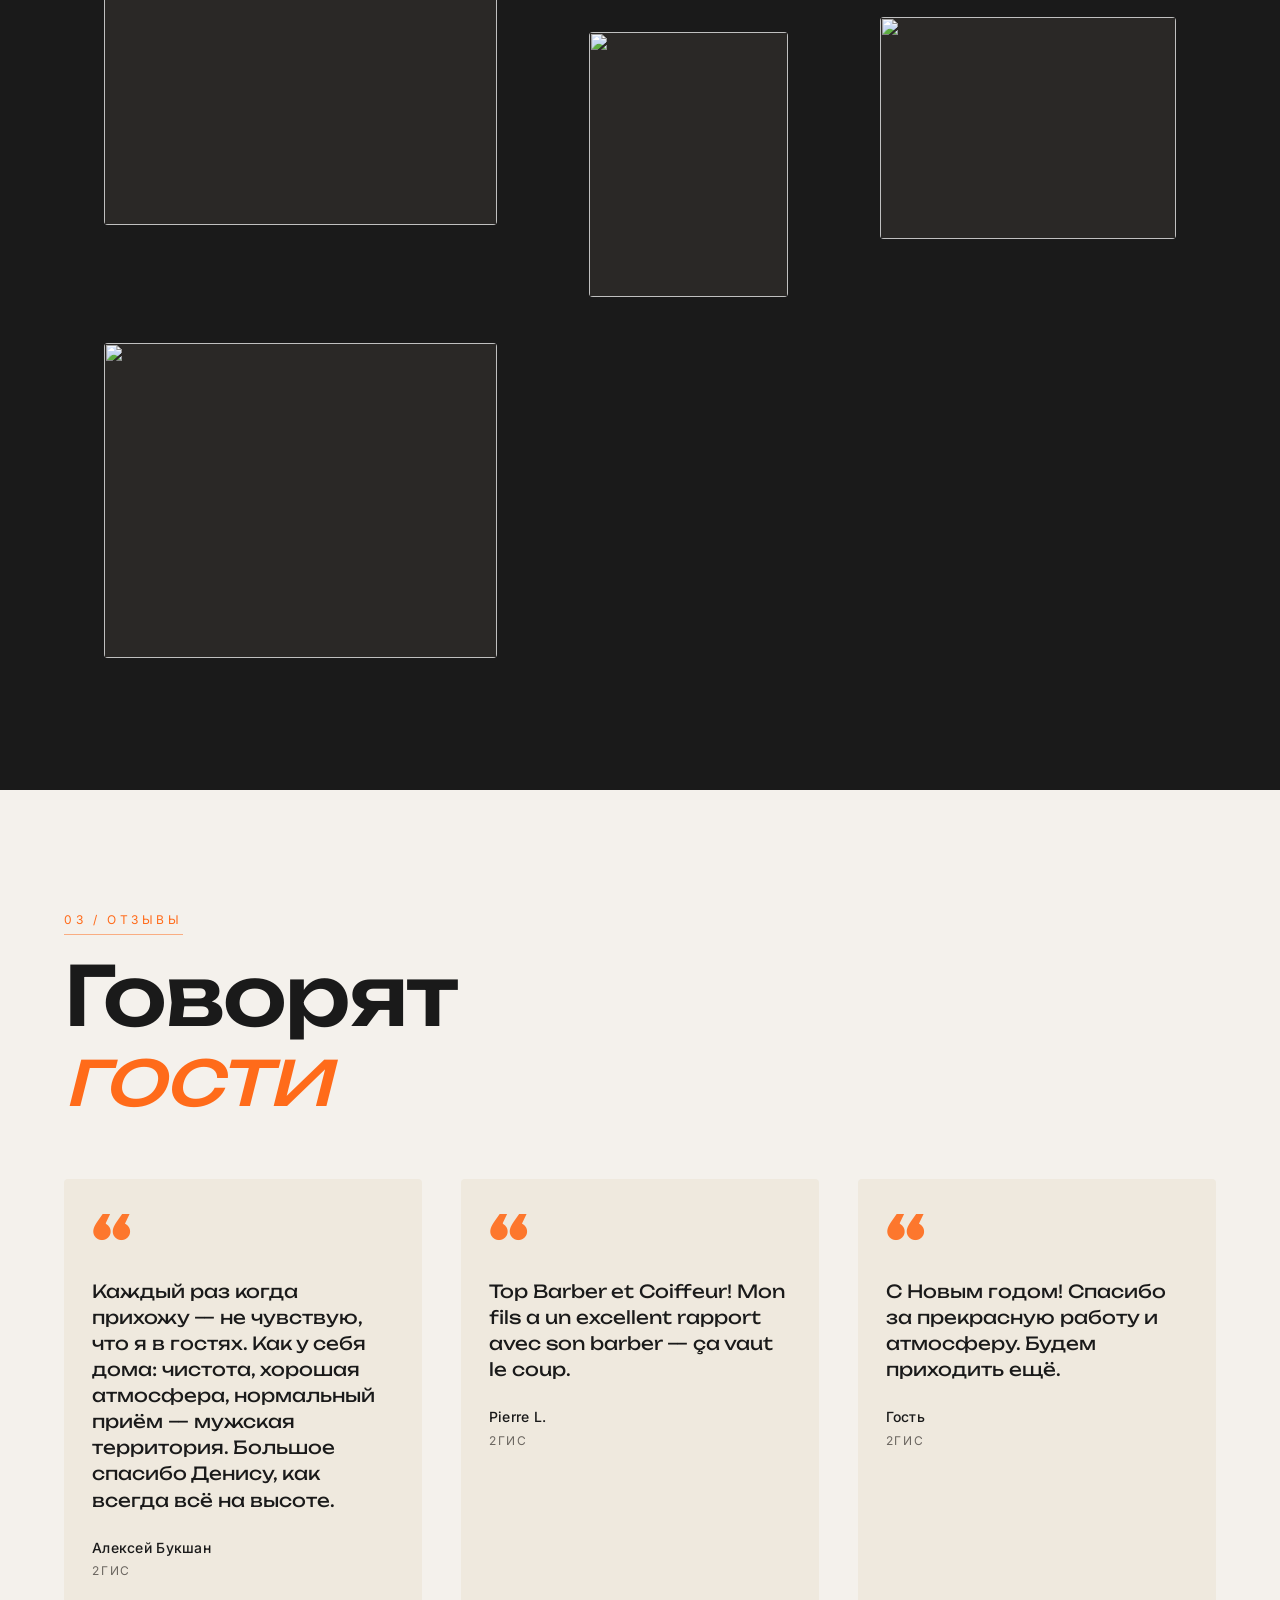
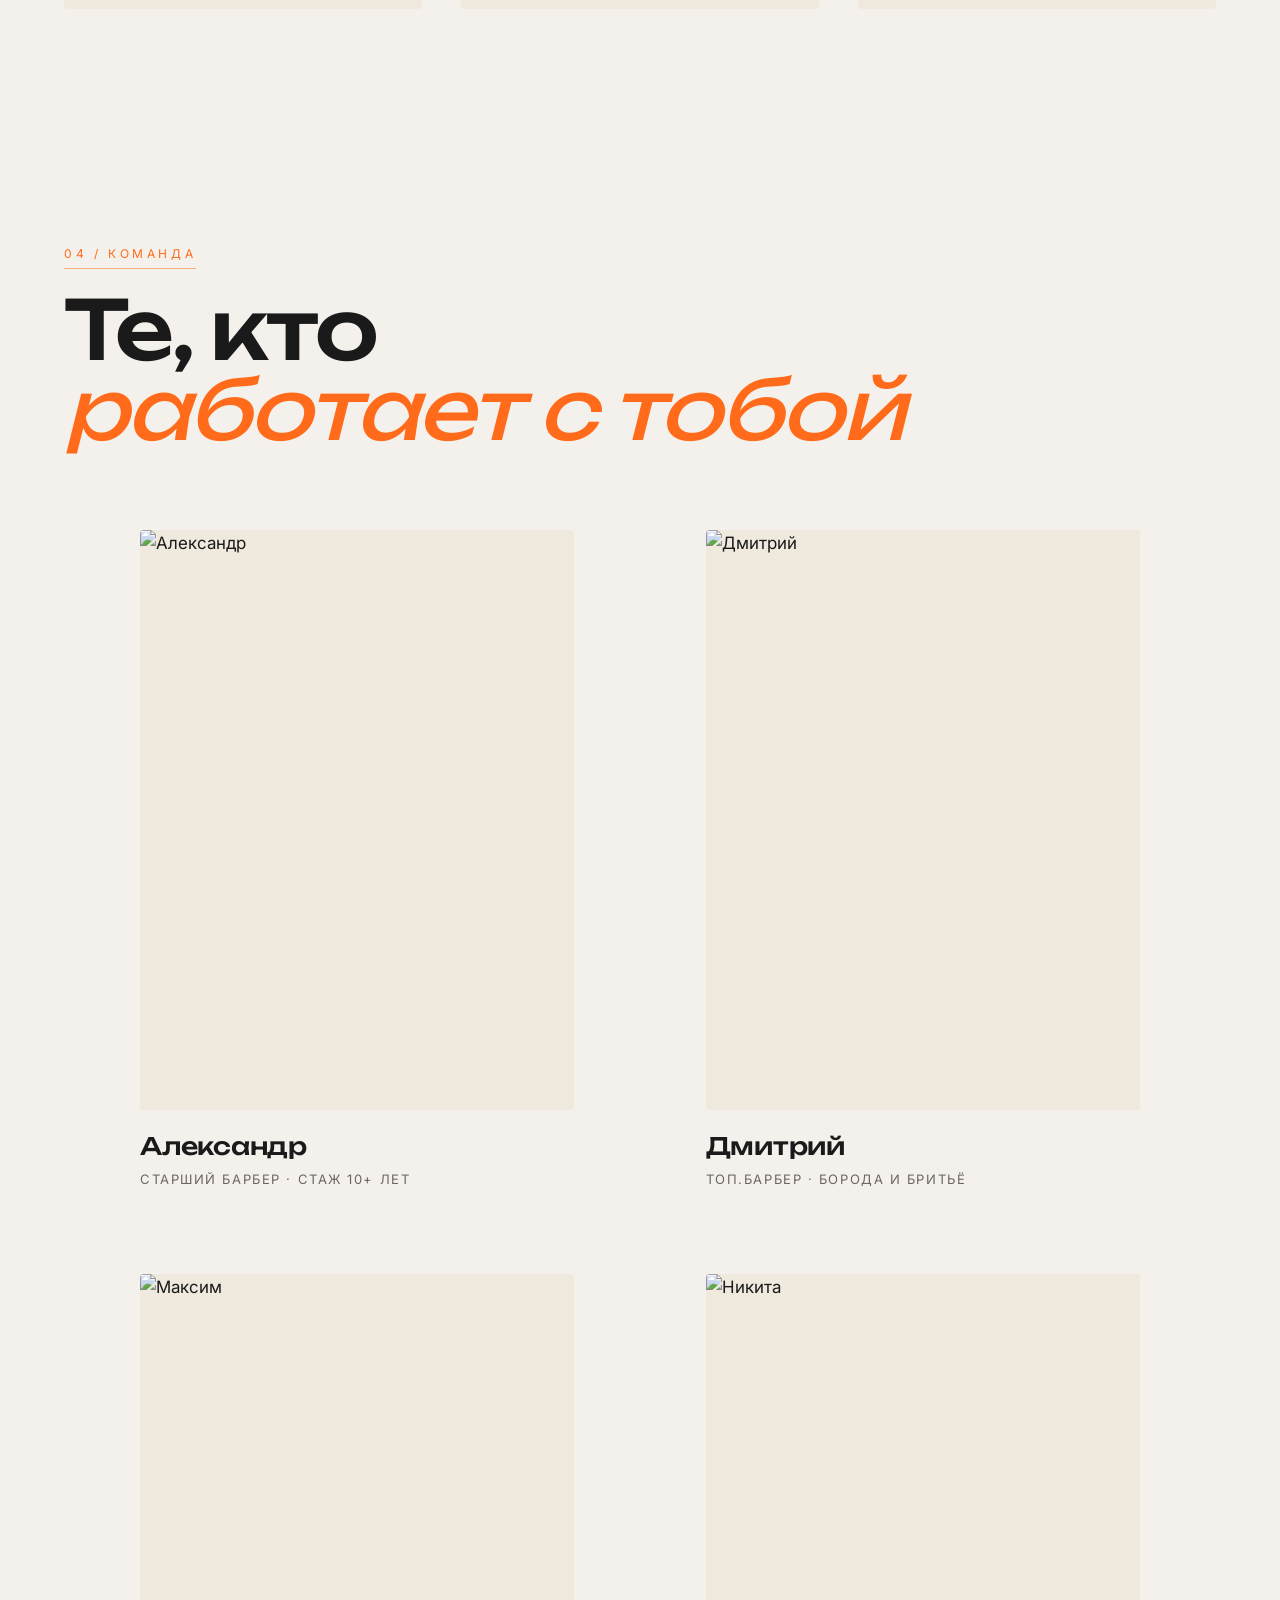
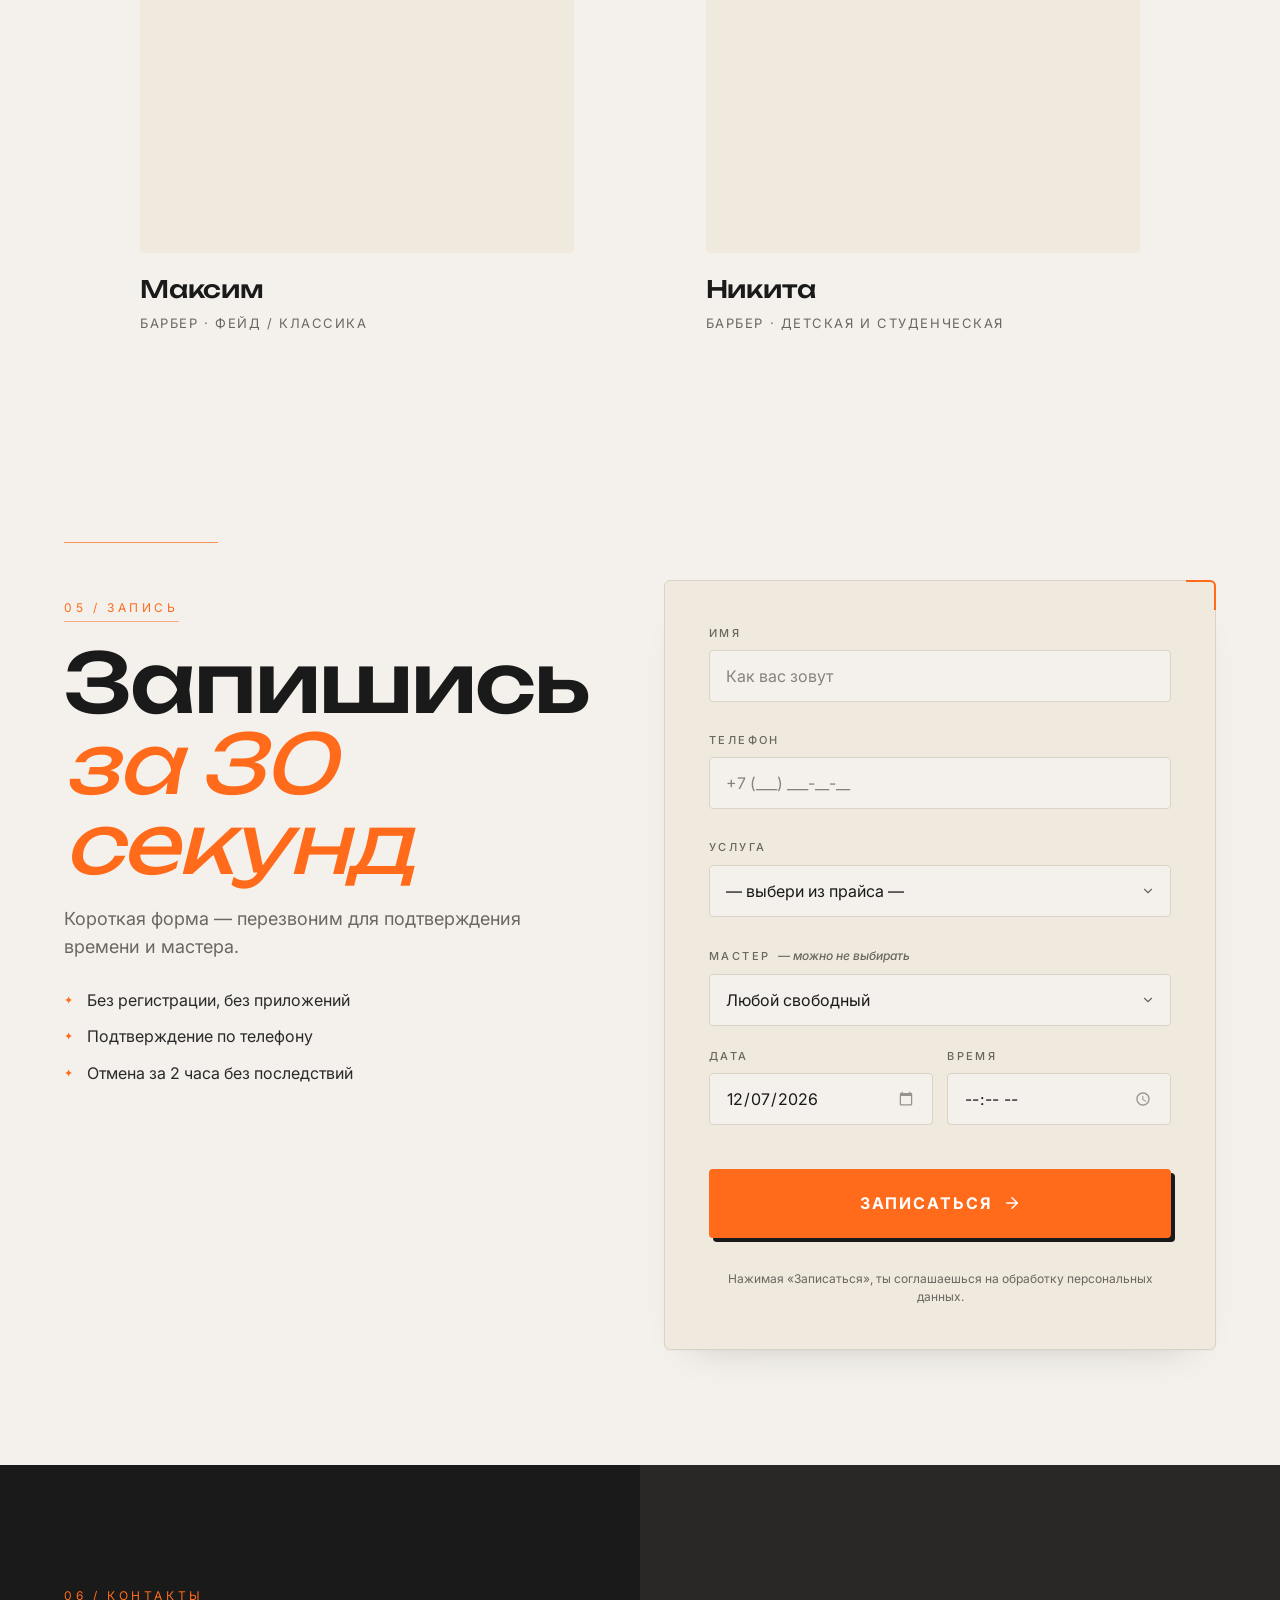
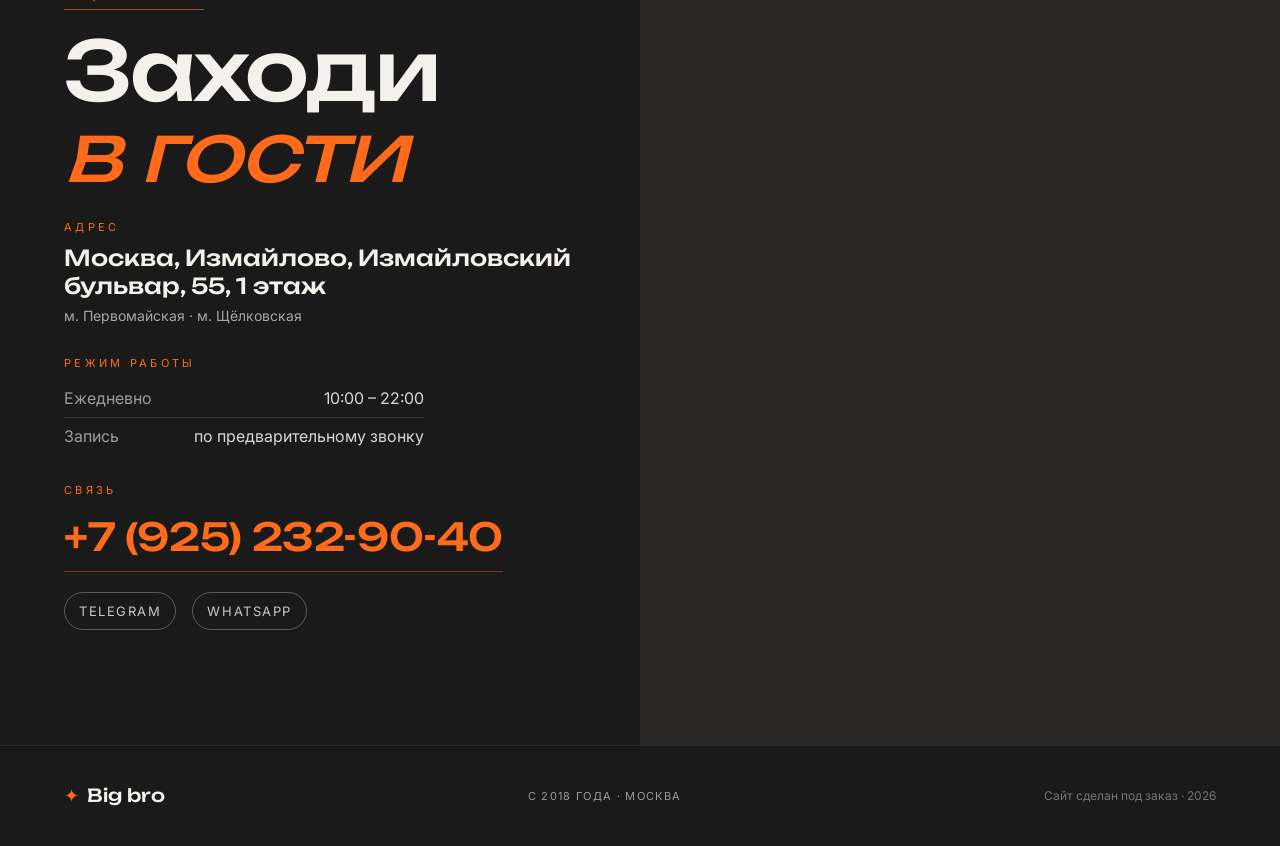
==== commit 2868ece1: "Отзывы: кавычка в потоке без курсива (iOS Safari синтил italic за пределы бокса)" ====
--- a/index.html
+++ b/index.html
@@ -13,7 +13,7 @@
     href="https://fonts.googleapis.com/css2?family=Unbounded:wght@500;700;800;900&family=Inter:wght@400;500;600;700&display=swap"
     rel="stylesheet"
   />
-  <link rel="stylesheet" href="style.css?v=11" />
+  <link rel="stylesheet" href="style.css?v=12" />
 </head>
 <body>
   <!-- Шапка (мини, прилипает к верху) -->
--- a/style.css
+++ b/style.css
@@ -596,19 +596,22 @@
 }
 .review {
   position: relative;
-  padding: 80px 28px 28px;
+  padding: 24px 28px 28px;
   background: var(--paper-soft);
   border-radius: 4px;
+  display: flex;
+  flex-direction: column;
 }
 .review__mark {
   font-family: var(--display);
-  font-style: italic;
-  font-size: 72px;
+  font-style: normal;
+  font-weight: 900;
+  font-size: 64px;
   color: var(--accent);
-  line-height: 1;
-  position: absolute;
-  top: 24px; left: 22px;
-  opacity: .85;
+  line-height: 1.1;
+  display: block;
+  margin: 0 0 4px;
+  opacity: .9;
 }
 .review__text {
   font-family: var(--display);
@@ -616,7 +619,7 @@
   font-weight: 400;
   line-height: 1.45;
   color: var(--ink);
-  margin: 32px 0 24px;
+  margin: 0 0 24px;
   position: relative;
 }
 .review__author {
